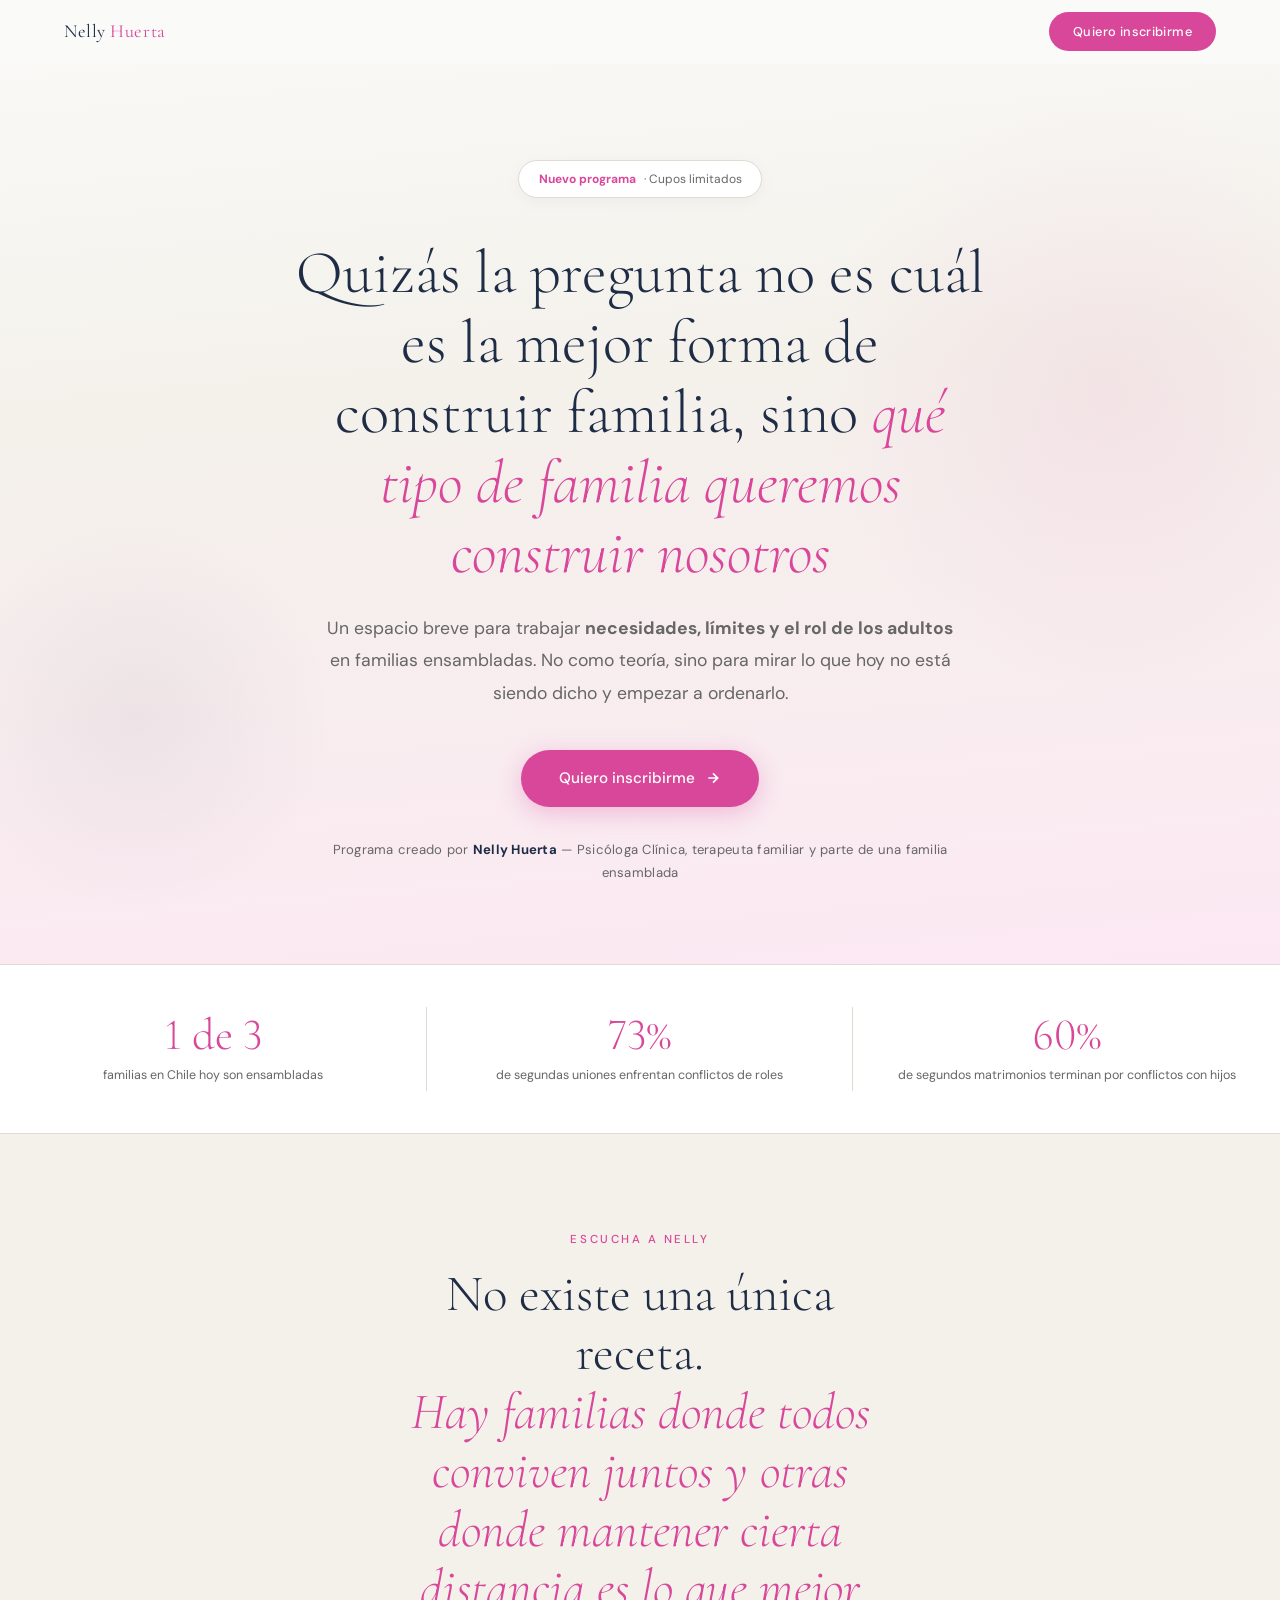
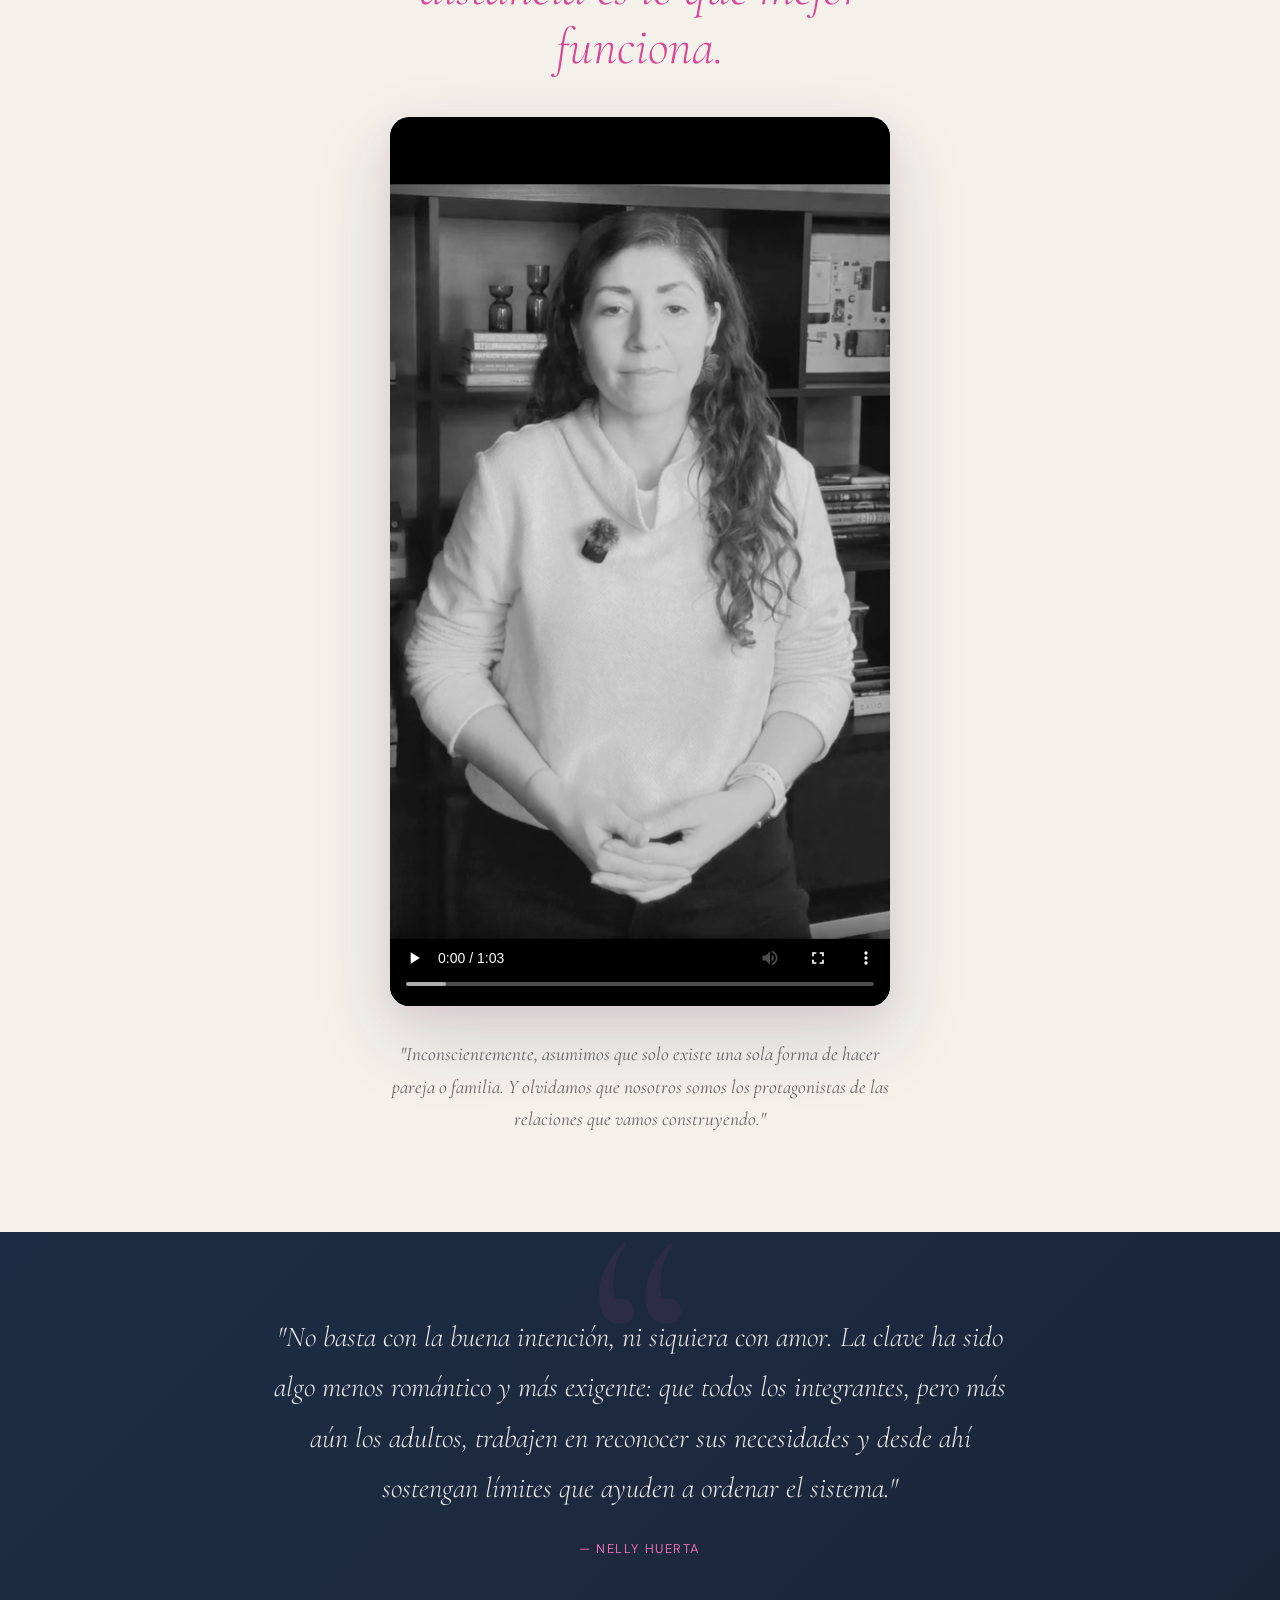
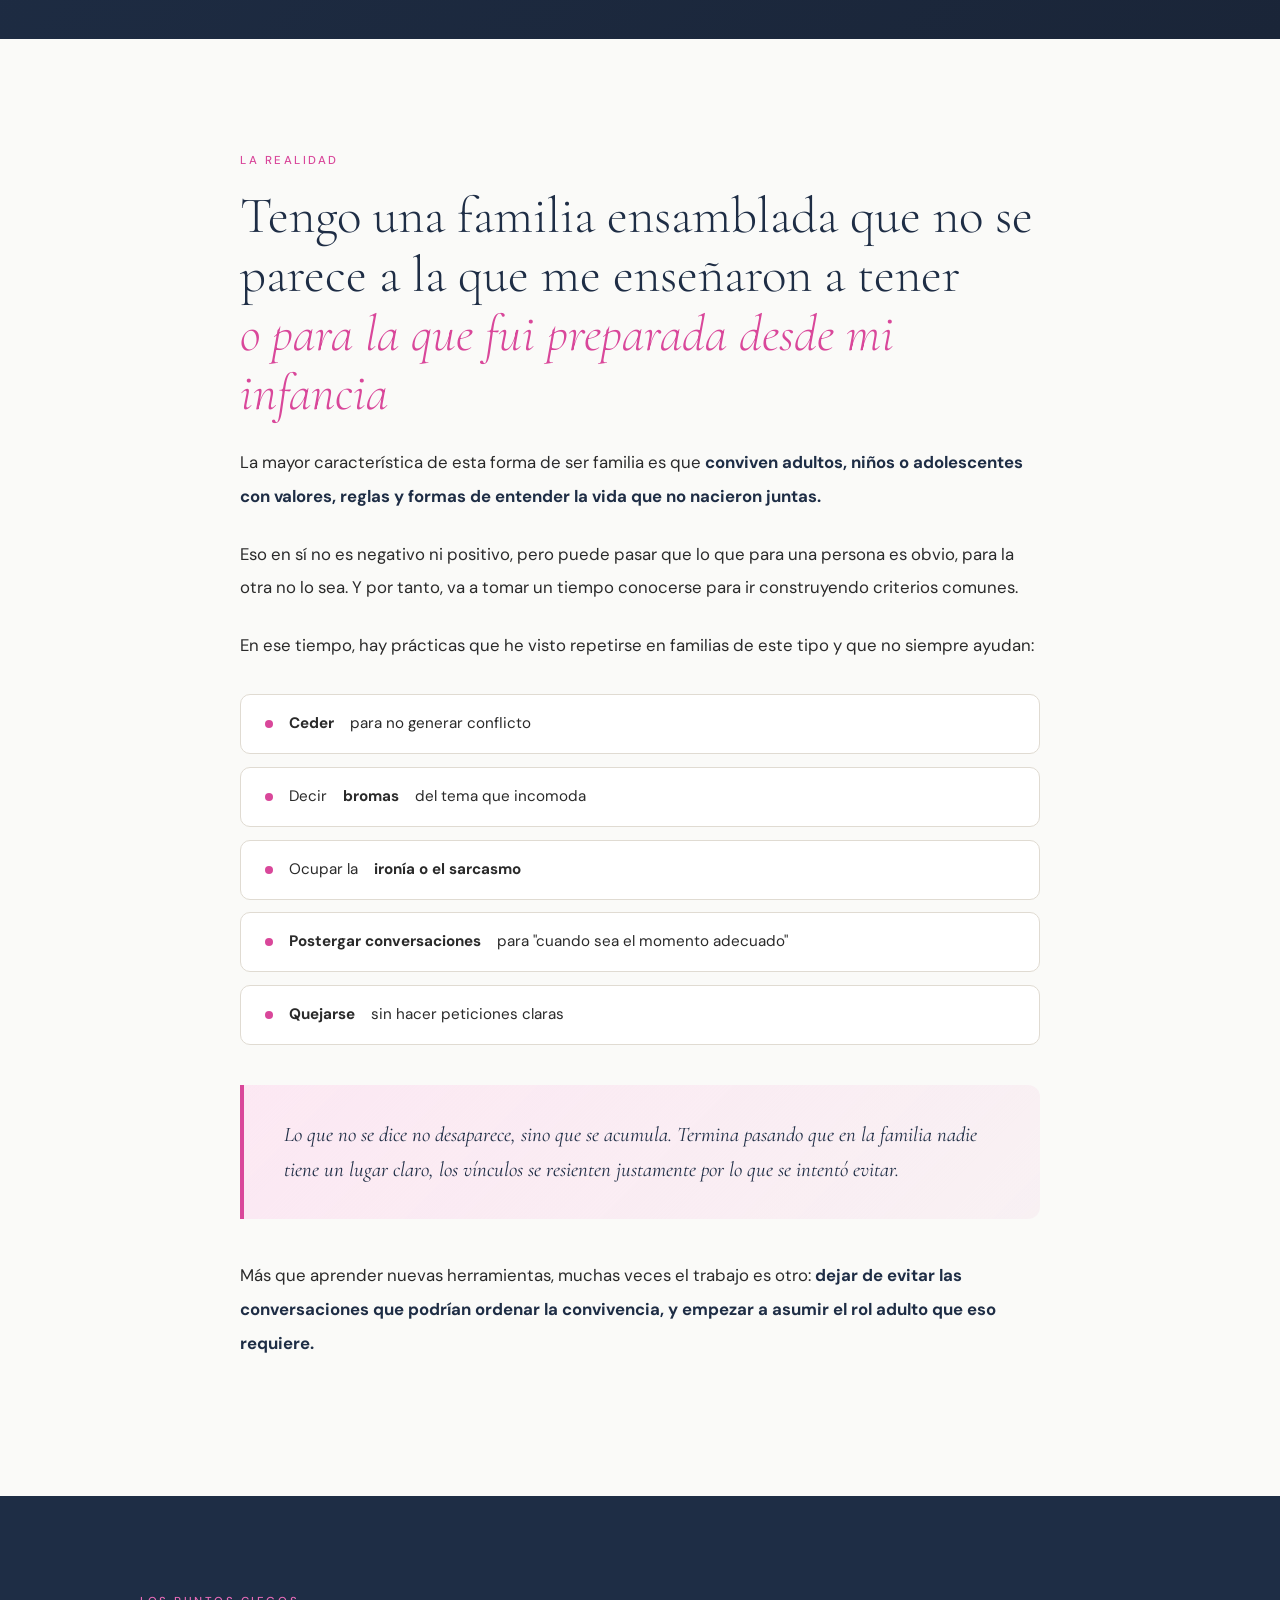
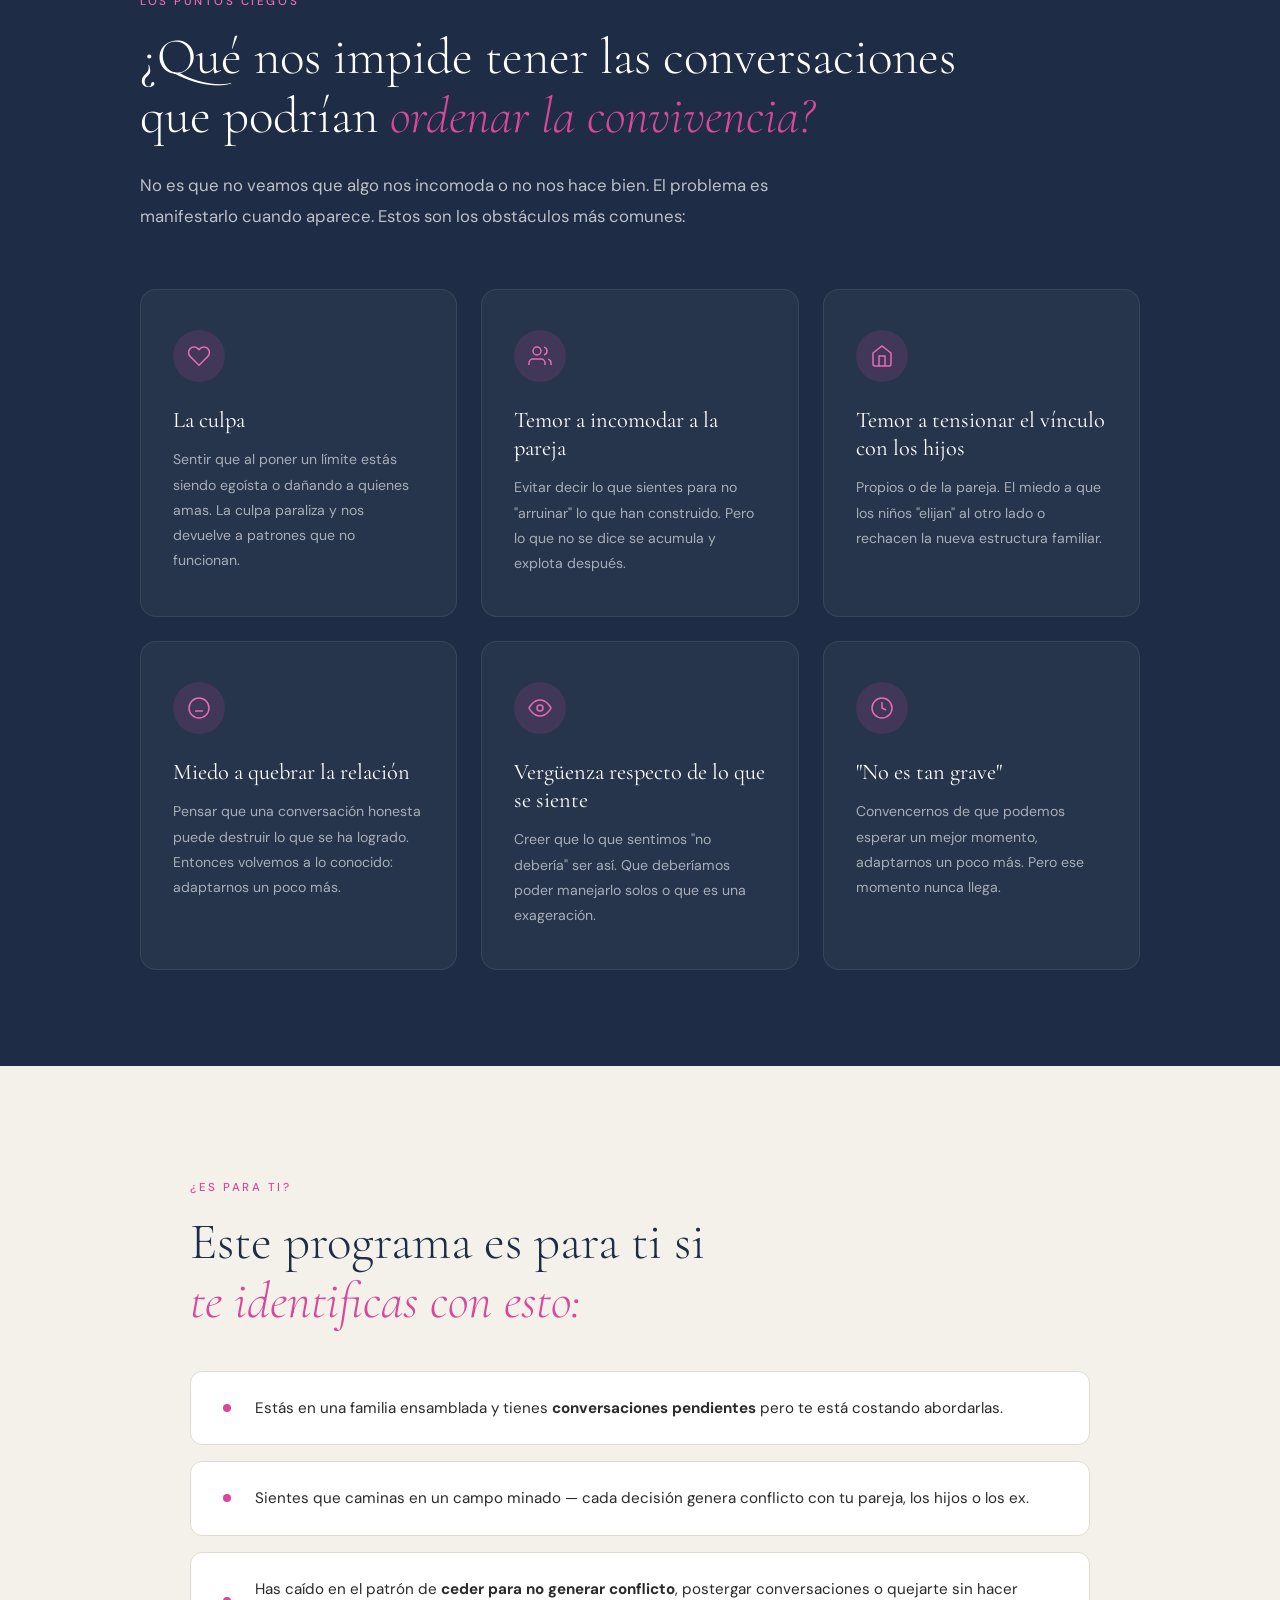
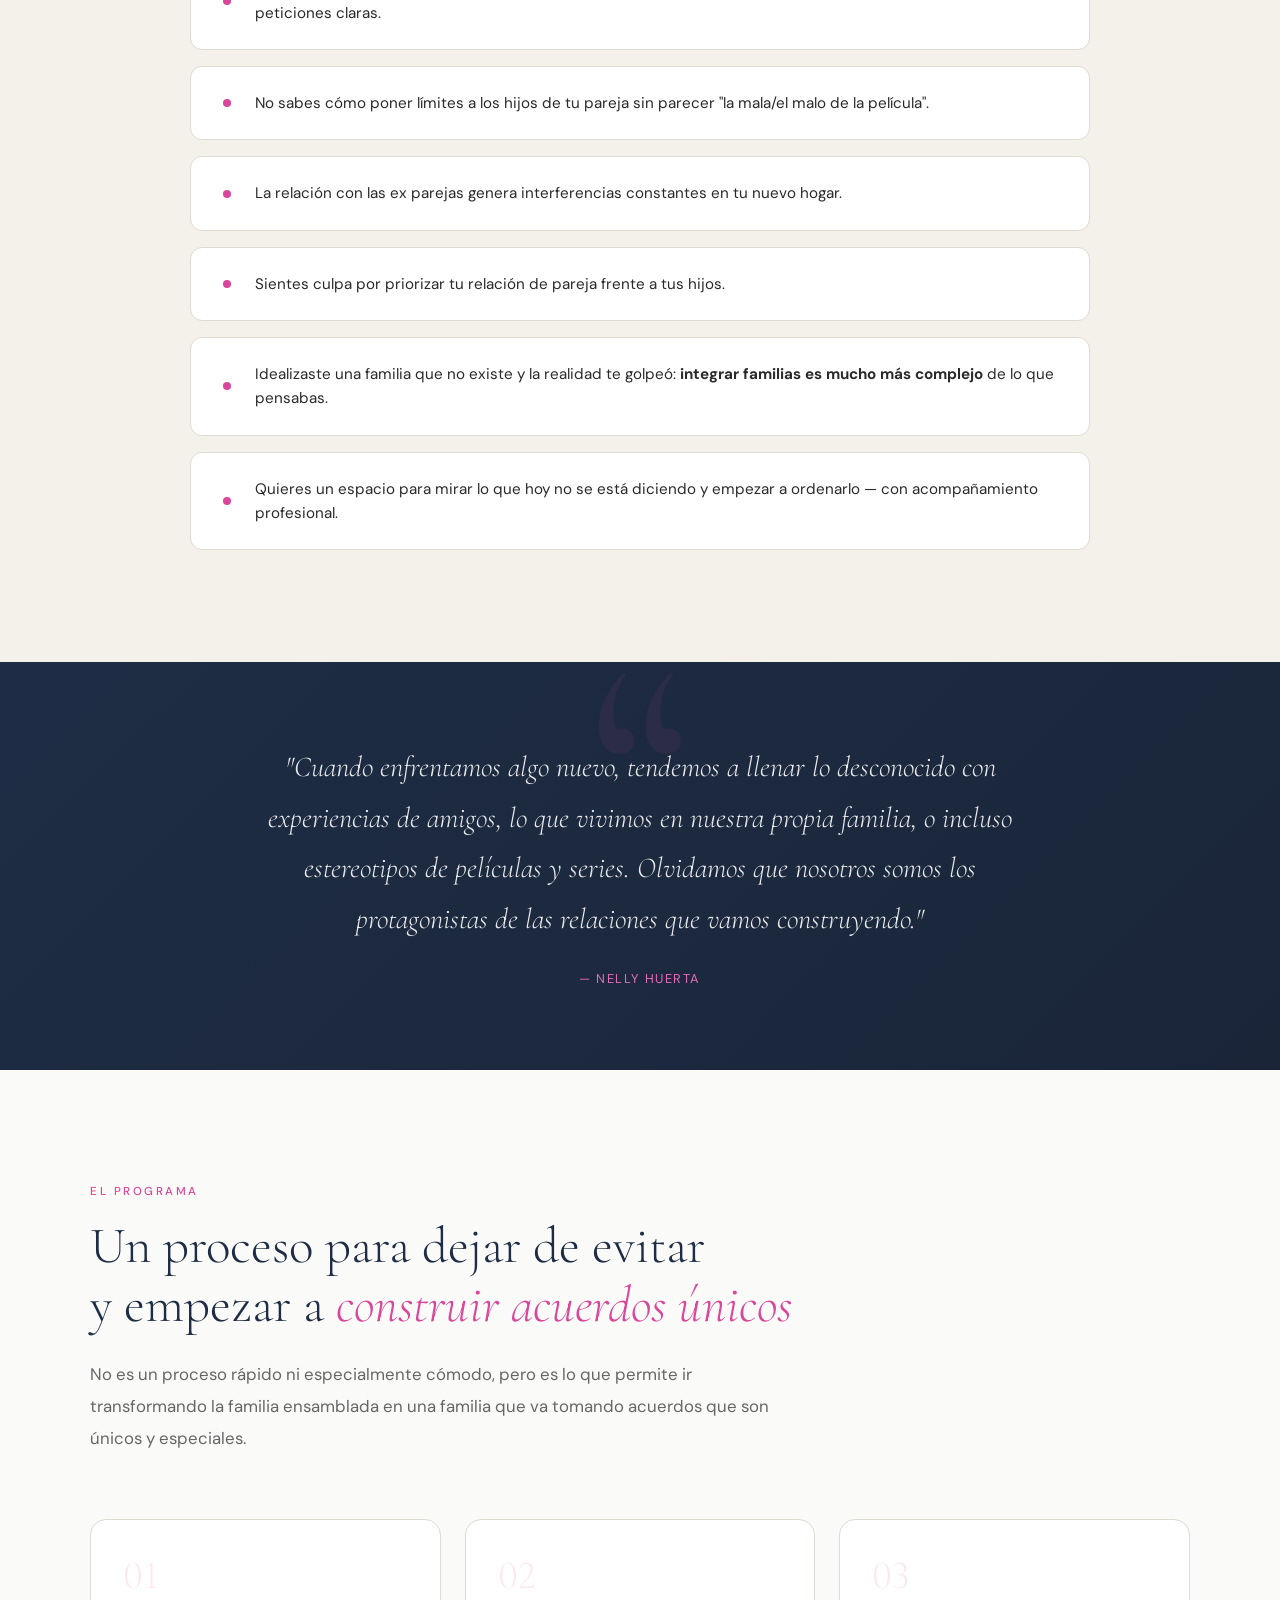
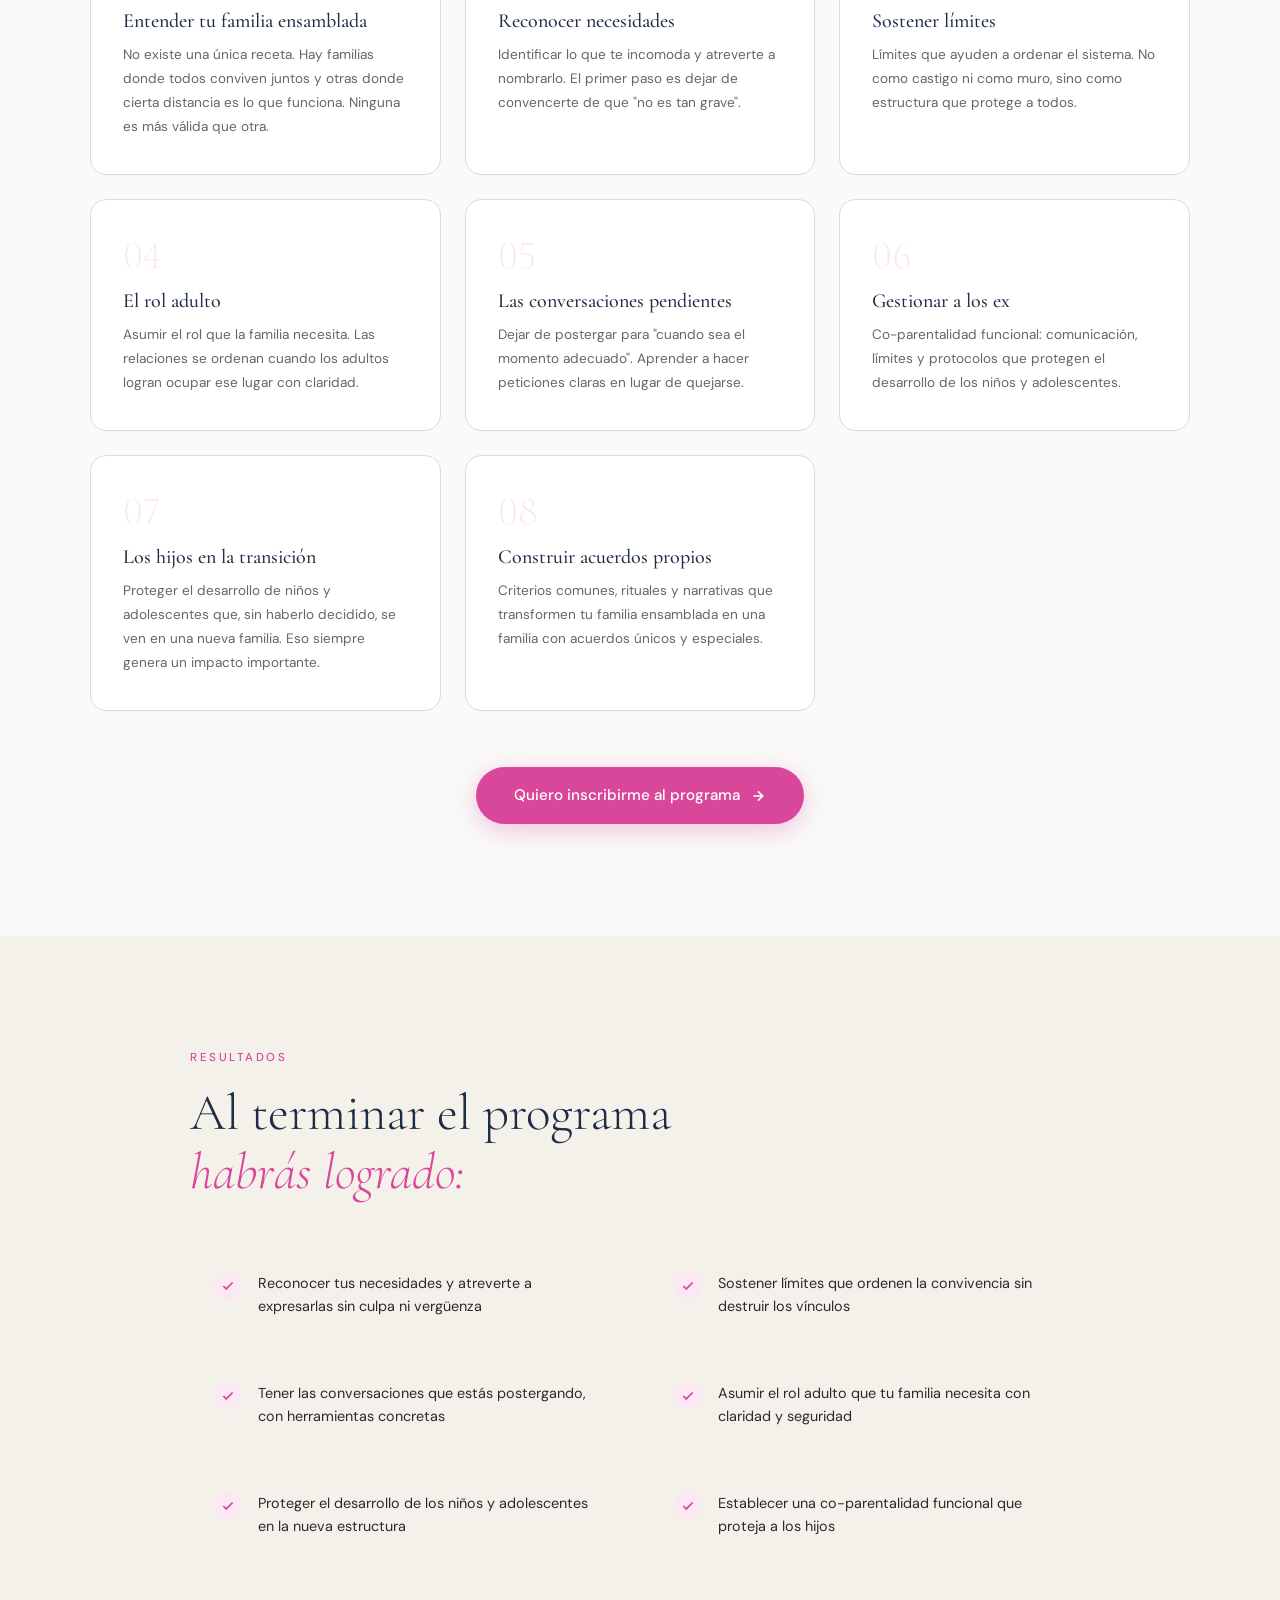
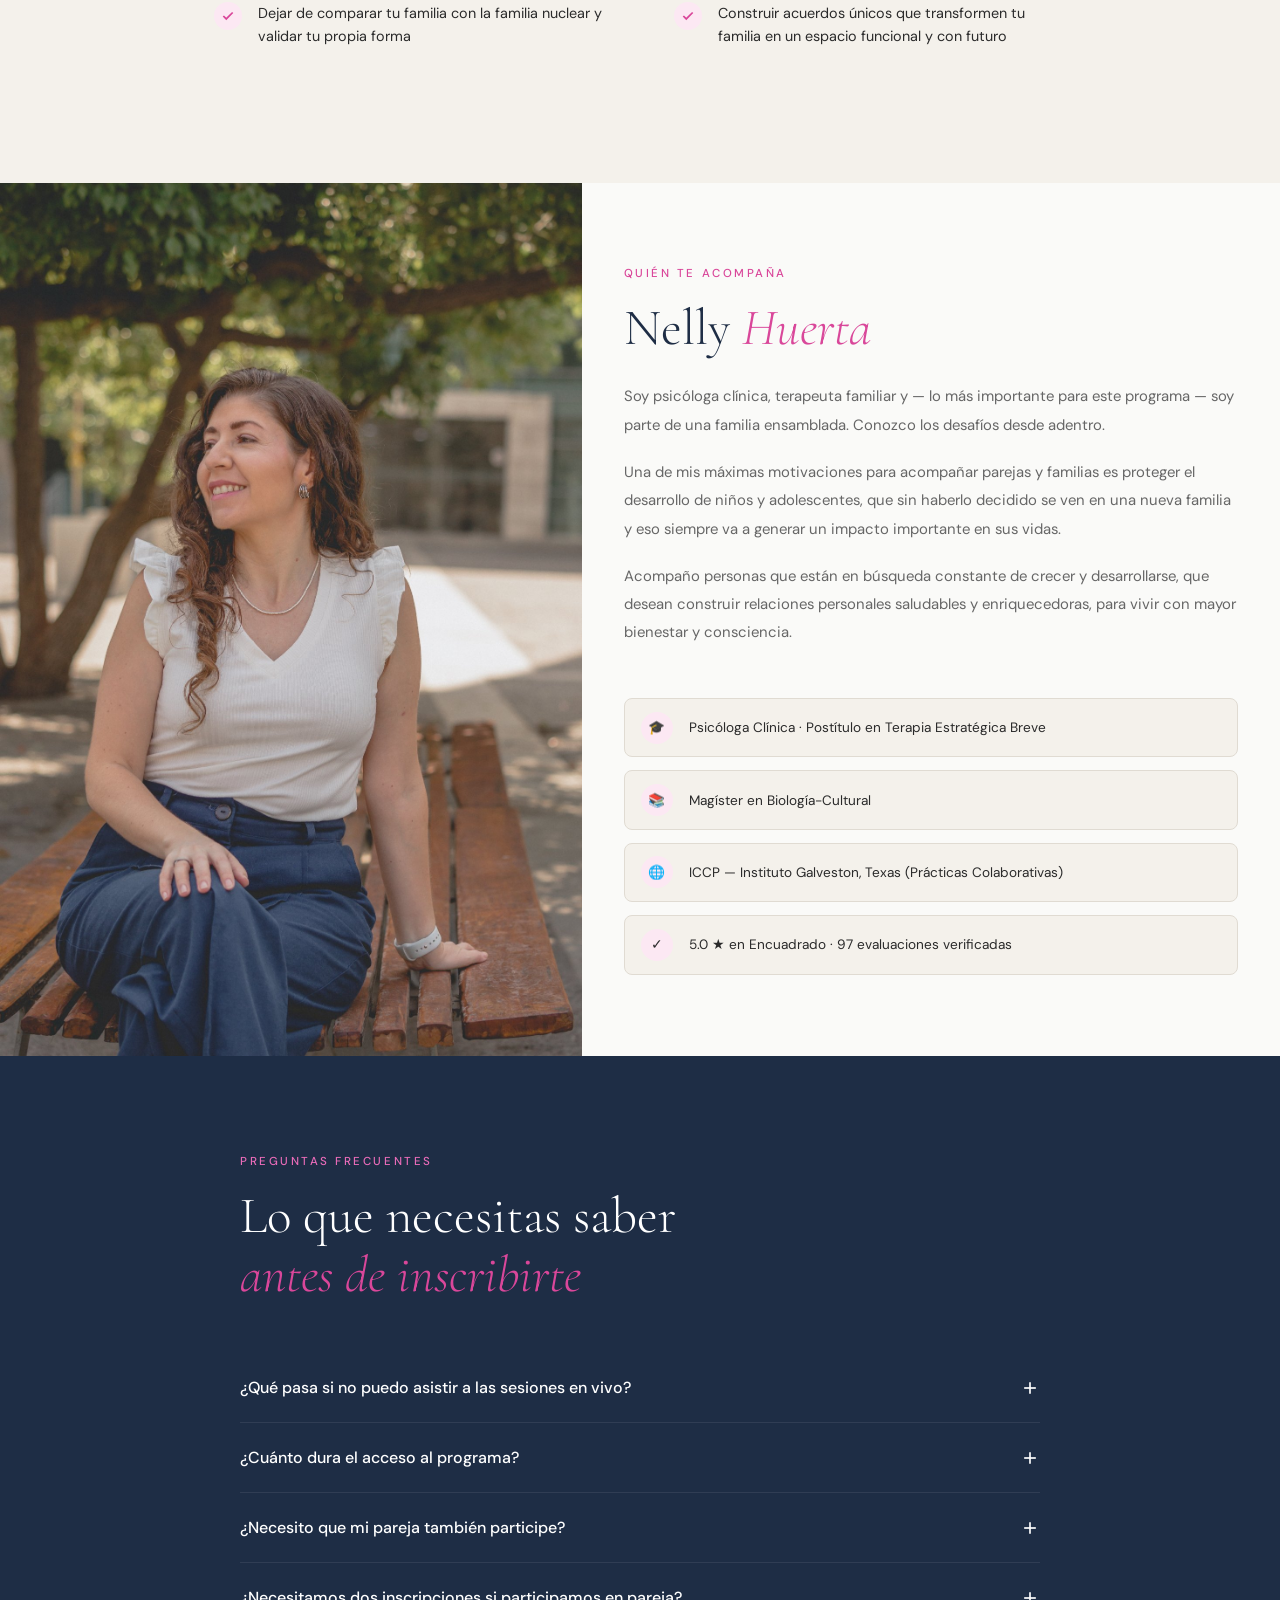
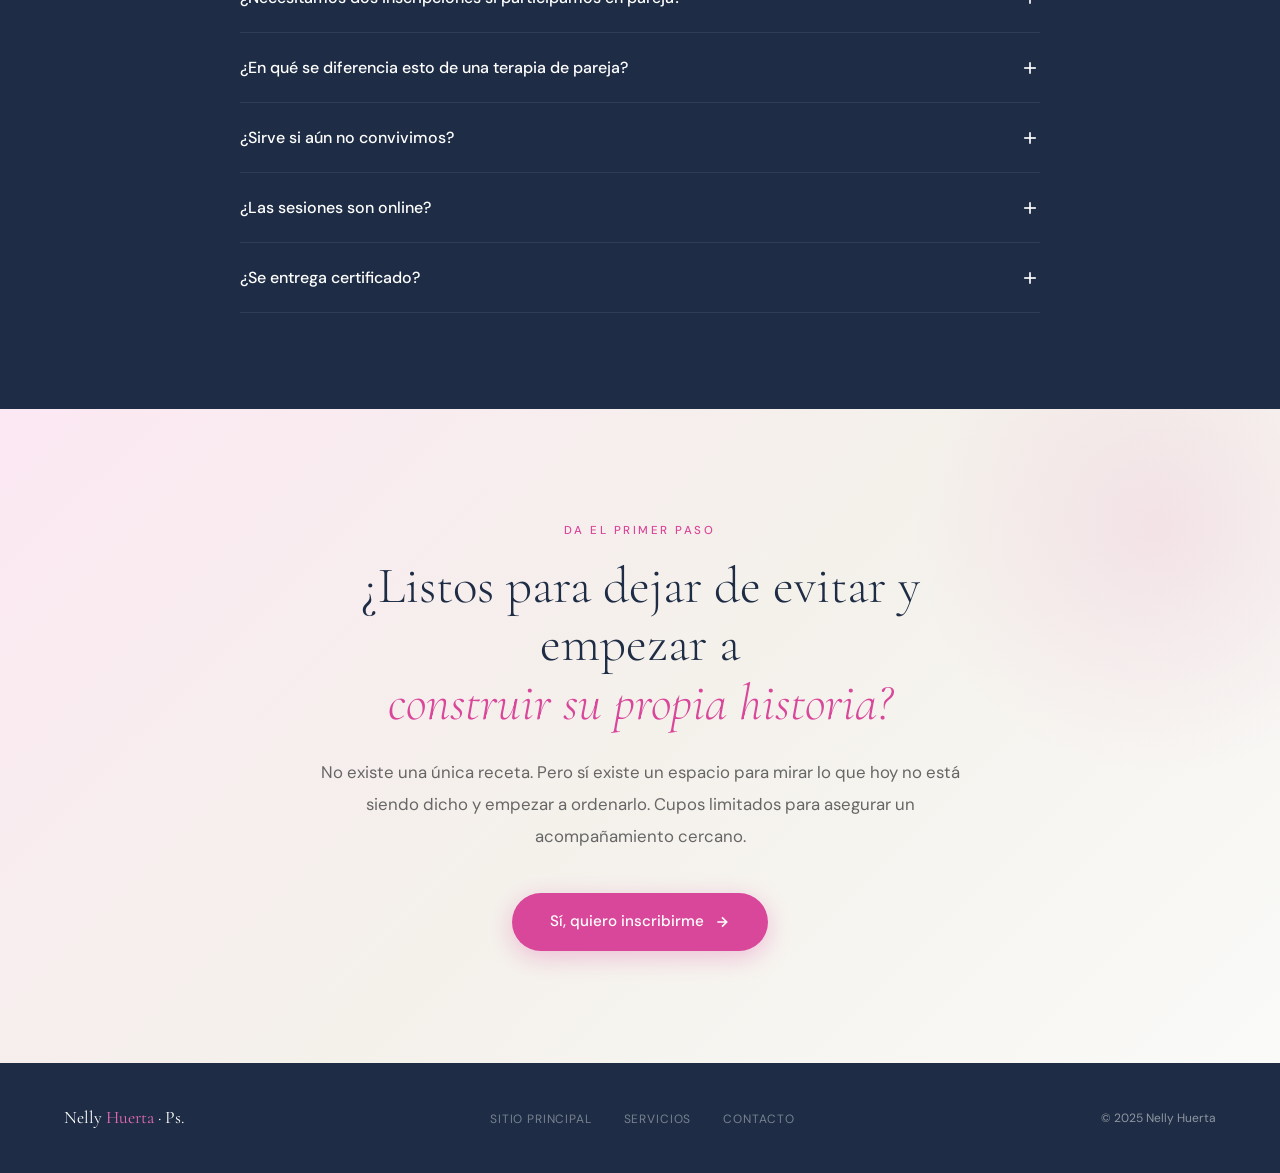
==== blendedfamilies.html @ b892b909 "📦 Respaldo MVP blendedfamilies (antes del rediseño narrativo) Co-Authored-By: Claude Opus 5.5 <norep" ====
<!DOCTYPE html>
<html lang="es">
<head>
  <meta charset="UTF-8">
  <meta name="viewport" content="width=device-width, initial-scale=1.0">
  <title>Familias Ensambladas — Programa de Nelly Huerta</title>
  <meta name="description" content="Un espacio para trabajar necesidades, límites y el rol de los adultos en familias ensambladas. No como teoría, sino para mirar lo que hoy no está siendo dicho y empezar a ordenarlo.">
  <meta name="keywords" content="familias ensambladas, madrastra, padrastro, co-parentalidad, terapia familiar, Nelly Huerta, programa familias, segundas nupcias">

  <!-- Favicon -->
  <link rel="icon" sizes="192x192" href="https://static.wixstatic.com/media/7f3243_43928709c72d4750ae893903965c1ee2~mv2.png/v1/fill/w_192,h_192,lg_1,usm_0.66_1.00_0.01/7f3243_43928709c72d4750ae893903965c1ee2~mv2.png" type="image/png">
  <link rel="shortcut icon" href="https://static.wixstatic.com/media/7f3243_43928709c72d4750ae893903965c1ee2~mv2.png/v1/fill/w_32,h_32,lg_1,usm_0.66_1.00_0.01/7f3243_43928709c72d4750ae893903965c1ee2~mv2.png" type="image/png">

  <!-- Open Graph -->
  <meta property="og:title" content="Familias Ensambladas — Programa de Nelly Huerta">
  <meta property="og:description" content="Un espacio para trabajar necesidades, límites y el rol de los adultos en familias ensambladas.">
  <meta property="og:type" content="website">

  <!-- Fuentes -->
  <link rel="preconnect" href="https://fonts.googleapis.com">
  <link rel="preconnect" href="https://fonts.gstatic.com" crossorigin>
  <link href="https://fonts.googleapis.com/css2?family=Cormorant+Garamond:ital,wght@0,300;0,400;0,500;0,600;1,300;1,400&family=DM+Sans:ital,opsz,wght@0,9..40,300;0,9..40,400;0,9..40,500;0,9..40,600;1,9..40,300;1,9..40,400&display=swap" rel="stylesheet">

  <style>
    /* === VARIABLES === */
    :root {
      --navy: #1e2d45;
      --navy-light: #2e4060;
      --fucsia: #d9479a;
      --fucsia-hover: #c23589;
      --fucsia-light: #e86bb8;
      --fucsia-pale: #fce8f3;
      --blanco: #fafaf8;
      --crema: #f4f1eb;
      --texto: #2a2a2a;
      --texto-suave: #666;
      --borde: #e0dbd2;
      --sombra: rgba(0,0,0,0.08);
    }

    /* === RESET === */
    *, *::before, *::after { box-sizing: border-box; margin: 0; padding: 0; }
    html { scroll-behavior: smooth; }
    body {
      font-family: 'DM Sans', sans-serif;
      background: var(--blanco);
      color: var(--texto);
      font-size: 16px;
      line-height: 1.7;
      overflow-x: hidden;
    }
    img { display: block; max-width: 100%; }
    a { color: inherit; }

    /* === TIPOGRAFIA === */
    .eyebrow {
      font-size: 0.72rem;
      letter-spacing: 0.22em;
      text-transform: uppercase;
      color: var(--fucsia);
      font-weight: 500;
      margin-bottom: 1rem;
      display: block;
    }
    .section-title {
      font-family: 'Cormorant Garamond', serif;
      font-size: clamp(2rem, 4vw, 3.2rem);
      font-weight: 300;
      color: var(--navy);
      line-height: 1.15;
      margin-bottom: 1.5rem;
    }
    .section-title em { font-style: italic; color: var(--fucsia); }

    /* === BOTONES === */
    .btn-primary {
      display: inline-flex;
      align-items: center;
      gap: 0.6rem;
      background: var(--fucsia);
      color: white;
      text-decoration: none;
      padding: 1rem 2.4rem;
      border-radius: 100px;
      font-size: 0.95rem;
      font-weight: 500;
      transition: background 0.25s, transform 0.2s, box-shadow 0.2s;
      box-shadow: 0 6px 24px rgba(217,71,154,0.3);
      border: none;
      cursor: pointer;
    }
    .btn-primary:hover {
      background: var(--navy);
      transform: translateY(-3px);
      box-shadow: 0 12px 36px rgba(30,45,69,0.25);
    }
    .btn-secondary {
      display: inline-flex;
      align-items: center;
      gap: 0.4rem;
      color: var(--navy);
      text-decoration: none;
      font-size: 0.9rem;
      font-weight: 500;
      border-bottom: 1.5px solid var(--navy);
      padding-bottom: 2px;
      transition: color 0.2s, border-color 0.2s;
    }
    .btn-secondary:hover { color: var(--fucsia); border-color: var(--fucsia); }

    /* === NAV === */
    .lp-nav {
      position: fixed;
      top: 0; left: 0; right: 0;
      z-index: 100;
      height: 64px;
      display: flex;
      align-items: center;
      justify-content: space-between;
      padding: 0 5%;
      background: rgba(250,250,248,0.95);
      backdrop-filter: blur(16px);
      border-bottom: 1px solid transparent;
      transition: border-color 0.3s, box-shadow 0.3s;
    }
    .lp-nav.scrolled {
      border-color: var(--borde);
      box-shadow: 0 2px 20px var(--sombra);
    }
    .lp-nav-logo {
      font-family: 'Cormorant Garamond', serif;
      font-size: 1.15rem;
      font-weight: 400;
      color: var(--navy);
      text-decoration: none;
      letter-spacing: 0.03em;
    }
    .lp-nav-logo span { color: var(--fucsia); }
    .lp-nav-cta {
      background: var(--fucsia);
      color: white;
      text-decoration: none;
      padding: 0.55rem 1.5rem;
      border-radius: 100px;
      font-size: 0.8rem;
      font-weight: 500;
      letter-spacing: 0.03em;
      transition: background 0.2s, transform 0.15s;
    }
    .lp-nav-cta:hover { background: var(--navy); transform: translateY(-1px); }

    /* === HERO === */
    .lp-hero {
      min-height: 100vh;
      padding-top: 64px;
      display: flex;
      align-items: center;
      justify-content: center;
      text-align: center;
      background: linear-gradient(175deg, var(--blanco) 0%, var(--crema) 40%, var(--fucsia-pale) 100%);
      position: relative;
      overflow: hidden;
    }
    .lp-hero::before {
      content: '';
      position: absolute;
      width: 600px; height: 600px;
      border-radius: 50%;
      background: radial-gradient(circle, rgba(217,71,154,0.08) 0%, transparent 70%);
      top: 10%; right: -10%;
      animation: hero-pulse 6s ease-in-out infinite;
    }
    .lp-hero::after {
      content: '';
      position: absolute;
      width: 400px; height: 400px;
      border-radius: 50%;
      background: radial-gradient(circle, rgba(30,45,69,0.05) 0%, transparent 70%);
      bottom: 5%; left: -5%;
      animation: hero-pulse 8s ease-in-out infinite reverse;
    }
    @keyframes hero-pulse {
      0%, 100% { transform: scale(1); opacity: 0.6; }
      50% { transform: scale(1.15); opacity: 1; }
    }
    .lp-hero-inner {
      max-width: 820px;
      padding: 6rem 5% 5rem;
      position: relative;
      z-index: 2;
    }
    .lp-hero-badge {
      display: inline-flex;
      align-items: center;
      gap: 0.5rem;
      background: white;
      border: 1px solid var(--borde);
      border-radius: 100px;
      padding: 0.5rem 1.2rem;
      font-size: 0.75rem;
      color: var(--texto-suave);
      margin-bottom: 2.5rem;
      box-shadow: 0 4px 16px rgba(0,0,0,0.04);
    }
    .lp-hero-badge strong { color: var(--fucsia); }
    .lp-hero h1 {
      font-family: 'Cormorant Garamond', serif;
      font-size: clamp(2.2rem, 5vw, 3.8rem);
      font-weight: 300;
      color: var(--navy);
      line-height: 1.15;
      margin-bottom: 1.5rem;
    }
    .lp-hero h1 em { font-style: italic; color: var(--fucsia); }
    .lp-hero-sub {
      font-size: 1.1rem;
      color: var(--texto-suave);
      line-height: 1.85;
      max-width: 640px;
      margin: 0 auto 2.5rem;
    }
    .lp-hero-claim {
      font-size: 0.82rem;
      color: var(--texto-suave);
      margin-top: 2rem;
      letter-spacing: 0.02em;
    }
    .lp-hero-claim strong { color: var(--navy); }

    /* === VIDEO SECTION === */
    .lp-video {
      padding: 6rem 5%;
      background: var(--crema);
      position: relative;
    }
    .lp-video-inner {
      max-width: 500px;
      margin: 0 auto;
      text-align: center;
    }
    .lp-video-wrapper {
      position: relative;
      border-radius: 20px;
      overflow: hidden;
      box-shadow: 0 30px 80px rgba(30,45,69,0.15), 0 10px 30px rgba(217,71,154,0.1);
      margin-top: 2.5rem;
      transition: transform 0.4s ease, box-shadow 0.4s ease;
      background: var(--navy);
    }
    .lp-video-wrapper:hover {
      transform: translateY(-4px) scale(1.005);
      box-shadow: 0 40px 100px rgba(30,45,69,0.2), 0 15px 40px rgba(217,71,154,0.15);
    }
    .lp-video-wrapper video {
      width: 100%;
      display: block;
      object-fit: contain;
    }
    .lp-video-caption {
      margin-top: 2rem;
      font-family: 'Cormorant Garamond', serif;
      font-size: 1.2rem;
      font-style: italic;
      color: var(--texto-suave);
      line-height: 1.7;
      max-width: 600px;
      margin-left: auto;
      margin-right: auto;
    }

    /* === QUOTE INTERSTITIAL === */
    .lp-quote {
      background: linear-gradient(135deg, var(--navy) 0%, #1a2538 100%);
      padding: 5rem 5%;
      text-align: center;
      position: relative;
      overflow: hidden;
    }
    .lp-quote::before {
      content: '\201C';
      font-family: 'Cormorant Garamond', serif;
      font-size: 20rem;
      color: rgba(217,71,154,0.08);
      position: absolute;
      top: -3rem; left: 50%;
      transform: translateX(-50%);
      line-height: 1;
      pointer-events: none;
    }
    .lp-quote blockquote {
      font-family: 'Cormorant Garamond', serif;
      font-size: clamp(1.3rem, 2.8vw, 1.8rem);
      font-weight: 300;
      font-style: italic;
      color: rgba(255,255,255,0.9);
      line-height: 1.75;
      max-width: 750px;
      margin: 0 auto;
      position: relative;
      z-index: 1;
    }
    .lp-quote cite {
      display: block;
      margin-top: 1.5rem;
      font-style: normal;
      font-size: 0.8rem;
      letter-spacing: 0.12em;
      text-transform: uppercase;
      color: var(--fucsia-light);
    }

    /* === PAIN POINTS === */
    .lp-pain {
      background: var(--navy);
      color: white;
      padding: 6rem 5%;
    }
    .lp-pain-inner {
      max-width: 1000px;
      margin: 0 auto;
    }
    .lp-pain .eyebrow { color: var(--fucsia-light); }
    .lp-pain .section-title { color: white; }
    .lp-pain-lead {
      font-size: 1.05rem;
      color: rgba(255,255,255,0.7);
      line-height: 1.9;
      max-width: 720px;
      margin-bottom: 3.5rem;
    }
    .lp-pain-grid {
      display: grid;
      grid-template-columns: repeat(3, 1fr);
      gap: 1.5rem;
    }
    .lp-pain-card {
      background: rgba(255,255,255,0.04);
      border: 1px solid rgba(255,255,255,0.08);
      border-radius: 16px;
      padding: 2.5rem 2rem;
      transition: transform 0.3s, background 0.3s, border-color 0.3s;
      position: relative;
      overflow: hidden;
    }
    .lp-pain-card::before {
      content: '';
      position: absolute;
      top: 0; left: 0;
      width: 100%; height: 3px;
      background: var(--fucsia);
      transform: scaleX(0);
      transform-origin: left;
      transition: transform 0.4s ease;
    }
    .lp-pain-card:hover::before { transform: scaleX(1); }
    .lp-pain-card:hover {
      transform: translateY(-4px);
      background: rgba(255,255,255,0.07);
      border-color: rgba(217,71,154,0.3);
    }
    .lp-pain-card-icon {
      width: 52px; height: 52px;
      background: rgba(217,71,154,0.15);
      border-radius: 50%;
      display: flex;
      align-items: center;
      justify-content: center;
      margin-bottom: 1.5rem;
      transition: background 0.3s, transform 0.3s;
    }
    .lp-pain-card:hover .lp-pain-card-icon {
      background: var(--fucsia);
      transform: scale(1.1);
    }
    .lp-pain-card-icon svg { stroke: var(--fucsia-light); transition: stroke 0.3s; }
    .lp-pain-card:hover .lp-pain-card-icon svg { stroke: white; }
    .lp-pain-card h3 {
      font-family: 'Cormorant Garamond', serif;
      font-size: 1.4rem;
      font-weight: 400;
      color: white;
      margin-bottom: 0.8rem;
      line-height: 1.25;
    }
    .lp-pain-card p {
      font-size: 0.88rem;
      color: rgba(255,255,255,0.6);
      line-height: 1.8;
    }

    /* === REFLEXION (Newsletter content) === */
    .lp-reflexion {
      padding: 7rem 5%;
      background: var(--blanco);
    }
    .lp-reflexion-inner {
      max-width: 800px;
      margin: 0 auto;
    }
    .lp-reflexion-text {
      font-size: 1.05rem;
      color: var(--texto);
      line-height: 2;
      margin-bottom: 1.5rem;
    }
    .lp-reflexion-text strong { color: var(--navy); }
    .lp-reflexion-highlight {
      background: linear-gradient(135deg, var(--fucsia-pale) 0%, rgba(217,71,154,0.05) 100%);
      border-left: 4px solid var(--fucsia);
      padding: 2rem 2.5rem;
      border-radius: 0 12px 12px 0;
      margin: 2.5rem 0;
      font-family: 'Cormorant Garamond', serif;
      font-size: 1.3rem;
      font-style: italic;
      color: var(--navy);
      line-height: 1.7;
    }
    .lp-reflexion-list {
      list-style: none;
      margin: 2rem 0;
      display: flex;
      flex-direction: column;
      gap: 0.8rem;
    }
    .lp-reflexion-list li {
      display: flex;
      align-items: center;
      gap: 1rem;
      padding: 1rem 1.5rem;
      background: white;
      border: 1px solid var(--borde);
      border-radius: 10px;
      font-size: 0.95rem;
      transition: transform 0.2s, border-color 0.2s, box-shadow 0.2s;
    }
    .lp-reflexion-list li:hover {
      transform: translateX(6px);
      border-color: rgba(217,71,154,0.3);
      box-shadow: 0 4px 16px rgba(217,71,154,0.06);
    }
    .lp-reflexion-list li::before {
      content: '';
      width: 8px; height: 8px;
      background: var(--fucsia);
      border-radius: 50%;
      flex-shrink: 0;
    }

    /* === PARA QUIEN === */
    .lp-quien {
      padding: 7rem 5%;
      background: var(--crema);
    }
    .lp-quien-inner {
      max-width: 900px;
      margin: 0 auto;
    }
    .lp-quien-list {
      display: flex;
      flex-direction: column;
      gap: 1rem;
      margin-top: 2.5rem;
    }
    .lp-quien-item {
      display: flex;
      align-items: center;
      gap: 1.5rem;
      padding: 1.5rem 2rem;
      background: white;
      border: 1px solid var(--borde);
      border-radius: 12px;
      transition: transform 0.25s, box-shadow 0.25s, border-color 0.3s;
      cursor: default;
    }
    .lp-quien-item:hover {
      transform: translateX(8px);
      box-shadow: 0 8px 32px rgba(217,71,154,0.08);
      border-color: rgba(217,71,154,0.25);
    }
    .lp-quien-item::before {
      content: '';
      width: 8px; height: 8px;
      background: var(--fucsia);
      border-radius: 50%;
      flex-shrink: 0;
      transition: transform 0.3s;
    }
    .lp-quien-item:hover::before { transform: scale(1.6); }
    .lp-quien-item p {
      font-size: 0.95rem;
      color: var(--texto);
      line-height: 1.6;
    }

    /* === PROGRAMA / CONTENIDO === */
    .lp-programa {
      background: var(--blanco);
      padding: 7rem 5%;
    }
    .lp-programa-inner {
      max-width: 1100px;
      margin: 0 auto;
    }
    .lp-programa-lead {
      font-size: 1.05rem;
      color: var(--texto-suave);
      line-height: 1.9;
      max-width: 700px;
      margin-bottom: 4rem;
    }
    .lp-modulos-grid {
      display: grid;
      grid-template-columns: repeat(3, 1fr);
      gap: 1.5rem;
      margin-bottom: 3.5rem;
    }
    .lp-modulo {
      background: white;
      border-radius: 16px;
      padding: 2.2rem 2rem;
      border: 1px solid var(--borde);
      position: relative;
      overflow: hidden;
      transition: transform 0.3s, box-shadow 0.3s, border-color 0.3s;
    }
    .lp-modulo:hover {
      transform: translateY(-6px);
      box-shadow: 0 20px 50px rgba(217,71,154,0.1);
      border-color: rgba(217,71,154,0.2);
    }
    .lp-modulo-num {
      font-family: 'Cormorant Garamond', serif;
      font-size: 2.5rem;
      font-weight: 300;
      color: var(--fucsia-pale);
      line-height: 1;
      margin-bottom: 0.8rem;
      transition: color 0.3s;
      font-variant-numeric: lining-nums;
      font-feature-settings: "lnum" 1;
    }
    .lp-modulo:hover .lp-modulo-num { color: var(--fucsia); }
    .lp-modulo h4 {
      font-family: 'Cormorant Garamond', serif;
      font-size: 1.25rem;
      font-weight: 500;
      color: var(--navy);
      margin-bottom: 0.6rem;
      line-height: 1.3;
    }
    .lp-modulo p {
      font-size: 0.85rem;
      color: var(--texto-suave);
      line-height: 1.75;
    }
    .lp-modulo-glow {
      position: absolute;
      bottom: -60%; left: -30%;
      width: 160%; height: 160%;
      background: radial-gradient(circle at center, rgba(217,71,154,0.05) 0%, transparent 60%);
      opacity: 0;
      transition: opacity 0.4s;
      pointer-events: none;
    }
    .lp-modulo:hover .lp-modulo-glow { opacity: 1; }

    /* === RESULTADOS === */
    .lp-resultados {
      padding: 7rem 5%;
      background: var(--crema);
    }
    .lp-resultados-inner {
      max-width: 900px;
      margin: 0 auto;
    }
    .lp-resultados-grid {
      display: grid;
      grid-template-columns: 1fr 1fr;
      gap: 1.2rem;
      margin-top: 3rem;
    }
    .lp-resultado {
      display: flex;
      align-items: flex-start;
      gap: 1rem;
      padding: 1.4rem 1.5rem;
      border-radius: 10px;
      transition: background 0.2s, transform 0.2s;
    }
    .lp-resultado:hover {
      background: white;
      transform: translateX(4px);
    }
    .lp-resultado-check {
      width: 28px; height: 28px;
      background: var(--fucsia-pale);
      border-radius: 50%;
      display: flex;
      align-items: center;
      justify-content: center;
      flex-shrink: 0;
      transition: background 0.3s;
    }
    .lp-resultado:hover .lp-resultado-check { background: white; border: 1px solid var(--fucsia); }
    .lp-resultado p {
      font-size: 0.9rem;
      color: var(--texto);
      line-height: 1.6;
    }

    /* === SOBRE NELLY === */
    .lp-about {
      display: grid;
      grid-template-columns: 1fr 1.2fr;
      background: var(--blanco);
      gap: 0;
    }
    .lp-about-img {
      position: relative;
      overflow: hidden;
      min-height: 600px;
    }
    .lp-about-img img {
      width: 100%; height: 100%;
      object-fit: cover;
      object-position: center top;
    }
    .lp-about-texto {
      padding: 5rem 6%;
      display: flex;
      flex-direction: column;
      justify-content: center;
    }
    .lp-about-texto p {
      font-size: 0.93rem;
      color: var(--texto-suave);
      line-height: 1.9;
      margin-bottom: 1.2rem;
    }
    .lp-about-creds {
      display: flex;
      flex-direction: column;
      gap: 0.8rem;
      margin-top: 2rem;
    }
    .lp-about-cred {
      display: flex;
      align-items: center;
      gap: 1rem;
      padding: 0.8rem 1rem;
      background: var(--crema);
      border-radius: 8px;
      border: 1px solid var(--borde);
      font-size: 0.85rem;
      color: var(--texto);
      transition: border-color 0.2s, transform 0.2s;
    }
    .lp-about-cred:hover {
      border-color: var(--fucsia-pale);
      transform: translateX(4px);
    }
    .lp-about-cred-icon {
      width: 32px; height: 32px;
      background: var(--fucsia-pale);
      border-radius: 50%;
      display: flex;
      align-items: center;
      justify-content: center;
      flex-shrink: 0;
      font-size: 0.85rem;
    }

    /* === FAQ === */
    .lp-faq {
      background: var(--navy);
      color: white;
      padding: 6rem 5%;
    }
    .lp-faq-inner {
      max-width: 800px;
      margin: 0 auto;
    }
    .lp-faq .eyebrow { color: var(--fucsia-light); }
    .lp-faq .section-title { color: white; }
    .lp-faq-list {
      margin-top: 3rem;
    }
    .lp-faq-item {
      border-bottom: 1px solid rgba(255,255,255,0.08);
    }
    .lp-faq-q {
      width: 100%;
      background: none;
      border: none;
      color: white;
      font-size: 1rem;
      font-weight: 500;
      text-align: left;
      padding: 1.5rem 0;
      cursor: pointer;
      display: flex;
      align-items: center;
      justify-content: space-between;
      gap: 1rem;
      font-family: 'DM Sans', sans-serif;
      transition: color 0.2s;
    }
    .lp-faq-q:hover { color: var(--fucsia-light); }
    .lp-faq-q svg {
      flex-shrink: 0;
      transition: transform 0.3s;
    }
    .lp-faq-item.open .lp-faq-q svg { transform: rotate(45deg); }
    .lp-faq-a {
      max-height: 0;
      overflow: hidden;
      transition: max-height 0.4s ease, padding 0.3s;
    }
    .lp-faq-item.open .lp-faq-a {
      max-height: 300px;
      padding-bottom: 1.5rem;
    }
    .lp-faq-a p {
      font-size: 0.9rem;
      color: rgba(255,255,255,0.6);
      line-height: 1.8;
      padding-right: 2rem;
    }

    /* === CTA FINAL === */
    .lp-final-cta {
      background: linear-gradient(135deg, var(--fucsia-pale) 0%, var(--crema) 50%, var(--blanco) 100%);
      padding: 7rem 5%;
      text-align: center;
      position: relative;
      overflow: hidden;
    }
    .lp-final-cta::before {
      content: '';
      position: absolute;
      width: 500px; height: 500px;
      border-radius: 50%;
      background: radial-gradient(circle, rgba(217,71,154,0.1) 0%, transparent 70%);
      top: -20%; right: -10%;
      pointer-events: none;
    }
    .lp-final-cta-inner {
      max-width: 650px;
      margin: 0 auto;
      position: relative;
      z-index: 1;
    }
    .lp-final-cta p {
      font-size: 1.05rem;
      color: var(--texto-suave);
      line-height: 1.9;
      margin-bottom: 2.5rem;
    }

    /* === FOOTER === */
    .lp-footer {
      background: var(--navy);
      color: rgba(255,255,255,0.5);
      padding: 2.5rem 5%;
      display: flex;
      justify-content: space-between;
      align-items: center;
      flex-wrap: wrap;
      gap: 1rem;
    }
    .lp-footer-logo {
      font-family: 'Cormorant Garamond', serif;
      font-size: 1.1rem;
      color: white;
      text-decoration: none;
    }
    .lp-footer-logo span { color: var(--fucsia-light); }
    .lp-footer-links {
      display: flex;
      gap: 2rem;
      list-style: none;
    }
    .lp-footer-links a {
      color: rgba(255,255,255,0.4);
      text-decoration: none;
      font-size: 0.75rem;
      letter-spacing: 0.07em;
      text-transform: uppercase;
      transition: color 0.2s;
    }
    .lp-footer-links a:hover { color: var(--fucsia-light); }
    .lp-footer p { font-size: 0.75rem; }

    /* === REVEAL ANIMATION === */
    .reveal {
      opacity: 0;
      transform: translateY(24px);
      transition: opacity 0.7s ease, transform 0.7s ease;
    }
    .reveal.visible {
      opacity: 1;
      transform: none;
    }

    /* === STATS BAR === */
    .lp-stats {
      display: grid;
      grid-template-columns: repeat(3, 1fr);
      background: white;
      border-top: 1px solid var(--borde);
      border-bottom: 1px solid var(--borde);
    }
    .lp-stat {
      padding: 3rem 2rem;
      text-align: center;
      position: relative;
      transition: background 0.3s;
    }
    .lp-stat:hover { background: var(--fucsia-pale); }
    .lp-stat:not(:last-child)::after {
      content: '';
      position: absolute;
      right: 0; top: 25%;
      height: 50%; width: 1px;
      background: var(--borde);
    }
    .lp-stat-num {
      font-family: 'Cormorant Garamond', serif;
      font-size: 2.8rem;
      font-weight: 300;
      color: var(--fucsia);
      line-height: 1;
      margin-bottom: 0.5rem;
      font-variant-numeric: lining-nums;
      font-feature-settings: "lnum" 1;
    }
    .lp-stat-label {
      font-size: 0.78rem;
      color: var(--texto-suave);
      line-height: 1.5;
    }

    /* === RESPONSIVE === */
    @media (max-width: 1100px) {
      .lp-pain-grid { grid-template-columns: 1fr 1fr; }
      .lp-modulos-grid { grid-template-columns: 1fr 1fr; }
      .lp-about { grid-template-columns: 1fr; }
      .lp-about-img { min-height: 400px; }
    }
    @media (max-width: 768px) {
      .lp-pain-grid { grid-template-columns: 1fr; }
      .lp-modulos-grid { grid-template-columns: 1fr; }
      .lp-resultados-grid { grid-template-columns: 1fr; }
      .lp-stats { grid-template-columns: 1fr; }
      .lp-stat:not(:last-child)::after { display: none; }
      .lp-stat { border-bottom: 1px solid var(--borde); padding: 2rem; }
      .lp-hero-inner { padding: 4rem 6% 3rem; }
      .lp-about-img { min-height: 320px; }
      .lp-about-texto { padding: 3rem 6%; }
      .lp-footer { flex-direction: column; text-align: center; }
      .lp-footer-links { flex-wrap: wrap; justify-content: center; }
      .lp-video-wrapper { border-radius: 12px; }
      .lp-reflexion-highlight { padding: 1.5rem 1.8rem; font-size: 1.15rem; }
    }
  </style>
</head>
<body>

  <!-- === NAV === -->
  <nav class="lp-nav" id="lpNav">
    <a href="index.html" class="lp-nav-logo">Nelly <span>Huerta</span></a>
    <a href="https://encuadrado.com/p/nelly-huerta" target="_blank" rel="noopener" class="lp-nav-cta">Quiero inscribirme</a>
  </nav>

  <!-- === HERO === -->
  <section class="lp-hero">
    <div class="lp-hero-inner">
      <div class="lp-hero-badge">
        <strong>Nuevo programa</strong> &middot; Cupos limitados
      </div>
      <h1>Quizás la pregunta no es cuál es la mejor forma de construir familia, sino <em>qué tipo de familia queremos construir nosotros</em></h1>
      <p class="lp-hero-sub">
        Un espacio breve para trabajar <strong>necesidades, límites y el rol de los adultos</strong> en familias ensambladas. No como teoría, sino para mirar lo que hoy no está siendo dicho y empezar a ordenarlo.
      </p>
      <a href="https://encuadrado.com/p/nelly-huerta" target="_blank" rel="noopener" class="btn-primary">
        Quiero inscribirme
        <svg width="16" height="16" viewBox="0 0 24 24" fill="none" stroke="currentColor" stroke-width="2.5"><path d="M5 12h14M12 5l7 7-7 7"/></svg>
      </a>
      <p class="lp-hero-claim">Programa creado por <strong>Nelly Huerta</strong> &mdash; Psicóloga Clínica, terapeuta familiar y parte de una familia ensamblada</p>
    </div>
  </section>

  <!-- === STATS === -->
  <div class="lp-stats">
    <div class="lp-stat reveal">
      <div class="lp-stat-num">1 de 3</div>
      <div class="lp-stat-label">familias en Chile hoy son ensambladas</div>
    </div>
    <div class="lp-stat reveal">
      <div class="lp-stat-num">73%</div>
      <div class="lp-stat-label">de segundas uniones enfrentan conflictos de roles</div>
    </div>
    <div class="lp-stat reveal">
      <div class="lp-stat-num">60%</div>
      <div class="lp-stat-label">de segundos matrimonios terminan por conflictos con hijos</div>
    </div>
  </div>

  <!-- === VIDEO === -->
  <section class="lp-video">
    <div class="lp-video-inner">
      <span class="eyebrow">Escucha a Nelly</span>
      <h2 class="section-title">No existe una única receta.<br><em>Hay familias donde todos conviven juntos y otras donde mantener cierta distancia es lo que mejor funciona.</em></h2>
      <div class="lp-video-wrapper reveal">
        <video controls preload="metadata" poster="">
          <source src="blendedfamilies.mp4" type="video/mp4">
          Tu navegador no soporta el elemento de video.
        </video>
      </div>
      <p class="lp-video-caption reveal">
        "Inconscientemente, asumimos que solo existe una sola forma de hacer pareja o familia. Y olvidamos que nosotros somos los protagonistas de las relaciones que vamos construyendo."
      </p>
    </div>
  </section>

  <!-- === QUOTE 1 === -->
  <div class="lp-quote">
    <blockquote>
      "No basta con la buena intención, ni siquiera con amor. La clave ha sido algo menos romántico y más exigente: que todos los integrantes, pero más aún los adultos, trabajen en reconocer sus necesidades y desde ahí sostengan límites que ayuden a ordenar el sistema."
    </blockquote>
    <cite>&mdash; Nelly Huerta</cite>
  </div>

  <!-- === REFLEXION (Newsletter content) === -->
  <section class="lp-reflexion">
    <div class="lp-reflexion-inner reveal">
      <span class="eyebrow">La realidad</span>
      <h2 class="section-title">Tengo una familia ensamblada que no se parece a la que me enseñaron a tener<br><em>o para la que fui preparada desde mi infancia</em></h2>

      <p class="lp-reflexion-text">
        La mayor característica de esta forma de ser familia es que <strong>conviven adultos, niños o adolescentes con valores, reglas y formas de entender la vida que no nacieron juntas.</strong>
      </p>
      <p class="lp-reflexion-text">
        Eso en sí no es negativo ni positivo, pero puede pasar que lo que para una persona es obvio, para la otra no lo sea. Y por tanto, va a tomar un tiempo conocerse para ir construyendo criterios comunes.
      </p>
      <p class="lp-reflexion-text">
        En ese tiempo, hay prácticas que he visto repetirse en familias de este tipo y que no siempre ayudan:
      </p>

      <ul class="lp-reflexion-list">
        <li><strong>Ceder</strong> para no generar conflicto</li>
        <li>Decir <strong>bromas</strong> del tema que incomoda</li>
        <li>Ocupar la <strong>ironía o el sarcasmo</strong></li>
        <li><strong>Postergar conversaciones</strong> para "cuando sea el momento adecuado"</li>
        <li><strong>Quejarse</strong> sin hacer peticiones claras</li>
      </ul>

      <div class="lp-reflexion-highlight">
        Lo que no se dice no desaparece, sino que se acumula. Termina pasando que en la familia nadie tiene un lugar claro, los vínculos se resienten justamente por lo que se intentó evitar.
      </div>

      <p class="lp-reflexion-text">
        Más que aprender nuevas herramientas, muchas veces el trabajo es otro: <strong>dejar de evitar las conversaciones que podrían ordenar la convivencia, y empezar a asumir el rol adulto que eso requiere.</strong>
      </p>
    </div>
  </section>

  <!-- === PAIN POINTS === -->
  <section class="lp-pain">
    <div class="lp-pain-inner">
      <span class="eyebrow">Los puntos ciegos</span>
      <h2 class="section-title">¿Qué nos impide tener las conversaciones<br>que podrían <em>ordenar la convivencia?</em></h2>
      <p class="lp-pain-lead">No es que no veamos que algo nos incomoda o no nos hace bien. El problema es manifestarlo cuando aparece. Estos son los obstáculos más comunes:</p>

      <div class="lp-pain-grid">
        <div class="lp-pain-card reveal">
          <div class="lp-pain-card-icon">
            <svg width="24" height="24" viewBox="0 0 24 24" fill="none" stroke="currentColor" stroke-width="1.5"><path d="M20.84 4.61a5.5 5.5 0 0 0-7.78 0L12 5.67l-1.06-1.06a5.5 5.5 0 0 0-7.78 7.78l1.06 1.06L12 21.23l7.78-7.78 1.06-1.06a5.5 5.5 0 0 0 0-7.78z"/></svg>
          </div>
          <h3>La culpa</h3>
          <p>Sentir que al poner un límite estás siendo egoísta o dañando a quienes amas. La culpa paraliza y nos devuelve a patrones que no funcionan.</p>
        </div>
        <div class="lp-pain-card reveal">
          <div class="lp-pain-card-icon">
            <svg width="24" height="24" viewBox="0 0 24 24" fill="none" stroke="currentColor" stroke-width="1.5"><path d="M17 21v-2a4 4 0 0 0-4-4H5a4 4 0 0 0-4 4v2"/><circle cx="9" cy="7" r="4"/><path d="M23 21v-2a4 4 0 0 0-3-3.87"/><path d="M16 3.13a4 4 0 0 1 0 7.75"/></svg>
          </div>
          <h3>Temor a incomodar a la pareja</h3>
          <p>Evitar decir lo que sientes para no "arruinar" lo que han construido. Pero lo que no se dice se acumula y explota después.</p>
        </div>
        <div class="lp-pain-card reveal">
          <div class="lp-pain-card-icon">
            <svg width="24" height="24" viewBox="0 0 24 24" fill="none" stroke="currentColor" stroke-width="1.5"><path d="M3 9l9-7 9 7v11a2 2 0 0 1-2 2H5a2 2 0 0 1-2-2z"/><polyline points="9 22 9 12 15 12 15 22"/></svg>
          </div>
          <h3>Temor a tensionar el vínculo con los hijos</h3>
          <p>Propios o de la pareja. El miedo a que los niños "elijan" al otro lado o rechacen la nueva estructura familiar.</p>
        </div>
        <div class="lp-pain-card reveal">
          <div class="lp-pain-card-icon">
            <svg width="24" height="24" viewBox="0 0 24 24" fill="none" stroke="currentColor" stroke-width="1.5"><circle cx="12" cy="12" r="10"/><path d="M8 15h8M9 9h.01M15 9h.01"/></svg>
          </div>
          <h3>Miedo a quebrar la relación</h3>
          <p>Pensar que una conversación honesta puede destruir lo que se ha logrado. Entonces volvemos a lo conocido: adaptarnos un poco más.</p>
        </div>
        <div class="lp-pain-card reveal">
          <div class="lp-pain-card-icon">
            <svg width="24" height="24" viewBox="0 0 24 24" fill="none" stroke="currentColor" stroke-width="1.5"><path d="M1 12s4-8 11-8 11 8 11 8-4 8-11 8-11-8-11-8z"/><circle cx="12" cy="12" r="3"/></svg>
          </div>
          <h3>Vergüenza respecto de lo que se siente</h3>
          <p>Creer que lo que sentimos "no debería" ser así. Que deberíamos poder manejarlo solos o que es una exageración.</p>
        </div>
        <div class="lp-pain-card reveal">
          <div class="lp-pain-card-icon">
            <svg width="24" height="24" viewBox="0 0 24 24" fill="none" stroke="currentColor" stroke-width="1.5"><circle cx="12" cy="12" r="10"/><polyline points="12 6 12 12 16 14"/></svg>
          </div>
          <h3>"No es tan grave"</h3>
          <p>Convencernos de que podemos esperar un mejor momento, adaptarnos un poco más. Pero ese momento nunca llega.</p>
        </div>
      </div>
    </div>
  </section>

  <!-- === PARA QUIEN === -->
  <section class="lp-quien">
    <div class="lp-quien-inner">
      <span class="eyebrow">¿Es para ti?</span>
      <h2 class="section-title">Este programa es para ti si<br><em>te identificas con esto:</em></h2>

      <div class="lp-quien-list">
        <div class="lp-quien-item reveal">
          <p>Estás en una familia ensamblada y tienes <strong>conversaciones pendientes</strong> pero te está costando abordarlas.</p>
        </div>
        <div class="lp-quien-item reveal">
          <p>Sientes que caminas en un campo minado &mdash; cada decisión genera conflicto con tu pareja, los hijos o los ex.</p>
        </div>
        <div class="lp-quien-item reveal">
          <p>Has caído en el patrón de <strong>ceder para no generar conflicto</strong>, postergar conversaciones o quejarte sin hacer peticiones claras.</p>
        </div>
        <div class="lp-quien-item reveal">
          <p>No sabes cómo poner límites a los hijos de tu pareja sin parecer "la mala/el malo de la película".</p>
        </div>
        <div class="lp-quien-item reveal">
          <p>La relación con las ex parejas genera interferencias constantes en tu nuevo hogar.</p>
        </div>
        <div class="lp-quien-item reveal">
          <p>Sientes culpa por priorizar tu relación de pareja frente a tus hijos.</p>
        </div>
        <div class="lp-quien-item reveal">
          <p>Idealizaste una familia que no existe y la realidad te golpeó: <strong>integrar familias es mucho más complejo</strong> de lo que pensabas.</p>
        </div>
        <div class="lp-quien-item reveal">
          <p>Quieres un espacio para mirar lo que hoy no se está diciendo y empezar a ordenarlo &mdash; con acompañamiento profesional.</p>
        </div>
      </div>
    </div>
  </section>

  <!-- === QUOTE 2 === -->
  <div class="lp-quote">
    <blockquote>
      "Cuando enfrentamos algo nuevo, tendemos a llenar lo desconocido con experiencias de amigos, lo que vivimos en nuestra propia familia, o incluso estereotipos de películas y series. Olvidamos que nosotros somos los protagonistas de las relaciones que vamos construyendo."
    </blockquote>
    <cite>&mdash; Nelly Huerta</cite>
  </div>

  <!-- === PROGRAMA === -->
  <section class="lp-programa">
    <div class="lp-programa-inner">
      <span class="eyebrow">El programa</span>
      <h2 class="section-title">Un proceso para dejar de evitar<br>y empezar a <em>construir acuerdos únicos</em></h2>
      <p class="lp-programa-lead">
        No es un proceso rápido ni especialmente cómodo, pero es lo que permite ir transformando la familia ensamblada en una familia que va tomando acuerdos que son únicos y especiales.
      </p>

      <div class="lp-modulos-grid">
        <div class="lp-modulo reveal">
          <div class="lp-modulo-num">01</div>
          <h4>Entender tu familia ensamblada</h4>
          <p>No existe una única receta. Hay familias donde todos conviven juntos y otras donde cierta distancia es lo que funciona. Ninguna es más válida que otra.</p>
          <div class="lp-modulo-glow"></div>
        </div>
        <div class="lp-modulo reveal">
          <div class="lp-modulo-num">02</div>
          <h4>Reconocer necesidades</h4>
          <p>Identificar lo que te incomoda y atreverte a nombrarlo. El primer paso es dejar de convencerte de que "no es tan grave".</p>
          <div class="lp-modulo-glow"></div>
        </div>
        <div class="lp-modulo reveal">
          <div class="lp-modulo-num">03</div>
          <h4>Sostener límites</h4>
          <p>Límites que ayuden a ordenar el sistema. No como castigo ni como muro, sino como estructura que protege a todos.</p>
          <div class="lp-modulo-glow"></div>
        </div>
        <div class="lp-modulo reveal">
          <div class="lp-modulo-num">04</div>
          <h4>El rol adulto</h4>
          <p>Asumir el rol que la familia necesita. Las relaciones se ordenan cuando los adultos logran ocupar ese lugar con claridad.</p>
          <div class="lp-modulo-glow"></div>
        </div>
        <div class="lp-modulo reveal">
          <div class="lp-modulo-num">05</div>
          <h4>Las conversaciones pendientes</h4>
          <p>Dejar de postergar para "cuando sea el momento adecuado". Aprender a hacer peticiones claras en lugar de quejarse.</p>
          <div class="lp-modulo-glow"></div>
        </div>
        <div class="lp-modulo reveal">
          <div class="lp-modulo-num">06</div>
          <h4>Gestionar a los ex</h4>
          <p>Co-parentalidad funcional: comunicación, límites y protocolos que protegen el desarrollo de los niños y adolescentes.</p>
          <div class="lp-modulo-glow"></div>
        </div>
        <div class="lp-modulo reveal">
          <div class="lp-modulo-num">07</div>
          <h4>Los hijos en la transición</h4>
          <p>Proteger el desarrollo de niños y adolescentes que, sin haberlo decidido, se ven en una nueva familia. Eso siempre genera un impacto importante.</p>
          <div class="lp-modulo-glow"></div>
        </div>
        <div class="lp-modulo reveal">
          <div class="lp-modulo-num">08</div>
          <h4>Construir acuerdos propios</h4>
          <p>Criterios comunes, rituales y narrativas que transformen tu familia ensamblada en una familia con acuerdos únicos y especiales.</p>
          <div class="lp-modulo-glow"></div>
        </div>
      </div>

      <div style="text-align:center;">
        <a href="https://encuadrado.com/p/nelly-huerta" target="_blank" rel="noopener" class="btn-primary">
          Quiero inscribirme al programa
          <svg width="16" height="16" viewBox="0 0 24 24" fill="none" stroke="currentColor" stroke-width="2.5"><path d="M5 12h14M12 5l7 7-7 7"/></svg>
        </a>
      </div>
    </div>
  </section>

  <!-- === RESULTADOS === -->
  <section class="lp-resultados">
    <div class="lp-resultados-inner">
      <span class="eyebrow">Resultados</span>
      <h2 class="section-title">Al terminar el programa<br><em>habrás logrado:</em></h2>

      <div class="lp-resultados-grid">
        <div class="lp-resultado reveal">
          <div class="lp-resultado-check">
            <svg width="14" height="14" viewBox="0 0 24 24" fill="none" stroke="var(--fucsia)" stroke-width="3"><polyline points="20 6 9 17 4 12"/></svg>
          </div>
          <p>Reconocer tus necesidades y atreverte a expresarlas sin culpa ni vergüenza</p>
        </div>
        <div class="lp-resultado reveal">
          <div class="lp-resultado-check">
            <svg width="14" height="14" viewBox="0 0 24 24" fill="none" stroke="var(--fucsia)" stroke-width="3"><polyline points="20 6 9 17 4 12"/></svg>
          </div>
          <p>Sostener límites que ordenen la convivencia sin destruir los vínculos</p>
        </div>
        <div class="lp-resultado reveal">
          <div class="lp-resultado-check">
            <svg width="14" height="14" viewBox="0 0 24 24" fill="none" stroke="var(--fucsia)" stroke-width="3"><polyline points="20 6 9 17 4 12"/></svg>
          </div>
          <p>Tener las conversaciones que estás postergando, con herramientas concretas</p>
        </div>
        <div class="lp-resultado reveal">
          <div class="lp-resultado-check">
            <svg width="14" height="14" viewBox="0 0 24 24" fill="none" stroke="var(--fucsia)" stroke-width="3"><polyline points="20 6 9 17 4 12"/></svg>
          </div>
          <p>Asumir el rol adulto que tu familia necesita con claridad y seguridad</p>
        </div>
        <div class="lp-resultado reveal">
          <div class="lp-resultado-check">
            <svg width="14" height="14" viewBox="0 0 24 24" fill="none" stroke="var(--fucsia)" stroke-width="3"><polyline points="20 6 9 17 4 12"/></svg>
          </div>
          <p>Proteger el desarrollo de los niños y adolescentes en la nueva estructura</p>
        </div>
        <div class="lp-resultado reveal">
          <div class="lp-resultado-check">
            <svg width="14" height="14" viewBox="0 0 24 24" fill="none" stroke="var(--fucsia)" stroke-width="3"><polyline points="20 6 9 17 4 12"/></svg>
          </div>
          <p>Establecer una co-parentalidad funcional que proteja a los hijos</p>
        </div>
        <div class="lp-resultado reveal">
          <div class="lp-resultado-check">
            <svg width="14" height="14" viewBox="0 0 24 24" fill="none" stroke="var(--fucsia)" stroke-width="3"><polyline points="20 6 9 17 4 12"/></svg>
          </div>
          <p>Dejar de comparar tu familia con la familia nuclear y validar tu propia forma</p>
        </div>
        <div class="lp-resultado reveal">
          <div class="lp-resultado-check">
            <svg width="14" height="14" viewBox="0 0 24 24" fill="none" stroke="var(--fucsia)" stroke-width="3"><polyline points="20 6 9 17 4 12"/></svg>
          </div>
          <p>Construir acuerdos únicos que transformen tu familia en un espacio funcional y con futuro</p>
        </div>
      </div>
    </div>
  </section>

  <!-- === SOBRE NELLY === -->
  <section class="lp-about">
    <div class="lp-about-img">
      <img src="images/RETRATO_EXPRESS_NELLY_EN26-24.jpg" alt="Nelly Huerta - Psicóloga Clínica">
    </div>
    <div class="lp-about-texto">
      <span class="eyebrow">Quién te acompaña</span>
      <h2 class="section-title">Nelly <em>Huerta</em></h2>
      <p>Soy psicóloga clínica, terapeuta familiar y &mdash; lo más importante para este programa &mdash; soy parte de una familia ensamblada. Conozco los desafíos desde adentro.</p>
      <p>Una de mis máximas motivaciones para acompañar parejas y familias es proteger el desarrollo de niños y adolescentes, que sin haberlo decidido se ven en una nueva familia y eso siempre va a generar un impacto importante en sus vidas.</p>
      <p>Acompaño personas que están en búsqueda constante de crecer y desarrollarse, que desean construir relaciones personales saludables y enriquecedoras, para vivir con mayor bienestar y consciencia.</p>

      <div class="lp-about-creds">
        <div class="lp-about-cred">
          <div class="lp-about-cred-icon">&#127891;</div>
          <span>Psicóloga Clínica &middot; Postítulo en Terapia Estratégica Breve</span>
        </div>
        <div class="lp-about-cred">
          <div class="lp-about-cred-icon">&#128218;</div>
          <span>Magíster en Biología-Cultural</span>
        </div>
        <div class="lp-about-cred">
          <div class="lp-about-cred-icon">&#127760;</div>
          <span>ICCP &mdash; Instituto Galveston, Texas (Prácticas Colaborativas)</span>
        </div>
        <div class="lp-about-cred">
          <div class="lp-about-cred-icon">&#10003;</div>
          <span>5.0 &#9733; en Encuadrado &middot; 97 evaluaciones verificadas</span>
        </div>
      </div>
    </div>
  </section>

  <!-- === FAQ === -->
  <section class="lp-faq">
    <div class="lp-faq-inner">
      <span class="eyebrow">Preguntas frecuentes</span>
      <h2 class="section-title">Lo que necesitas saber<br><em>antes de inscribirte</em></h2>

      <div class="lp-faq-list">
        <div class="lp-faq-item">
          <button class="lp-faq-q">
            ¿Qué pasa si no puedo asistir a las sesiones en vivo?
            <svg width="20" height="20" viewBox="0 0 24 24" fill="none" stroke="currentColor" stroke-width="2"><line x1="12" y1="5" x2="12" y2="19"/><line x1="5" y1="12" x2="19" y2="12"/></svg>
          </button>
          <div class="lp-faq-a">
            <p>Todas las sesiones quedan grabadas y disponibles en la plataforma. Además, puedes enviar tus preguntas por escrito y las responderé en la sesión siguiente.</p>
          </div>
        </div>
        <div class="lp-faq-item">
          <button class="lp-faq-q">
            ¿Cuánto dura el acceso al programa?
            <svg width="20" height="20" viewBox="0 0 24 24" fill="none" stroke="currentColor" stroke-width="2"><line x1="12" y1="5" x2="12" y2="19"/><line x1="5" y1="12" x2="19" y2="12"/></svg>
          </button>
          <div class="lp-faq-a">
            <p>El programa dura 8 semanas con sesiones semanales. Tendrás acceso a todo el material grabado y recursos descargables por 4 meses desde el inicio.</p>
          </div>
        </div>
        <div class="lp-faq-item">
          <button class="lp-faq-q">
            ¿Necesito que mi pareja también participe?
            <svg width="20" height="20" viewBox="0 0 24 24" fill="none" stroke="currentColor" stroke-width="2"><line x1="12" y1="5" x2="12" y2="19"/><line x1="5" y1="12" x2="19" y2="12"/></svg>
          </button>
          <div class="lp-faq-a">
            <p>Idealmente sí, ya que el programa está diseñado para que ambos miembros de la pareja trabajen en conjunto. Sin embargo, si solo uno puede participar, igualmente obtendrás herramientas valiosas que puedes implementar.</p>
          </div>
        </div>
        <div class="lp-faq-item">
          <button class="lp-faq-q">
            ¿Necesitamos dos inscripciones si participamos en pareja?
            <svg width="20" height="20" viewBox="0 0 24 24" fill="none" stroke="currentColor" stroke-width="2"><line x1="12" y1="5" x2="12" y2="19"/><line x1="5" y1="12" x2="19" y2="12"/></svg>
          </button>
          <div class="lp-faq-a">
            <p>No. Con una sola inscripción ambos pueden acceder desde el mismo dispositivo y participar juntos de las sesiones.</p>
          </div>
        </div>
        <div class="lp-faq-item">
          <button class="lp-faq-q">
            ¿En qué se diferencia esto de una terapia de pareja?
            <svg width="20" height="20" viewBox="0 0 24 24" fill="none" stroke="currentColor" stroke-width="2"><line x1="12" y1="5" x2="12" y2="19"/><line x1="5" y1="12" x2="19" y2="12"/></svg>
          </button>
          <div class="lp-faq-a">
            <p>El programa es un proceso educativo-terapéutico grupal con contenido estructurado específico para familias ensambladas. No reemplaza la terapia individual, pero entrega herramientas concretas que muchas veces la terapia no aborda directamente. Muchos participantes lo combinan con terapia de pareja.</p>
          </div>
        </div>
        <div class="lp-faq-item">
          <button class="lp-faq-q">
            ¿Sirve si aún no convivimos?
            <svg width="20" height="20" viewBox="0 0 24 24" fill="none" stroke="currentColor" stroke-width="2"><line x1="12" y1="5" x2="12" y2="19"/><line x1="5" y1="12" x2="19" y2="12"/></svg>
          </button>
          <div class="lp-faq-a">
            <p>Absolutamente. De hecho, es ideal prepararse ANTES de la convivencia. Las parejas que anticipan los desafíos tienen significativamente mejores resultados que las que improvisan.</p>
          </div>
        </div>
        <div class="lp-faq-item">
          <button class="lp-faq-q">
            ¿Las sesiones son online?
            <svg width="20" height="20" viewBox="0 0 24 24" fill="none" stroke="currentColor" stroke-width="2"><line x1="12" y1="5" x2="12" y2="19"/><line x1="5" y1="12" x2="19" y2="12"/></svg>
          </button>
          <div class="lp-faq-a">
            <p>Sí, todas las sesiones son online en vivo vía Zoom. Esto permite que participen parejas de cualquier lugar. Las sesiones quedan grabadas para quienes no puedan asistir en horario.</p>
          </div>
        </div>
        <div class="lp-faq-item">
          <button class="lp-faq-q">
            ¿Se entrega certificado?
            <svg width="20" height="20" viewBox="0 0 24 24" fill="none" stroke="currentColor" stroke-width="2"><line x1="12" y1="5" x2="12" y2="19"/><line x1="5" y1="12" x2="19" y2="12"/></svg>
          </button>
          <div class="lp-faq-a">
            <p>Sí, al completar el programa se entrega un certificado de participación. Varios profesionales de la salud mental lo toman para su formación continua.</p>
          </div>
        </div>
      </div>
    </div>
  </section>

  <!-- === CTA FINAL === -->
  <section class="lp-final-cta">
    <div class="lp-final-cta-inner">
      <span class="eyebrow">Da el primer paso</span>
      <h2 class="section-title">¿Listos para dejar de evitar y empezar a<br><em>construir su propia historia?</em></h2>
      <p>No existe una única receta. Pero sí existe un espacio para mirar lo que hoy no está siendo dicho y empezar a ordenarlo. Cupos limitados para asegurar un acompañamiento cercano.</p>
      <a href="https://encuadrado.com/p/nelly-huerta" target="_blank" rel="noopener" class="btn-primary">
        Sí, quiero inscribirme
        <svg width="16" height="16" viewBox="0 0 24 24" fill="none" stroke="currentColor" stroke-width="2.5"><path d="M5 12h14M12 5l7 7-7 7"/></svg>
      </a>
    </div>
  </section>

  <!-- === FOOTER === -->
  <footer class="lp-footer">
    <a href="index.html" class="lp-footer-logo">Nelly <span>Huerta</span> &middot; Ps.</a>
    <ul class="lp-footer-links">
      <li><a href="index.html">Sitio principal</a></li>
      <li><a href="index.html#servicios">Servicios</a></li>
      <li><a href="index.html#contacto">Contacto</a></li>
    </ul>
    <p>&copy; 2025 Nelly Huerta</p>
  </footer>

  <!-- === JS === -->
  <script>
    // Nav scroll effect
    const nav = document.getElementById('lpNav');
    window.addEventListener('scroll', () => {
      nav.classList.toggle('scrolled', window.scrollY > 30);
    });

    // Reveal on scroll
    const reveals = document.querySelectorAll('.reveal');
    const observerOpts = { threshold: 0.15, rootMargin: '0px 0px -40px 0px' };
    const observer = new IntersectionObserver((entries) => {
      entries.forEach(entry => {
        if (entry.isIntersecting) {
          entry.target.classList.add('visible');
          observer.unobserve(entry.target);
        }
      });
    }, observerOpts);
    reveals.forEach(el => observer.observe(el));

    // FAQ Accordion
    document.querySelectorAll('.lp-faq-q').forEach(btn => {
      btn.addEventListener('click', () => {
        const item = btn.parentElement;
        const wasOpen = item.classList.contains('open');
        document.querySelectorAll('.lp-faq-item').forEach(i => i.classList.remove('open'));
        if (!wasOpen) item.classList.add('open');
      });
    });
  </script>

</body>
</html>
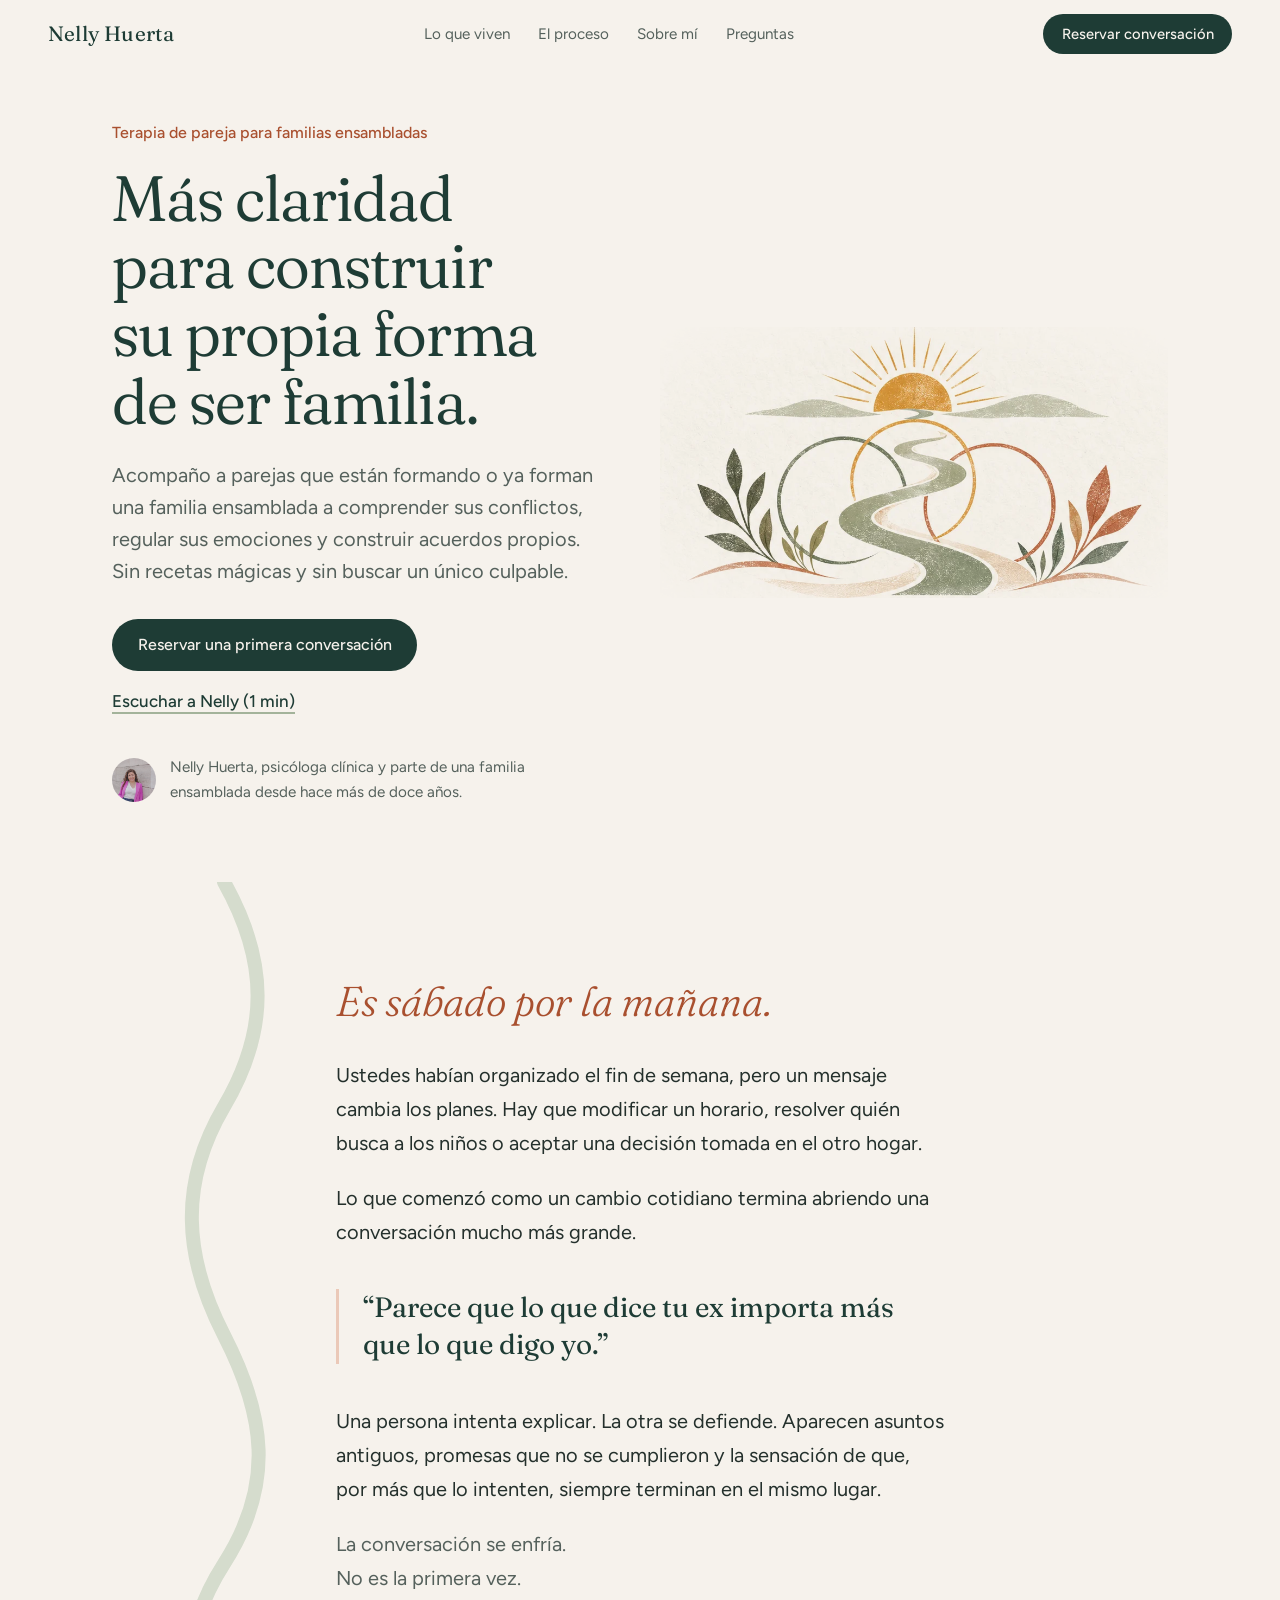
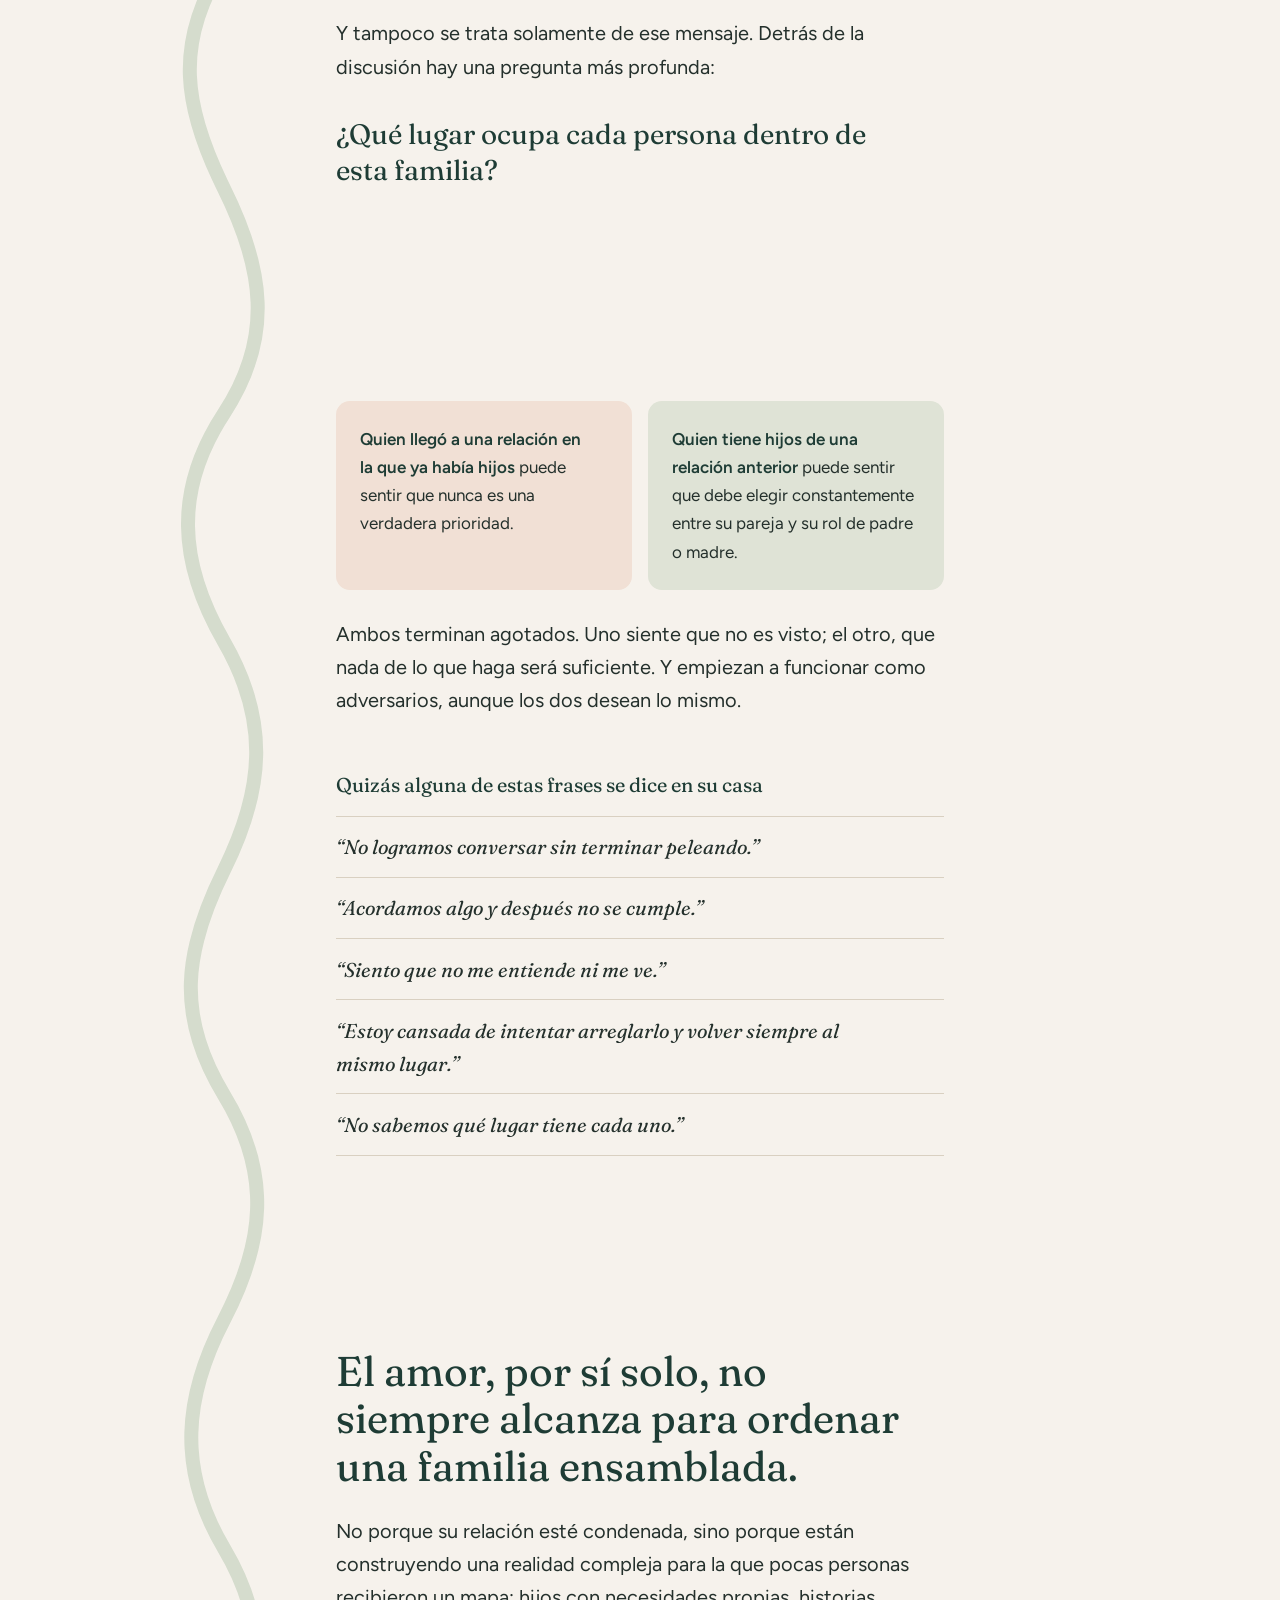
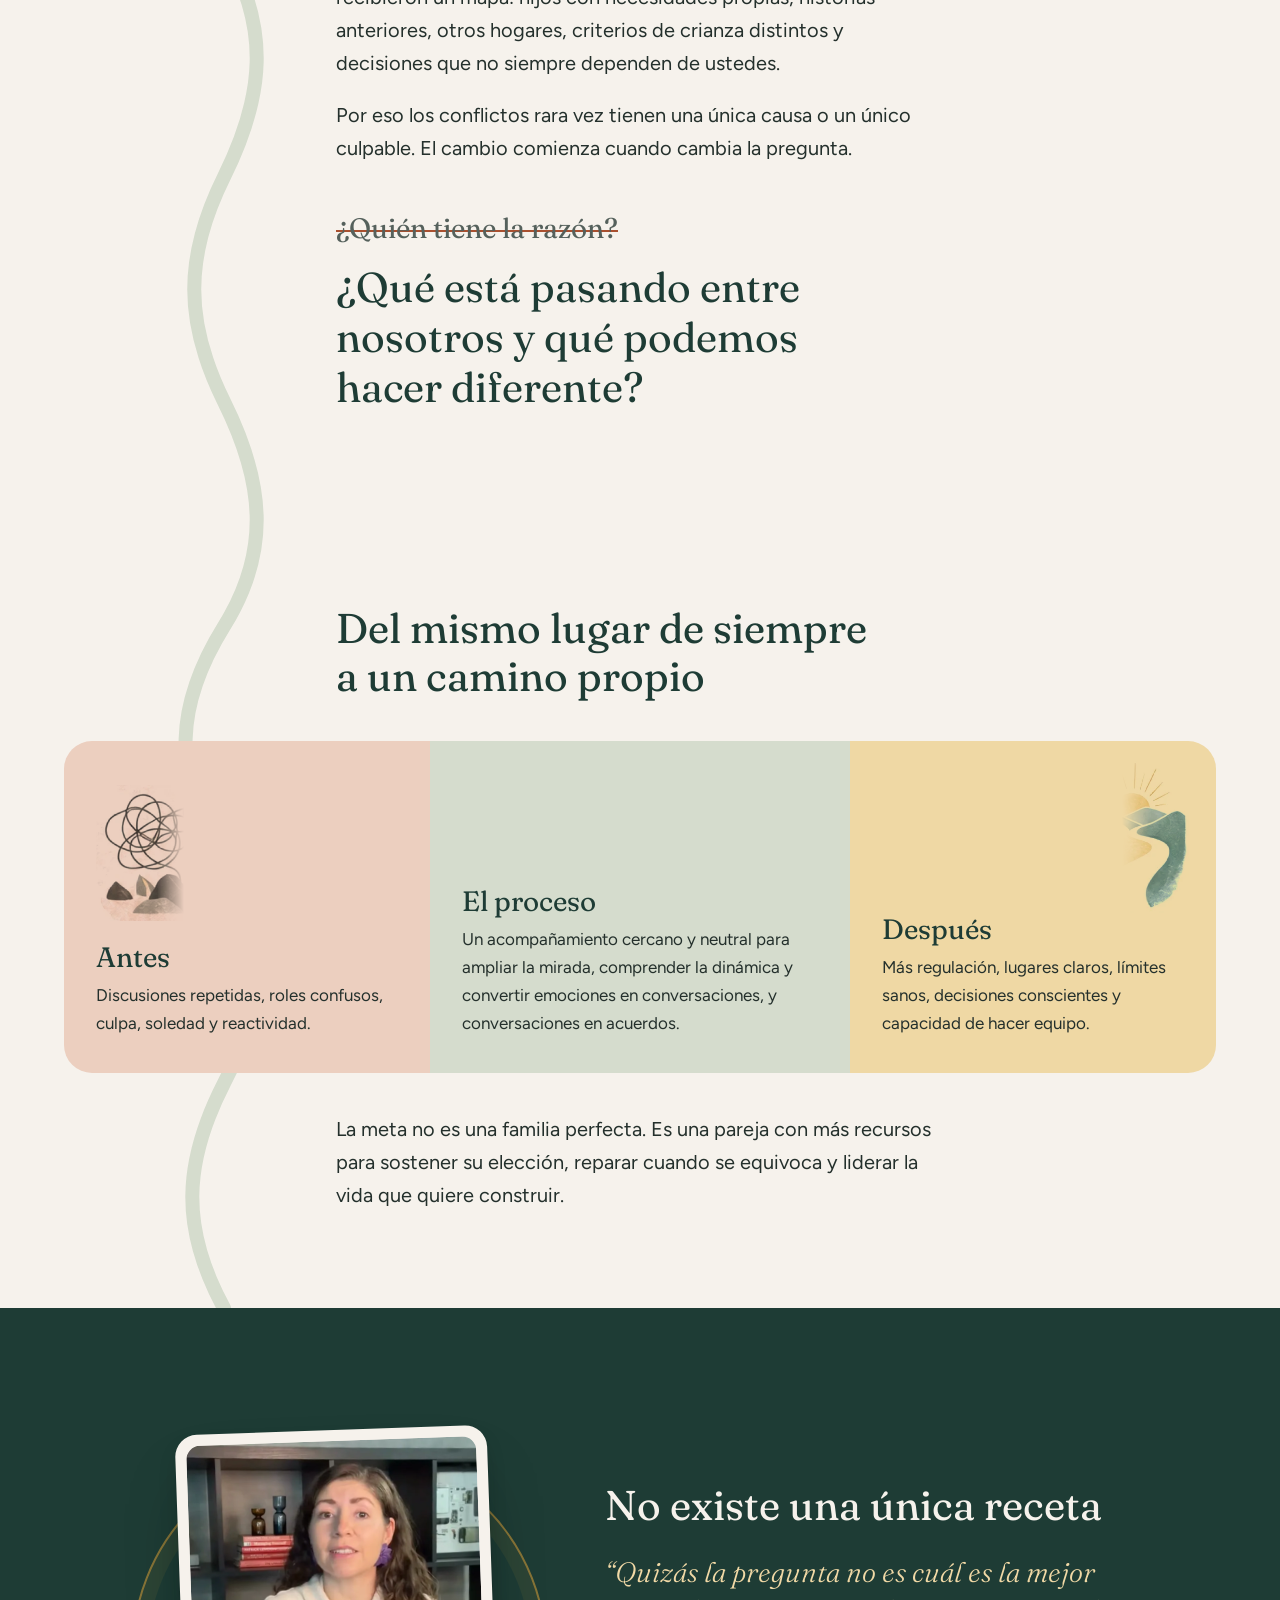
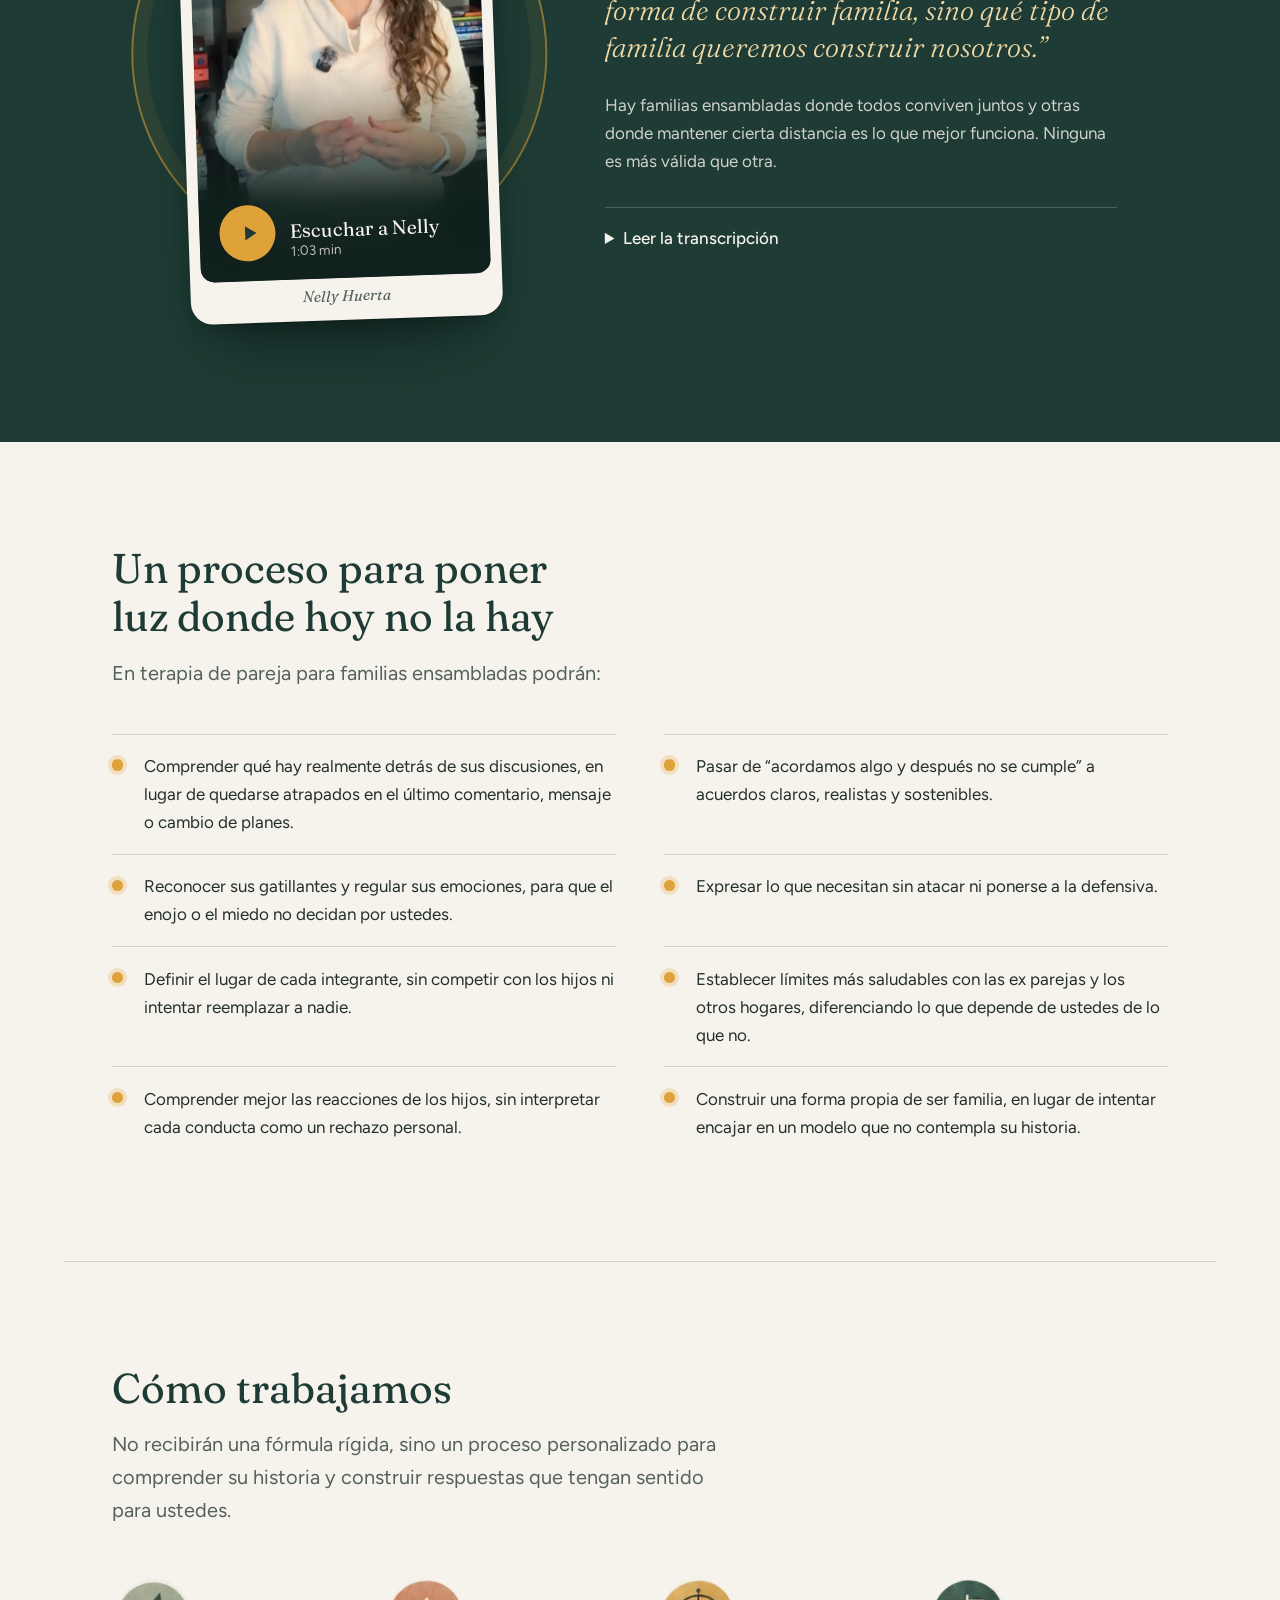
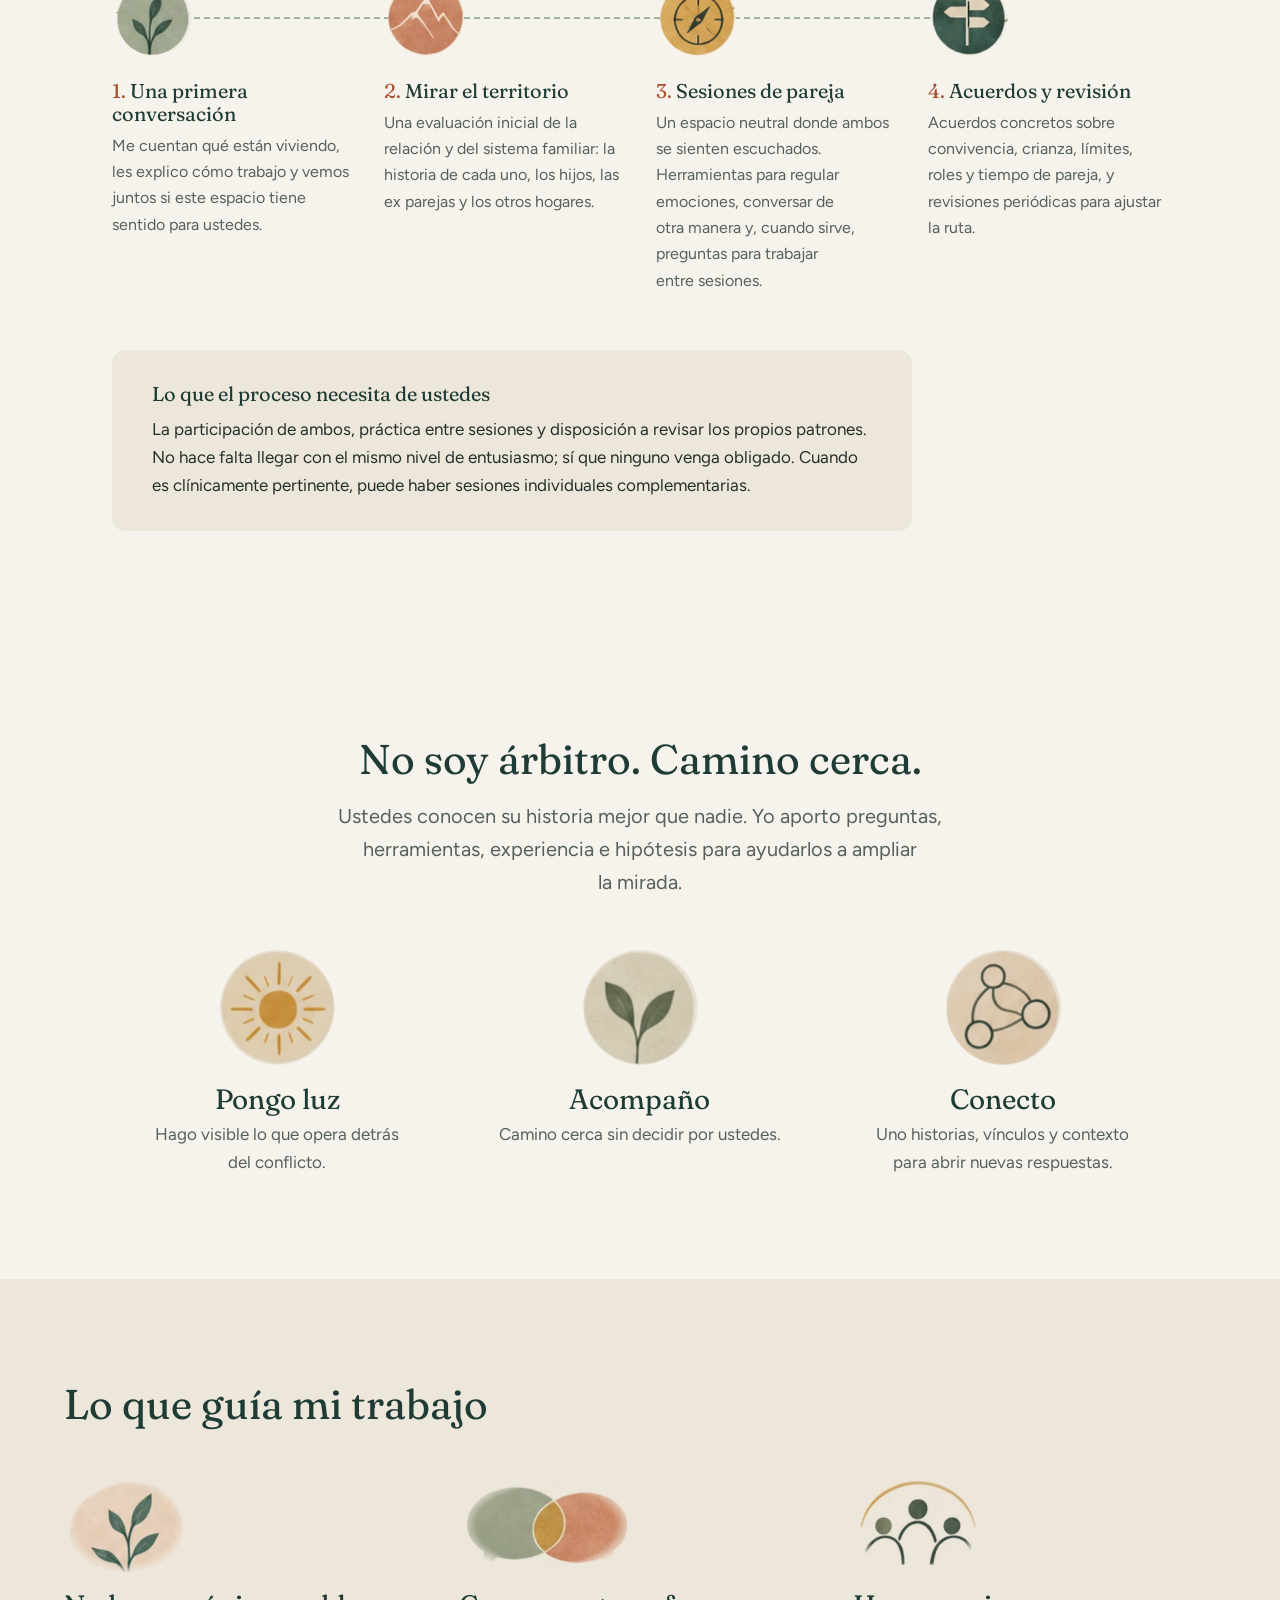
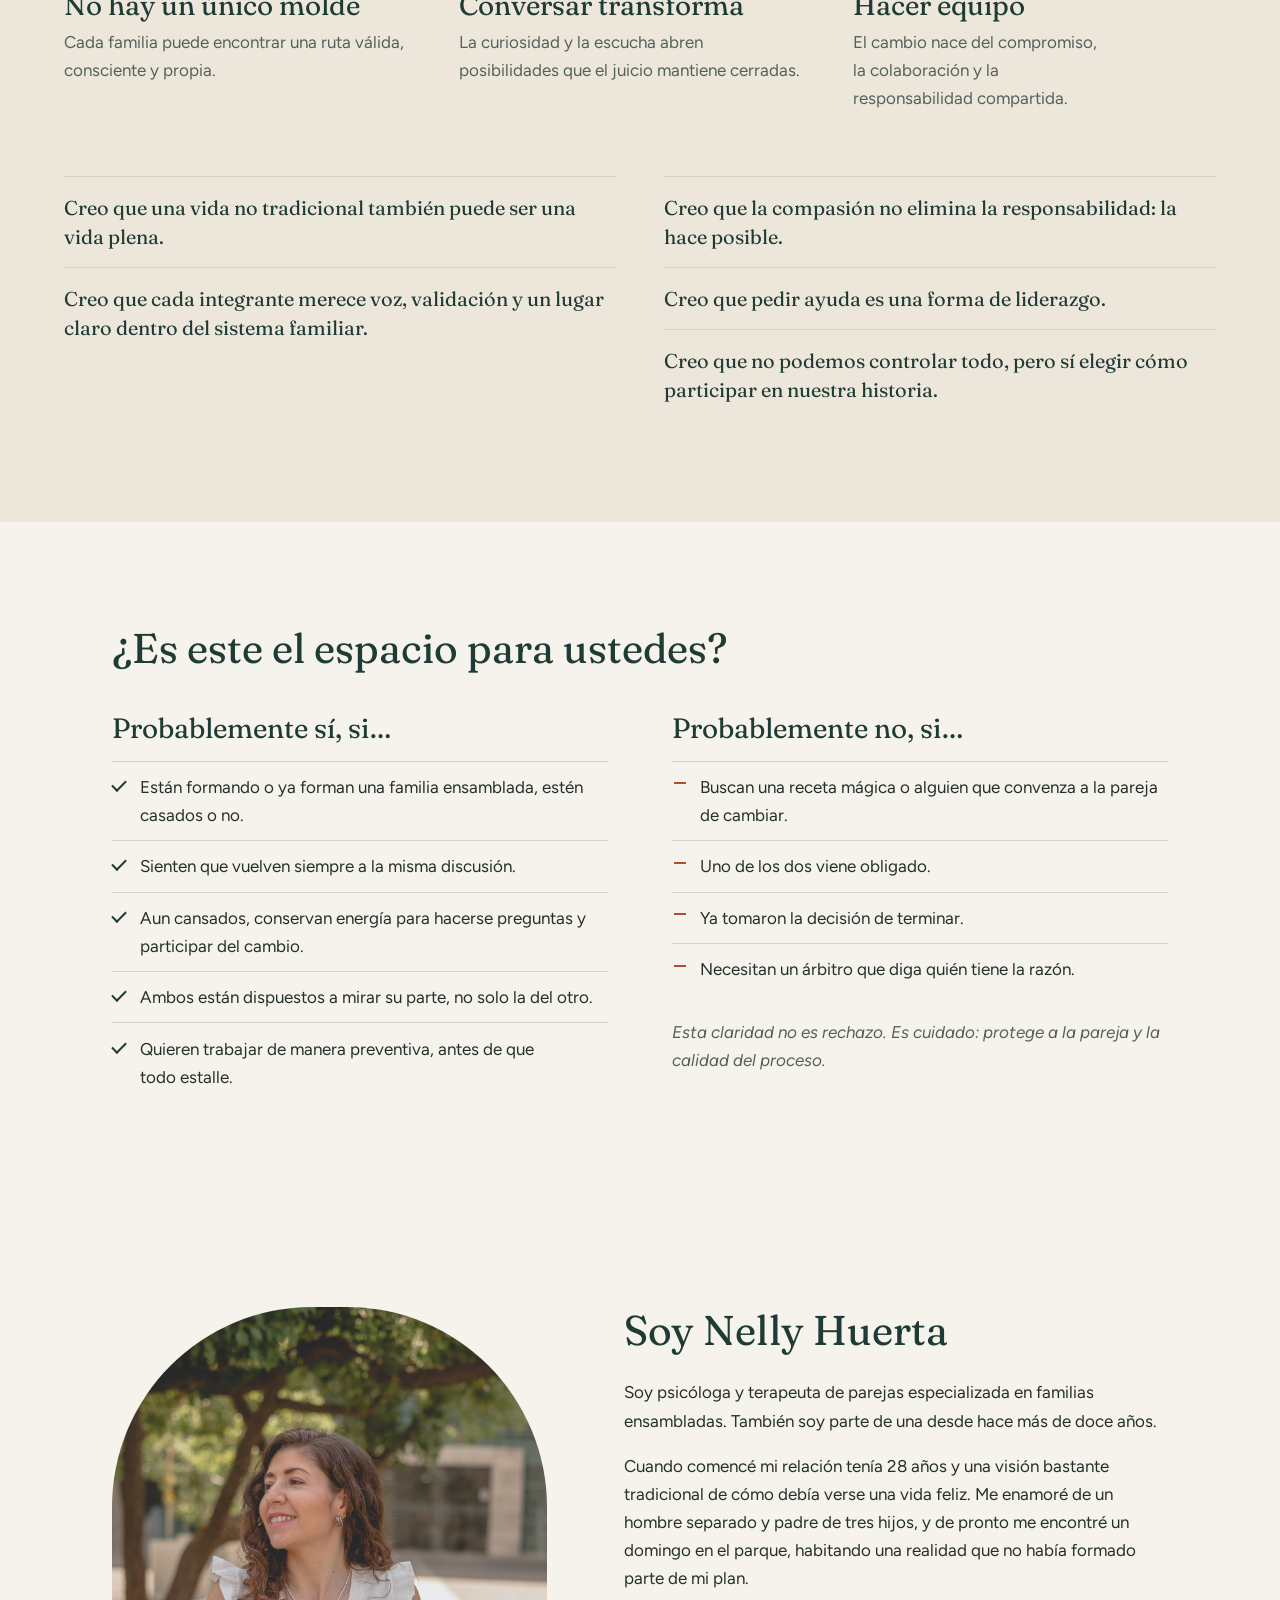
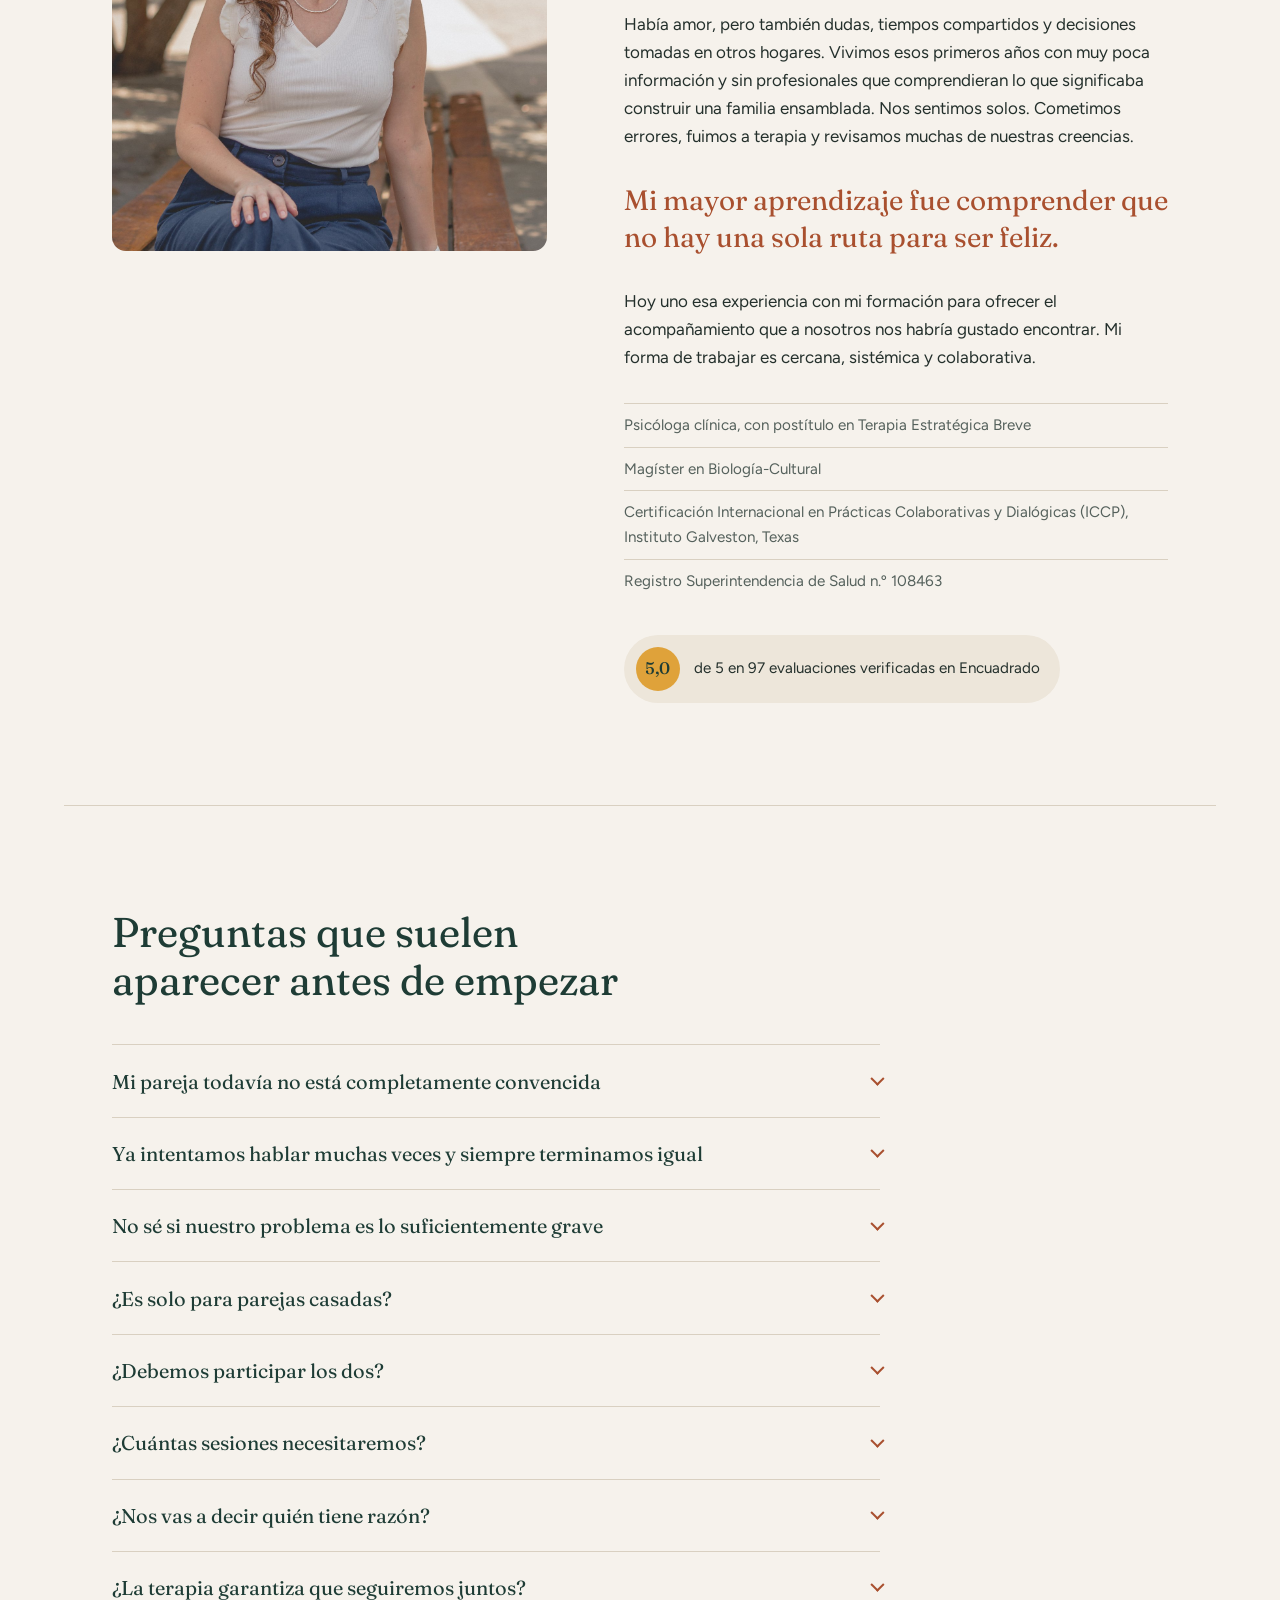
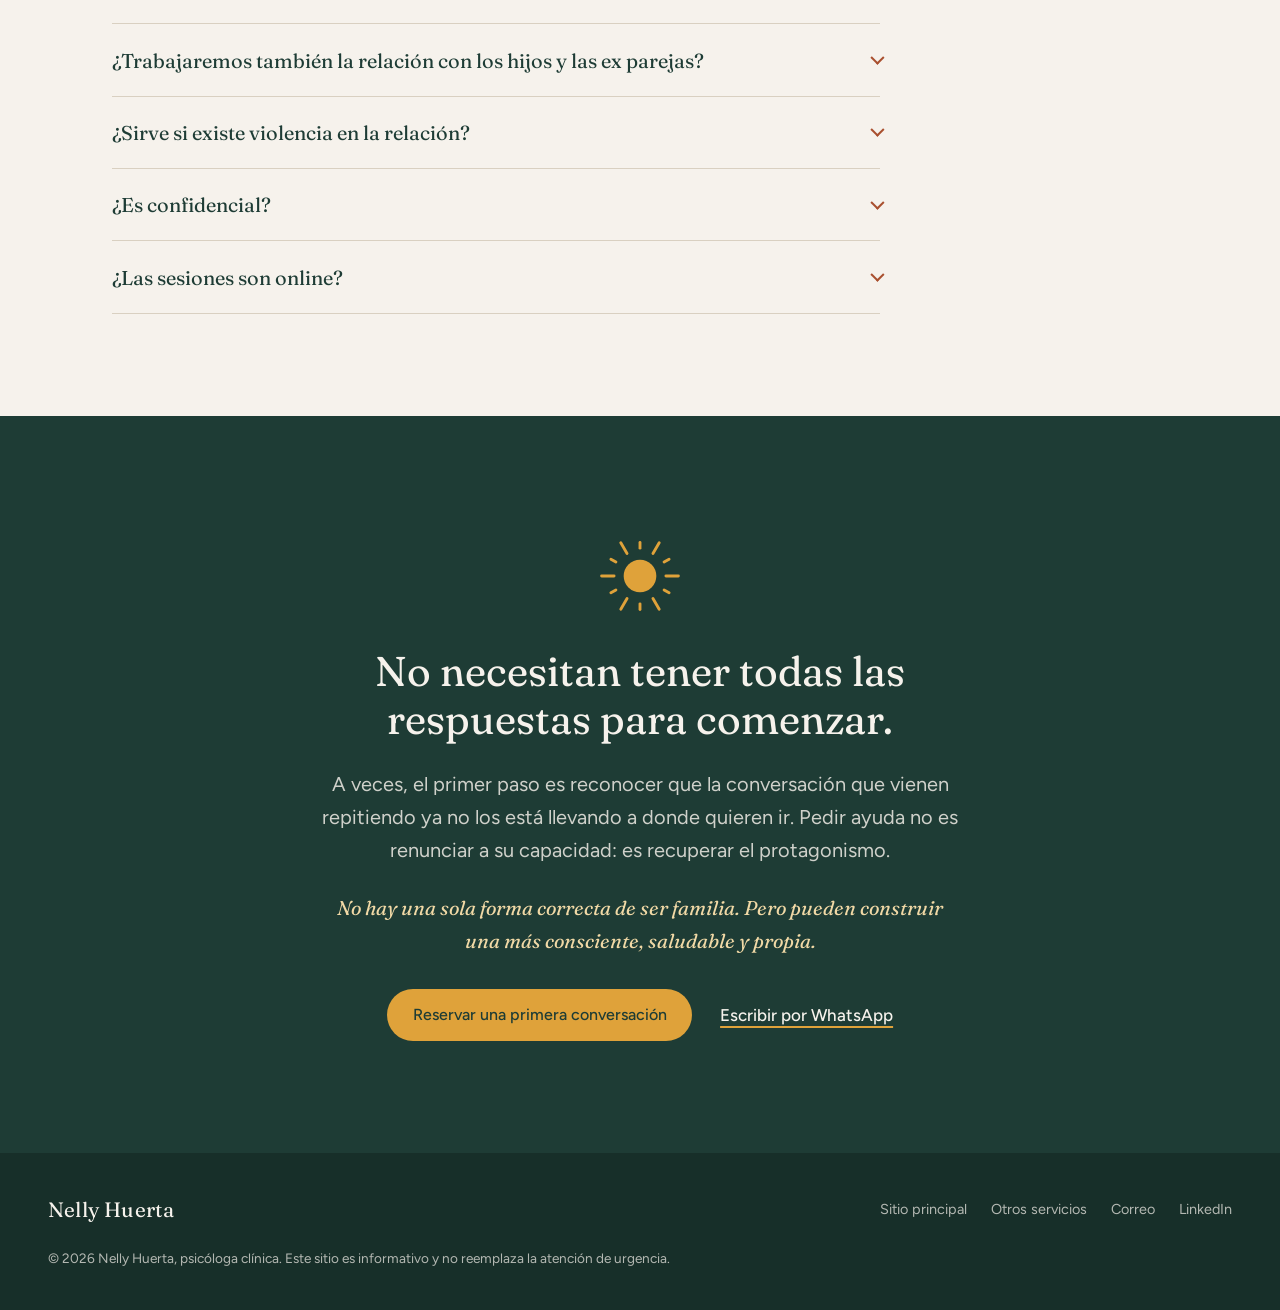
==== commit 9007707b: "🌿 Familias ensambladas: subsitio basado en el Manual de Narrativa - Rehace blendedfamilies.html desd" ====
--- a/blendedfamilies.html
+++ b/blendedfamilies.html
@@ -1,1367 +1,454 @@
 <!DOCTYPE html>
-<html lang="es">
+<html lang="es-CL">
 <head>
   <meta charset="UTF-8">
-  <meta name="viewport" content="width=device-width, initial-scale=1.0">
-  <title>Familias Ensambladas — Programa de Nelly Huerta</title>
-  <meta name="description" content="Un espacio para trabajar necesidades, límites y el rol de los adultos en familias ensambladas. No como teoría, sino para mirar lo que hoy no está siendo dicho y empezar a ordenarlo.">
-  <meta name="keywords" content="familias ensambladas, madrastra, padrastro, co-parentalidad, terapia familiar, Nelly Huerta, programa familias, segundas nupcias">
-
-  <!-- Favicon -->
+  <meta name="viewport" content="width=device-width, initial-scale=1">
+  <title>Terapia de pareja para familias ensambladas | Nelly Huerta</title>
+  <meta name="description" content="Terapia de pareja para familias ensambladas con Nelly Huerta, psicóloga clínica. Comprender sus conflictos, regular emociones y construir acuerdos propios, sin recetas y sin buscar culpables.">
+  <link rel="canonical" href="https://new.nellyhuerta.com/blendedfamilies.html">
+  <meta name="theme-color" content="#1e3c35">
+
   <link rel="icon" sizes="192x192" href="https://static.wixstatic.com/media/7f3243_43928709c72d4750ae893903965c1ee2~mv2.png/v1/fill/w_192,h_192,lg_1,usm_0.66_1.00_0.01/7f3243_43928709c72d4750ae893903965c1ee2~mv2.png" type="image/png">
-  <link rel="shortcut icon" href="https://static.wixstatic.com/media/7f3243_43928709c72d4750ae893903965c1ee2~mv2.png/v1/fill/w_32,h_32,lg_1,usm_0.66_1.00_0.01/7f3243_43928709c72d4750ae893903965c1ee2~mv2.png" type="image/png">
+  <link rel="apple-touch-icon" href="https://static.wixstatic.com/media/7f3243_43928709c72d4750ae893903965c1ee2~mv2.png/v1/fill/w_180,h_180,lg_1,usm_0.66_1.00_0.01/7f3243_43928709c72d4750ae893903965c1ee2~mv2.png" type="image/png">
 
   <!-- Open Graph -->
-  <meta property="og:title" content="Familias Ensambladas — Programa de Nelly Huerta">
-  <meta property="og:description" content="Un espacio para trabajar necesidades, límites y el rol de los adultos en familias ensambladas.">
   <meta property="og:type" content="website">
+  <meta property="og:locale" content="es_CL">
+  <meta property="og:title" content="Más claridad para construir su propia forma de ser familia">
+  <meta property="og:description" content="Terapia de pareja para familias ensambladas con Nelly Huerta, psicóloga clínica y parte de una familia ensamblada desde hace más de doce años.">
+  <meta property="og:url" content="https://new.nellyhuerta.com/blendedfamilies.html">
+  <meta property="og:image" content="https://new.nellyhuerta.com/images/narrativa/og-familias.jpg">
+  <meta name="twitter:card" content="summary_large_image">
 
   <!-- Fuentes -->
   <link rel="preconnect" href="https://fonts.googleapis.com">
   <link rel="preconnect" href="https://fonts.gstatic.com" crossorigin>
-  <link href="https://fonts.googleapis.com/css2?family=Cormorant+Garamond:ital,wght@0,300;0,400;0,500;0,600;1,300;1,400&family=DM+Sans:ital,opsz,wght@0,9..40,300;0,9..40,400;0,9..40,500;0,9..40,600;1,9..40,300;1,9..40,400&display=swap" rel="stylesheet">
-
-  <style>
-    /* === VARIABLES === */
-    :root {
-      --navy: #1e2d45;
-      --navy-light: #2e4060;
-      --fucsia: #d9479a;
-      --fucsia-hover: #c23589;
-      --fucsia-light: #e86bb8;
-      --fucsia-pale: #fce8f3;
-      --blanco: #fafaf8;
-      --crema: #f4f1eb;
-      --texto: #2a2a2a;
-      --texto-suave: #666;
-      --borde: #e0dbd2;
-      --sombra: rgba(0,0,0,0.08);
-    }
-
-    /* === RESET === */
-    *, *::before, *::after { box-sizing: border-box; margin: 0; padding: 0; }
-    html { scroll-behavior: smooth; }
-    body {
-      font-family: 'DM Sans', sans-serif;
-      background: var(--blanco);
-      color: var(--texto);
-      font-size: 16px;
-      line-height: 1.7;
-      overflow-x: hidden;
-    }
-    img { display: block; max-width: 100%; }
-    a { color: inherit; }
-
-    /* === TIPOGRAFIA === */
-    .eyebrow {
-      font-size: 0.72rem;
-      letter-spacing: 0.22em;
-      text-transform: uppercase;
-      color: var(--fucsia);
-      font-weight: 500;
-      margin-bottom: 1rem;
-      display: block;
-    }
-    .section-title {
-      font-family: 'Cormorant Garamond', serif;
-      font-size: clamp(2rem, 4vw, 3.2rem);
-      font-weight: 300;
-      color: var(--navy);
-      line-height: 1.15;
-      margin-bottom: 1.5rem;
-    }
-    .section-title em { font-style: italic; color: var(--fucsia); }
-
-    /* === BOTONES === */
-    .btn-primary {
-      display: inline-flex;
-      align-items: center;
-      gap: 0.6rem;
-      background: var(--fucsia);
-      color: white;
-      text-decoration: none;
-      padding: 1rem 2.4rem;
-      border-radius: 100px;
-      font-size: 0.95rem;
-      font-weight: 500;
-      transition: background 0.25s, transform 0.2s, box-shadow 0.2s;
-      box-shadow: 0 6px 24px rgba(217,71,154,0.3);
-      border: none;
-      cursor: pointer;
-    }
-    .btn-primary:hover {
-      background: var(--navy);
-      transform: translateY(-3px);
-      box-shadow: 0 12px 36px rgba(30,45,69,0.25);
-    }
-    .btn-secondary {
-      display: inline-flex;
-      align-items: center;
-      gap: 0.4rem;
-      color: var(--navy);
-      text-decoration: none;
-      font-size: 0.9rem;
-      font-weight: 500;
-      border-bottom: 1.5px solid var(--navy);
-      padding-bottom: 2px;
-      transition: color 0.2s, border-color 0.2s;
-    }
-    .btn-secondary:hover { color: var(--fucsia); border-color: var(--fucsia); }
-
-    /* === NAV === */
-    .lp-nav {
-      position: fixed;
-      top: 0; left: 0; right: 0;
-      z-index: 100;
-      height: 64px;
-      display: flex;
-      align-items: center;
-      justify-content: space-between;
-      padding: 0 5%;
-      background: rgba(250,250,248,0.95);
-      backdrop-filter: blur(16px);
-      border-bottom: 1px solid transparent;
-      transition: border-color 0.3s, box-shadow 0.3s;
-    }
-    .lp-nav.scrolled {
-      border-color: var(--borde);
-      box-shadow: 0 2px 20px var(--sombra);
-    }
-    .lp-nav-logo {
-      font-family: 'Cormorant Garamond', serif;
-      font-size: 1.15rem;
-      font-weight: 400;
-      color: var(--navy);
-      text-decoration: none;
-      letter-spacing: 0.03em;
-    }
-    .lp-nav-logo span { color: var(--fucsia); }
-    .lp-nav-cta {
-      background: var(--fucsia);
-      color: white;
-      text-decoration: none;
-      padding: 0.55rem 1.5rem;
-      border-radius: 100px;
-      font-size: 0.8rem;
-      font-weight: 500;
-      letter-spacing: 0.03em;
-      transition: background 0.2s, transform 0.15s;
-    }
-    .lp-nav-cta:hover { background: var(--navy); transform: translateY(-1px); }
-
-    /* === HERO === */
-    .lp-hero {
-      min-height: 100vh;
-      padding-top: 64px;
-      display: flex;
-      align-items: center;
-      justify-content: center;
-      text-align: center;
-      background: linear-gradient(175deg, var(--blanco) 0%, var(--crema) 40%, var(--fucsia-pale) 100%);
-      position: relative;
-      overflow: hidden;
-    }
-    .lp-hero::before {
-      content: '';
-      position: absolute;
-      width: 600px; height: 600px;
-      border-radius: 50%;
-      background: radial-gradient(circle, rgba(217,71,154,0.08) 0%, transparent 70%);
-      top: 10%; right: -10%;
-      animation: hero-pulse 6s ease-in-out infinite;
-    }
-    .lp-hero::after {
-      content: '';
-      position: absolute;
-      width: 400px; height: 400px;
-      border-radius: 50%;
-      background: radial-gradient(circle, rgba(30,45,69,0.05) 0%, transparent 70%);
-      bottom: 5%; left: -5%;
-      animation: hero-pulse 8s ease-in-out infinite reverse;
-    }
-    @keyframes hero-pulse {
-      0%, 100% { transform: scale(1); opacity: 0.6; }
-      50% { transform: scale(1.15); opacity: 1; }
-    }
-    .lp-hero-inner {
-      max-width: 820px;
-      padding: 6rem 5% 5rem;
-      position: relative;
-      z-index: 2;
-    }
-    .lp-hero-badge {
-      display: inline-flex;
-      align-items: center;
-      gap: 0.5rem;
-      background: white;
-      border: 1px solid var(--borde);
-      border-radius: 100px;
-      padding: 0.5rem 1.2rem;
-      font-size: 0.75rem;
-      color: var(--texto-suave);
-      margin-bottom: 2.5rem;
-      box-shadow: 0 4px 16px rgba(0,0,0,0.04);
-    }
-    .lp-hero-badge strong { color: var(--fucsia); }
-    .lp-hero h1 {
-      font-family: 'Cormorant Garamond', serif;
-      font-size: clamp(2.2rem, 5vw, 3.8rem);
-      font-weight: 300;
-      color: var(--navy);
-      line-height: 1.15;
-      margin-bottom: 1.5rem;
-    }
-    .lp-hero h1 em { font-style: italic; color: var(--fucsia); }
-    .lp-hero-sub {
-      font-size: 1.1rem;
-      color: var(--texto-suave);
-      line-height: 1.85;
-      max-width: 640px;
-      margin: 0 auto 2.5rem;
-    }
-    .lp-hero-claim {
-      font-size: 0.82rem;
-      color: var(--texto-suave);
-      margin-top: 2rem;
-      letter-spacing: 0.02em;
-    }
-    .lp-hero-claim strong { color: var(--navy); }
-
-    /* === VIDEO SECTION === */
-    .lp-video {
-      padding: 6rem 5%;
-      background: var(--crema);
-      position: relative;
-    }
-    .lp-video-inner {
-      max-width: 500px;
-      margin: 0 auto;
-      text-align: center;
-    }
-    .lp-video-wrapper {
-      position: relative;
-      border-radius: 20px;
-      overflow: hidden;
-      box-shadow: 0 30px 80px rgba(30,45,69,0.15), 0 10px 30px rgba(217,71,154,0.1);
-      margin-top: 2.5rem;
-      transition: transform 0.4s ease, box-shadow 0.4s ease;
-      background: var(--navy);
-    }
-    .lp-video-wrapper:hover {
-      transform: translateY(-4px) scale(1.005);
-      box-shadow: 0 40px 100px rgba(30,45,69,0.2), 0 15px 40px rgba(217,71,154,0.15);
-    }
-    .lp-video-wrapper video {
-      width: 100%;
-      display: block;
-      object-fit: contain;
-    }
-    .lp-video-caption {
-      margin-top: 2rem;
-      font-family: 'Cormorant Garamond', serif;
-      font-size: 1.2rem;
-      font-style: italic;
-      color: var(--texto-suave);
-      line-height: 1.7;
-      max-width: 600px;
-      margin-left: auto;
-      margin-right: auto;
-    }
-
-    /* === QUOTE INTERSTITIAL === */
-    .lp-quote {
-      background: linear-gradient(135deg, var(--navy) 0%, #1a2538 100%);
-      padding: 5rem 5%;
-      text-align: center;
-      position: relative;
-      overflow: hidden;
-    }
-    .lp-quote::before {
-      content: '\201C';
-      font-family: 'Cormorant Garamond', serif;
-      font-size: 20rem;
-      color: rgba(217,71,154,0.08);
-      position: absolute;
-      top: -3rem; left: 50%;
-      transform: translateX(-50%);
-      line-height: 1;
-      pointer-events: none;
-    }
-    .lp-quote blockquote {
-      font-family: 'Cormorant Garamond', serif;
-      font-size: clamp(1.3rem, 2.8vw, 1.8rem);
-      font-weight: 300;
-      font-style: italic;
-      color: rgba(255,255,255,0.9);
-      line-height: 1.75;
-      max-width: 750px;
-      margin: 0 auto;
-      position: relative;
-      z-index: 1;
-    }
-    .lp-quote cite {
-      display: block;
-      margin-top: 1.5rem;
-      font-style: normal;
-      font-size: 0.8rem;
-      letter-spacing: 0.12em;
-      text-transform: uppercase;
-      color: var(--fucsia-light);
-    }
-
-    /* === PAIN POINTS === */
-    .lp-pain {
-      background: var(--navy);
-      color: white;
-      padding: 6rem 5%;
-    }
-    .lp-pain-inner {
-      max-width: 1000px;
-      margin: 0 auto;
-    }
-    .lp-pain .eyebrow { color: var(--fucsia-light); }
-    .lp-pain .section-title { color: white; }
-    .lp-pain-lead {
-      font-size: 1.05rem;
-      color: rgba(255,255,255,0.7);
-      line-height: 1.9;
-      max-width: 720px;
-      margin-bottom: 3.5rem;
-    }
-    .lp-pain-grid {
-      display: grid;
-      grid-template-columns: repeat(3, 1fr);
-      gap: 1.5rem;
-    }
-    .lp-pain-card {
-      background: rgba(255,255,255,0.04);
-      border: 1px solid rgba(255,255,255,0.08);
-      border-radius: 16px;
-      padding: 2.5rem 2rem;
-      transition: transform 0.3s, background 0.3s, border-color 0.3s;
-      position: relative;
-      overflow: hidden;
-    }
-    .lp-pain-card::before {
-      content: '';
-      position: absolute;
-      top: 0; left: 0;
-      width: 100%; height: 3px;
-      background: var(--fucsia);
-      transform: scaleX(0);
-      transform-origin: left;
-      transition: transform 0.4s ease;
-    }
-    .lp-pain-card:hover::before { transform: scaleX(1); }
-    .lp-pain-card:hover {
-      transform: translateY(-4px);
-      background: rgba(255,255,255,0.07);
-      border-color: rgba(217,71,154,0.3);
-    }
-    .lp-pain-card-icon {
-      width: 52px; height: 52px;
-      background: rgba(217,71,154,0.15);
-      border-radius: 50%;
-      display: flex;
-      align-items: center;
-      justify-content: center;
-      margin-bottom: 1.5rem;
-      transition: background 0.3s, transform 0.3s;
-    }
-    .lp-pain-card:hover .lp-pain-card-icon {
-      background: var(--fucsia);
-      transform: scale(1.1);
-    }
-    .lp-pain-card-icon svg { stroke: var(--fucsia-light); transition: stroke 0.3s; }
-    .lp-pain-card:hover .lp-pain-card-icon svg { stroke: white; }
-    .lp-pain-card h3 {
-      font-family: 'Cormorant Garamond', serif;
-      font-size: 1.4rem;
-      font-weight: 400;
-      color: white;
-      margin-bottom: 0.8rem;
-      line-height: 1.25;
-    }
-    .lp-pain-card p {
-      font-size: 0.88rem;
-      color: rgba(255,255,255,0.6);
-      line-height: 1.8;
-    }
-
-    /* === REFLEXION (Newsletter content) === */
-    .lp-reflexion {
-      padding: 7rem 5%;
-      background: var(--blanco);
-    }
-    .lp-reflexion-inner {
-      max-width: 800px;
-      margin: 0 auto;
-    }
-    .lp-reflexion-text {
-      font-size: 1.05rem;
-      color: var(--texto);
-      line-height: 2;
-      margin-bottom: 1.5rem;
-    }
-    .lp-reflexion-text strong { color: var(--navy); }
-    .lp-reflexion-highlight {
-      background: linear-gradient(135deg, var(--fucsia-pale) 0%, rgba(217,71,154,0.05) 100%);
-      border-left: 4px solid var(--fucsia);
-      padding: 2rem 2.5rem;
-      border-radius: 0 12px 12px 0;
-      margin: 2.5rem 0;
-      font-family: 'Cormorant Garamond', serif;
-      font-size: 1.3rem;
-      font-style: italic;
-      color: var(--navy);
-      line-height: 1.7;
-    }
-    .lp-reflexion-list {
-      list-style: none;
-      margin: 2rem 0;
-      display: flex;
-      flex-direction: column;
-      gap: 0.8rem;
-    }
-    .lp-reflexion-list li {
-      display: flex;
-      align-items: center;
-      gap: 1rem;
-      padding: 1rem 1.5rem;
-      background: white;
-      border: 1px solid var(--borde);
-      border-radius: 10px;
-      font-size: 0.95rem;
-      transition: transform 0.2s, border-color 0.2s, box-shadow 0.2s;
-    }
-    .lp-reflexion-list li:hover {
-      transform: translateX(6px);
-      border-color: rgba(217,71,154,0.3);
-      box-shadow: 0 4px 16px rgba(217,71,154,0.06);
-    }
-    .lp-reflexion-list li::before {
-      content: '';
-      width: 8px; height: 8px;
-      background: var(--fucsia);
-      border-radius: 50%;
-      flex-shrink: 0;
-    }
-
-    /* === PARA QUIEN === */
-    .lp-quien {
-      padding: 7rem 5%;
-      background: var(--crema);
-    }
-    .lp-quien-inner {
-      max-width: 900px;
-      margin: 0 auto;
-    }
-    .lp-quien-list {
-      display: flex;
-      flex-direction: column;
-      gap: 1rem;
-      margin-top: 2.5rem;
-    }
-    .lp-quien-item {
-      display: flex;
-      align-items: center;
-      gap: 1.5rem;
-      padding: 1.5rem 2rem;
-      background: white;
-      border: 1px solid var(--borde);
-      border-radius: 12px;
-      transition: transform 0.25s, box-shadow 0.25s, border-color 0.3s;
-      cursor: default;
-    }
-    .lp-quien-item:hover {
-      transform: translateX(8px);
-      box-shadow: 0 8px 32px rgba(217,71,154,0.08);
-      border-color: rgba(217,71,154,0.25);
-    }
-    .lp-quien-item::before {
-      content: '';
-      width: 8px; height: 8px;
-      background: var(--fucsia);
-      border-radius: 50%;
-      flex-shrink: 0;
-      transition: transform 0.3s;
-    }
-    .lp-quien-item:hover::before { transform: scale(1.6); }
-    .lp-quien-item p {
-      font-size: 0.95rem;
-      color: var(--texto);
-      line-height: 1.6;
-    }
-
-    /* === PROGRAMA / CONTENIDO === */
-    .lp-programa {
-      background: var(--blanco);
-      padding: 7rem 5%;
-    }
-    .lp-programa-inner {
-      max-width: 1100px;
-      margin: 0 auto;
-    }
-    .lp-programa-lead {
-      font-size: 1.05rem;
-      color: var(--texto-suave);
-      line-height: 1.9;
-      max-width: 700px;
-      margin-bottom: 4rem;
-    }
-    .lp-modulos-grid {
-      display: grid;
-      grid-template-columns: repeat(3, 1fr);
-      gap: 1.5rem;
-      margin-bottom: 3.5rem;
-    }
-    .lp-modulo {
-      background: white;
-      border-radius: 16px;
-      padding: 2.2rem 2rem;
-      border: 1px solid var(--borde);
-      position: relative;
-      overflow: hidden;
-      transition: transform 0.3s, box-shadow 0.3s, border-color 0.3s;
-    }
-    .lp-modulo:hover {
-      transform: translateY(-6px);
-      box-shadow: 0 20px 50px rgba(217,71,154,0.1);
-      border-color: rgba(217,71,154,0.2);
-    }
-    .lp-modulo-num {
-      font-family: 'Cormorant Garamond', serif;
-      font-size: 2.5rem;
-      font-weight: 300;
-      color: var(--fucsia-pale);
-      line-height: 1;
-      margin-bottom: 0.8rem;
-      transition: color 0.3s;
-      font-variant-numeric: lining-nums;
-      font-feature-settings: "lnum" 1;
-    }
-    .lp-modulo:hover .lp-modulo-num { color: var(--fucsia); }
-    .lp-modulo h4 {
-      font-family: 'Cormorant Garamond', serif;
-      font-size: 1.25rem;
-      font-weight: 500;
-      color: var(--navy);
-      margin-bottom: 0.6rem;
-      line-height: 1.3;
-    }
-    .lp-modulo p {
-      font-size: 0.85rem;
-      color: var(--texto-suave);
-      line-height: 1.75;
-    }
-    .lp-modulo-glow {
-      position: absolute;
-      bottom: -60%; left: -30%;
-      width: 160%; height: 160%;
-      background: radial-gradient(circle at center, rgba(217,71,154,0.05) 0%, transparent 60%);
-      opacity: 0;
-      transition: opacity 0.4s;
-      pointer-events: none;
-    }
-    .lp-modulo:hover .lp-modulo-glow { opacity: 1; }
-
-    /* === RESULTADOS === */
-    .lp-resultados {
-      padding: 7rem 5%;
-      background: var(--crema);
-    }
-    .lp-resultados-inner {
-      max-width: 900px;
-      margin: 0 auto;
-    }
-    .lp-resultados-grid {
-      display: grid;
-      grid-template-columns: 1fr 1fr;
-      gap: 1.2rem;
-      margin-top: 3rem;
-    }
-    .lp-resultado {
-      display: flex;
-      align-items: flex-start;
-      gap: 1rem;
-      padding: 1.4rem 1.5rem;
-      border-radius: 10px;
-      transition: background 0.2s, transform 0.2s;
-    }
-    .lp-resultado:hover {
-      background: white;
-      transform: translateX(4px);
-    }
-    .lp-resultado-check {
-      width: 28px; height: 28px;
-      background: var(--fucsia-pale);
-      border-radius: 50%;
-      display: flex;
-      align-items: center;
-      justify-content: center;
-      flex-shrink: 0;
-      transition: background 0.3s;
-    }
-    .lp-resultado:hover .lp-resultado-check { background: white; border: 1px solid var(--fucsia); }
-    .lp-resultado p {
-      font-size: 0.9rem;
-      color: var(--texto);
-      line-height: 1.6;
-    }
-
-    /* === SOBRE NELLY === */
-    .lp-about {
-      display: grid;
-      grid-template-columns: 1fr 1.2fr;
-      background: var(--blanco);
-      gap: 0;
-    }
-    .lp-about-img {
-      position: relative;
-      overflow: hidden;
-      min-height: 600px;
-    }
-    .lp-about-img img {
-      width: 100%; height: 100%;
-      object-fit: cover;
-      object-position: center top;
-    }
-    .lp-about-texto {
-      padding: 5rem 6%;
-      display: flex;
-      flex-direction: column;
-      justify-content: center;
-    }
-    .lp-about-texto p {
-      font-size: 0.93rem;
-      color: var(--texto-suave);
-      line-height: 1.9;
-      margin-bottom: 1.2rem;
-    }
-    .lp-about-creds {
-      display: flex;
-      flex-direction: column;
-      gap: 0.8rem;
-      margin-top: 2rem;
-    }
-    .lp-about-cred {
-      display: flex;
-      align-items: center;
-      gap: 1rem;
-      padding: 0.8rem 1rem;
-      background: var(--crema);
-      border-radius: 8px;
-      border: 1px solid var(--borde);
-      font-size: 0.85rem;
-      color: var(--texto);
-      transition: border-color 0.2s, transform 0.2s;
-    }
-    .lp-about-cred:hover {
-      border-color: var(--fucsia-pale);
-      transform: translateX(4px);
-    }
-    .lp-about-cred-icon {
-      width: 32px; height: 32px;
-      background: var(--fucsia-pale);
-      border-radius: 50%;
-      display: flex;
-      align-items: center;
-      justify-content: center;
-      flex-shrink: 0;
-      font-size: 0.85rem;
-    }
-
-    /* === FAQ === */
-    .lp-faq {
-      background: var(--navy);
-      color: white;
-      padding: 6rem 5%;
-    }
-    .lp-faq-inner {
-      max-width: 800px;
-      margin: 0 auto;
-    }
-    .lp-faq .eyebrow { color: var(--fucsia-light); }
-    .lp-faq .section-title { color: white; }
-    .lp-faq-list {
-      margin-top: 3rem;
-    }
-    .lp-faq-item {
-      border-bottom: 1px solid rgba(255,255,255,0.08);
-    }
-    .lp-faq-q {
-      width: 100%;
-      background: none;
-      border: none;
-      color: white;
-      font-size: 1rem;
-      font-weight: 500;
-      text-align: left;
-      padding: 1.5rem 0;
-      cursor: pointer;
-      display: flex;
-      align-items: center;
-      justify-content: space-between;
-      gap: 1rem;
-      font-family: 'DM Sans', sans-serif;
-      transition: color 0.2s;
-    }
-    .lp-faq-q:hover { color: var(--fucsia-light); }
-    .lp-faq-q svg {
-      flex-shrink: 0;
-      transition: transform 0.3s;
-    }
-    .lp-faq-item.open .lp-faq-q svg { transform: rotate(45deg); }
-    .lp-faq-a {
-      max-height: 0;
-      overflow: hidden;
-      transition: max-height 0.4s ease, padding 0.3s;
-    }
-    .lp-faq-item.open .lp-faq-a {
-      max-height: 300px;
-      padding-bottom: 1.5rem;
-    }
-    .lp-faq-a p {
-      font-size: 0.9rem;
-      color: rgba(255,255,255,0.6);
-      line-height: 1.8;
-      padding-right: 2rem;
-    }
-
-    /* === CTA FINAL === */
-    .lp-final-cta {
-      background: linear-gradient(135deg, var(--fucsia-pale) 0%, var(--crema) 50%, var(--blanco) 100%);
-      padding: 7rem 5%;
-      text-align: center;
-      position: relative;
-      overflow: hidden;
-    }
-    .lp-final-cta::before {
-      content: '';
-      position: absolute;
-      width: 500px; height: 500px;
-      border-radius: 50%;
-      background: radial-gradient(circle, rgba(217,71,154,0.1) 0%, transparent 70%);
-      top: -20%; right: -10%;
-      pointer-events: none;
-    }
-    .lp-final-cta-inner {
-      max-width: 650px;
-      margin: 0 auto;
-      position: relative;
-      z-index: 1;
-    }
-    .lp-final-cta p {
-      font-size: 1.05rem;
-      color: var(--texto-suave);
-      line-height: 1.9;
-      margin-bottom: 2.5rem;
-    }
-
-    /* === FOOTER === */
-    .lp-footer {
-      background: var(--navy);
-      color: rgba(255,255,255,0.5);
-      padding: 2.5rem 5%;
-      display: flex;
-      justify-content: space-between;
-      align-items: center;
-      flex-wrap: wrap;
-      gap: 1rem;
-    }
-    .lp-footer-logo {
-      font-family: 'Cormorant Garamond', serif;
-      font-size: 1.1rem;
-      color: white;
-      text-decoration: none;
-    }
-    .lp-footer-logo span { color: var(--fucsia-light); }
-    .lp-footer-links {
-      display: flex;
-      gap: 2rem;
-      list-style: none;
-    }
-    .lp-footer-links a {
-      color: rgba(255,255,255,0.4);
-      text-decoration: none;
-      font-size: 0.75rem;
-      letter-spacing: 0.07em;
-      text-transform: uppercase;
-      transition: color 0.2s;
-    }
-    .lp-footer-links a:hover { color: var(--fucsia-light); }
-    .lp-footer p { font-size: 0.75rem; }
-
-    /* === REVEAL ANIMATION === */
-    .reveal {
-      opacity: 0;
-      transform: translateY(24px);
-      transition: opacity 0.7s ease, transform 0.7s ease;
-    }
-    .reveal.visible {
-      opacity: 1;
-      transform: none;
-    }
-
-    /* === STATS BAR === */
-    .lp-stats {
-      display: grid;
-      grid-template-columns: repeat(3, 1fr);
-      background: white;
-      border-top: 1px solid var(--borde);
-      border-bottom: 1px solid var(--borde);
-    }
-    .lp-stat {
-      padding: 3rem 2rem;
-      text-align: center;
-      position: relative;
-      transition: background 0.3s;
-    }
-    .lp-stat:hover { background: var(--fucsia-pale); }
-    .lp-stat:not(:last-child)::after {
-      content: '';
-      position: absolute;
-      right: 0; top: 25%;
-      height: 50%; width: 1px;
-      background: var(--borde);
-    }
-    .lp-stat-num {
-      font-family: 'Cormorant Garamond', serif;
-      font-size: 2.8rem;
-      font-weight: 300;
-      color: var(--fucsia);
-      line-height: 1;
-      margin-bottom: 0.5rem;
-      font-variant-numeric: lining-nums;
-      font-feature-settings: "lnum" 1;
-    }
-    .lp-stat-label {
-      font-size: 0.78rem;
-      color: var(--texto-suave);
-      line-height: 1.5;
-    }
-
-    /* === RESPONSIVE === */
-    @media (max-width: 1100px) {
-      .lp-pain-grid { grid-template-columns: 1fr 1fr; }
-      .lp-modulos-grid { grid-template-columns: 1fr 1fr; }
-      .lp-about { grid-template-columns: 1fr; }
-      .lp-about-img { min-height: 400px; }
-    }
-    @media (max-width: 768px) {
-      .lp-pain-grid { grid-template-columns: 1fr; }
-      .lp-modulos-grid { grid-template-columns: 1fr; }
-      .lp-resultados-grid { grid-template-columns: 1fr; }
-      .lp-stats { grid-template-columns: 1fr; }
-      .lp-stat:not(:last-child)::after { display: none; }
-      .lp-stat { border-bottom: 1px solid var(--borde); padding: 2rem; }
-      .lp-hero-inner { padding: 4rem 6% 3rem; }
-      .lp-about-img { min-height: 320px; }
-      .lp-about-texto { padding: 3rem 6%; }
-      .lp-footer { flex-direction: column; text-align: center; }
-      .lp-footer-links { flex-wrap: wrap; justify-content: center; }
-      .lp-video-wrapper { border-radius: 12px; }
-      .lp-reflexion-highlight { padding: 1.5rem 1.8rem; font-size: 1.15rem; }
-    }
-  </style>
+  <link href="https://fonts.googleapis.com/css2?family=Figtree:ital,wght@0,400;0,500;0,600;1,400&family=Fraunces:ital,opsz,wght,SOFT@0,9..144,300..600,50;1,9..144,300..500,50&display=swap" rel="stylesheet">
+
+  <link rel="preload" as="image" href="images/narrativa/amanecer-camino.webp">
+  <link rel="stylesheet" href="css/familias.css">
+
+  <script type="application/ld+json">
+  {
+    "@context": "https://schema.org",
+    "@graph": [
+      {
+        "@type": "ProfessionalService",
+        "name": "Terapia de pareja para familias ensambladas — Nelly Huerta",
+        "url": "https://new.nellyhuerta.com/blendedfamilies.html",
+        "telephone": "+56994383603",
+        "areaServed": "CL",
+        "address": { "@type": "PostalAddress", "addressLocality": "Las Condes", "addressRegion": "Santiago", "addressCountry": "CL" },
+        "founder": {
+          "@type": "Person",
+          "name": "Nelly Huerta",
+          "jobTitle": "Psicóloga clínica y terapeuta de parejas",
+          "sameAs": ["https://www.linkedin.com/in/nellyhuerta/", "https://encuadrado.com/p/nelly-huerta"]
+        },
+        "aggregateRating": { "@type": "AggregateRating", "ratingValue": "5.0", "reviewCount": "97" }
+      },
+      {
+        "@type": "FAQPage",
+        "mainEntity": [
+          { "@type": "Question", "name": "¿Debemos participar los dos?", "acceptedAnswer": { "@type": "Answer", "text": "Sí. El trabajo de pareja necesita la participación de ambos. Pueden existir sesiones individuales complementarias, pero el foco principal está puesto en la relación." } },
+          { "@type": "Question", "name": "¿Cuántas sesiones necesitaremos?", "acceptedAnswer": { "@type": "Answer", "text": "No existe una cantidad universal. Depende de la situación, los objetivos y el compromiso de la pareja. Después de la evaluación inicial podemos definir una ruta orientativa." } },
+          { "@type": "Question", "name": "¿Nos vas a decir quién tiene razón?", "acceptedAnswer": { "@type": "Answer", "text": "No. Mi lugar no es el de árbitro. Vamos a comprender la dinámica, escuchar ambas perspectivas y construir opciones que respeten la historia y las necesidades de los dos." } },
+          { "@type": "Question", "name": "¿La terapia garantiza que seguiremos juntos?", "acceptedAnswer": { "@type": "Answer", "text": "No sería responsable prometerlo. El proceso busca que puedan comprenderse, relacionarse de una manera más saludable y tomar decisiones conscientes." } }
+        ]
+      }
+    ]
+  }
+  </script>
 </head>
 <body>
 
-  <!-- === NAV === -->
-  <nav class="lp-nav" id="lpNav">
-    <a href="index.html" class="lp-nav-logo">Nelly <span>Huerta</span></a>
-    <a href="https://encuadrado.com/p/nelly-huerta" target="_blank" rel="noopener" class="lp-nav-cta">Quiero inscribirme</a>
-  </nav>
-
-  <!-- === HERO === -->
-  <section class="lp-hero">
-    <div class="lp-hero-inner">
-      <div class="lp-hero-badge">
-        <strong>Nuevo programa</strong> &middot; Cupos limitados
-      </div>
-      <h1>Quizás la pregunta no es cuál es la mejor forma de construir familia, sino <em>qué tipo de familia queremos construir nosotros</em></h1>
-      <p class="lp-hero-sub">
-        Un espacio breve para trabajar <strong>necesidades, límites y el rol de los adultos</strong> en familias ensambladas. No como teoría, sino para mirar lo que hoy no está siendo dicho y empezar a ordenarlo.
-      </p>
-      <a href="https://encuadrado.com/p/nelly-huerta" target="_blank" rel="noopener" class="btn-primary">
-        Quiero inscribirme
-        <svg width="16" height="16" viewBox="0 0 24 24" fill="none" stroke="currentColor" stroke-width="2.5"><path d="M5 12h14M12 5l7 7-7 7"/></svg>
-      </a>
-      <p class="lp-hero-claim">Programa creado por <strong>Nelly Huerta</strong> &mdash; Psicóloga Clínica, terapeuta familiar y parte de una familia ensamblada</p>
+  <a class="skip" href="#contenido">Saltar al contenido</a>
+
+  <!-- ═══ CABECERA ═══ -->
+  <header class="cabecera" id="cabecera">
+    <a href="index.html" class="marca" aria-label="Nelly Huerta, ir al sitio principal">Nelly Huerta</a>
+    <nav aria-label="Secciones">
+      <ul class="cabecera-links">
+        <li><a href="#escena">Lo que viven</a></li>
+        <li><a href="#proceso">El proceso</a></li>
+        <li><a href="#nelly">Sobre mí</a></li>
+        <li><a href="#preguntas">Preguntas</a></li>
+      </ul>
+    </nav>
+    <a href="https://encuadrado.com/p/nelly-huerta" target="_blank" rel="noopener" class="btn btn-chico">Reservar conversación</a>
+  </header>
+
+  <main id="contenido">
+
+    <!-- ═══ PORTADA ═══ -->
+    <section class="portada" aria-labelledby="titulo-portada">
+      <div class="portada-texto">
+        <p class="portada-servicio">Terapia de pareja para familias ensambladas</p>
+        <h1 id="titulo-portada">Más claridad para construir su propia forma de ser familia.</h1>
+        <p class="portada-bajada">Acompaño a parejas que están formando o ya forman una familia ensamblada a comprender sus conflictos, regular sus emociones y construir acuerdos propios. Sin recetas mágicas y sin buscar un único culpable.</p>
+        <div class="acciones">
+          <a href="https://encuadrado.com/p/nelly-huerta" target="_blank" rel="noopener" class="btn">Reservar una primera conversación</a>
+          <a href="#escuchar" class="enlace">Escuchar a Nelly (1 min)</a>
+        </div>
+        <p class="portada-firma">
+          <img src="images/RETRATO_EXPRESS_NELLY_EN26.jpg" alt="" width="44" height="44">
+          <span>Nelly Huerta, psicóloga clínica y parte de una familia ensamblada desde hace más de doce años.</span>
+        </p>
+      </div>
+      <figure class="portada-ilustracion">
+        <img src="images/narrativa/amanecer-camino.webp" width="935" height="500"
+             alt="Ilustración de un camino sinuoso que atraviesa tres círculos entrelazados hacia un sol que amanece entre colinas.">
+      </figure>
+    </section>
+
+    <!-- ═══ RELATO (con el camino que se dibuja) ═══ -->
+    <div class="relato" id="relato">
+      <svg class="camino" viewBox="0 0 100 1000" preserveAspectRatio="none" aria-hidden="true" focusable="false">
+        <path class="camino-sombra" d="M50 0 C 85 22, 85 41, 50 62 S 18 103, 50 125 S 90 166, 50 188 S 19 228, 50 250 S 89 291, 50 312 S 14 353, 50 375 S 81 416, 50 438 S 12 478, 50 500 S 81 541, 50 562 S 13 603, 50 625 S 81 666, 50 688 S 19 728, 50 750 S 87 791, 50 812 S 7 853, 50 875 S 82 916, 50 938 S 16 978, 50 1000" />
+        <path class="camino-trazo" d="M50 0 C 85 22, 85 41, 50 62 S 18 103, 50 125 S 90 166, 50 188 S 19 228, 50 250 S 89 291, 50 312 S 14 353, 50 375 S 81 416, 50 438 S 12 478, 50 500 S 81 541, 50 562 S 13 603, 50 625 S 81 666, 50 688 S 19 728, 50 750 S 87 791, 50 812 S 7 853, 50 875 S 82 916, 50 938 S 16 978, 50 1000" />
+      </svg>
+
+      <!-- Escena -->
+      <section class="escena" id="escena" aria-labelledby="titulo-escena">
+        <h2 id="titulo-escena" class="escena-apertura">Es sábado por la mañana.</h2>
+        <div class="escena-cuerpo">
+          <p>Ustedes habían organizado el fin de semana, pero un mensaje cambia los planes. Hay que modificar un horario, resolver quién busca a los niños o aceptar una decisión tomada en el otro hogar.</p>
+          <p>Lo que comenzó como un cambio cotidiano termina abriendo una conversación mucho más grande.</p>
+          <blockquote class="escena-frase">
+            <p>“Parece que lo que dice tu ex importa más que lo que digo yo.”</p>
+          </blockquote>
+          <p>Una persona intenta explicar. La otra se defiende. Aparecen asuntos antiguos, promesas que no se cumplieron y la sensación de que, por más que lo intenten, siempre terminan en el mismo lugar.</p>
+          <p class="corto">La conversación se enfría.<br>No es la primera vez.</p>
+          <p>Y tampoco se trata solamente de ese mensaje. Detrás de la discusión hay una pregunta más profunda:</p>
+          <p class="escena-pregunta">¿Qué lugar ocupa cada persona dentro de esta familia?</p>
+        </div>
+      </section>
+
+      <!-- Dos lugares -->
+      <section class="lugares" aria-labelledby="titulo-lugares">
+        <h2 id="titulo-lugares" class="visualmente-oculto">Dos lugares distintos dentro de la misma pareja</h2>
+        <div class="lugares-par">
+          <p><strong>Quien llegó a una relación en la que ya había hijos</strong> puede sentir que nunca es una verdadera prioridad.</p>
+          <p><strong>Quien tiene hijos de una relación anterior</strong> puede sentir que debe elegir constantemente entre su pareja y su rol de padre o madre.</p>
+        </div>
+        <p class="lugares-cierre">Ambos terminan agotados. Uno siente que no es visto; el otro, que nada de lo que haga será suficiente. Y empiezan a funcionar como adversarios, aunque los dos desean lo mismo.</p>
+
+        <div class="frases">
+          <h3>Quizás alguna de estas frases se dice en su casa</h3>
+          <ul>
+            <li>“No logramos conversar sin terminar peleando.”</li>
+            <li>“Acordamos algo y después no se cumple.”</li>
+            <li>“Siento que no me entiende ni me ve.”</li>
+            <li>“Estoy cansada de intentar arreglarlo y volver siempre al mismo lugar.”</li>
+            <li>“No sabemos qué lugar tiene cada uno.”</li>
+          </ul>
+        </div>
+      </section>
+
+      <!-- Reencuadre -->
+      <section class="reencuadre" aria-labelledby="titulo-reencuadre">
+        <h2 id="titulo-reencuadre">El amor, por sí solo, no siempre alcanza para ordenar una familia ensamblada.</h2>
+        <p>No porque su relación esté condenada, sino porque están construyendo una realidad compleja para la que pocas personas recibieron un mapa: hijos con necesidades propias, historias anteriores, otros hogares, criterios de crianza distintos y decisiones que no siempre dependen de ustedes.</p>
+        <p>Por eso los conflictos rara vez tienen una única causa o un único culpable. El cambio comienza cuando cambia la pregunta.</p>
+        <div class="pregunta-cambio" id="preguntaCambio">
+          <p class="pregunta-vieja"><span>¿Quién tiene la razón?</span></p>
+          <p class="pregunta-nueva">¿Qué está pasando entre nosotros y qué podemos hacer diferente?</p>
+        </div>
+      </section>
+
+      <!-- Transformación -->
+      <section class="transformacion" aria-labelledby="titulo-transformacion">
+        <h2 id="titulo-transformacion">Del mismo lugar de siempre a un camino propio</h2>
+        <ol class="tramos">
+          <li class="tramo tramo-antes">
+            <img src="images/narrativa/antes.webp" alt="" width="150" height="232" loading="lazy">
+            <h3>Antes</h3>
+            <p>Discusiones repetidas, roles confusos, culpa, soledad y reactividad.</p>
+          </li>
+          <li class="tramo tramo-puente">
+            <h3>El proceso</h3>
+            <p>Un acompañamiento cercano y neutral para ampliar la mirada, comprender la dinámica y convertir emociones en conversaciones, y conversaciones en acuerdos.</p>
+          </li>
+          <li class="tramo tramo-despues">
+            <img src="images/narrativa/despues.webp" alt="" width="150" height="300" loading="lazy">
+            <h3>Después</h3>
+            <p>Más regulación, lugares claros, límites sanos, decisiones conscientes y capacidad de hacer equipo.</p>
+          </li>
+        </ol>
+        <p class="transformacion-nota">La meta no es una familia perfecta. Es una pareja con más recursos para sostener su elección, reparar cuando se equivoca y liderar la vida que quiere construir.</p>
+      </section>
     </div>
-  </section>
-
-  <!-- === STATS === -->
-  <div class="lp-stats">
-    <div class="lp-stat reveal">
-      <div class="lp-stat-num">1 de 3</div>
-      <div class="lp-stat-label">familias en Chile hoy son ensambladas</div>
-    </div>
-    <div class="lp-stat reveal">
-      <div class="lp-stat-num">73%</div>
-      <div class="lp-stat-label">de segundas uniones enfrentan conflictos de roles</div>
-    </div>
-    <div class="lp-stat reveal">
-      <div class="lp-stat-num">60%</div>
-      <div class="lp-stat-label">de segundos matrimonios terminan por conflictos con hijos</div>
-    </div>
+
+    <!-- ═══ VIDEO ═══ -->
+    <section class="escuchar" id="escuchar" aria-labelledby="titulo-escuchar">
+      <figure class="reproductor" id="reproductor">
+        <div class="reproductor-marco">
+          <video controls preload="none" playsinline poster="video/familias-ensambladas-portada.webp" width="720" height="1086"
+                 aria-label="Video: Nelly Huerta habla sobre las distintas formas de construir una familia ensamblada">
+            <source src="video/familias-ensambladas-v2.mp4" type="video/mp4">
+          </video>
+          <button class="reproductor-play" type="button" hidden>
+            <span class="reproductor-icono" aria-hidden="true">
+              <svg viewBox="0 0 24 24" width="26" height="26"><path d="M8 5.5v13l10.5-6.5z" fill="currentColor"/></svg>
+            </span>
+            <span class="reproductor-texto">
+              <span class="reproductor-titulo">Escuchar a Nelly</span>
+              <span class="reproductor-duracion">1:03 min</span>
+            </span>
+          </button>
+        </div>
+      </figure>
+      <div class="escuchar-texto">
+        <h2 id="titulo-escuchar">No existe una única receta</h2>
+        <p class="escuchar-cita">“Quizás la pregunta no es cuál es la mejor forma de construir familia, sino qué tipo de familia queremos construir nosotros.”</p>
+        <p>Hay familias ensambladas donde todos conviven juntos y otras donde mantener cierta distancia es lo que mejor funciona. Ninguna es más válida que otra.</p>
+        <details class="transcripcion">
+          <summary>Leer la transcripción</summary>
+          <p>“No podría estar con alguien que tenga hijos.” El último tiempo escuchaba mucho esta frase, pero también he escuchado “no podría estar con alguien que no los tenga, porque no entendería mi situación”. Y entiendo ambos temores, porque cuando enfrentamos algo nuevo tendemos a llenar eso desconocido con experiencias de amigos, lo que vivimos en nuestra propia familia, o incluso estereotipos aprendidos de películas y series.</p>
+          <p>Inconscientemente, asumimos que solo existe una sola forma de hacer pareja o familia. Y olvidamos que nosotros somos los protagonistas de las relaciones que vamos construyendo.</p>
+          <p>No existe una única receta. Hay familias ensambladas donde todos conviven juntos y otras donde mantener cierta distancia es lo que mejor funciona. Ninguna es más válida que otra, porque no siempre lo que le funcionó a una familia nos va a funcionar a nosotros. Entonces, quizás la pregunta no es cuál es la mejor forma de construir familia, sino qué tipo de familia queremos construir nosotros.</p>
+        </details>
+      </div>
+    </section>
+
+    <!-- ═══ LO QUE PUEDEN TRABAJAR ═══ -->
+    <section class="trabajar" aria-labelledby="titulo-trabajar">
+      <h2 id="titulo-trabajar">Un proceso para poner luz donde hoy no la hay</h2>
+      <p class="intro">En terapia de pareja para familias ensambladas podrán:</p>
+      <ul class="trabajar-lista">
+        <li>Comprender qué hay realmente detrás de sus discusiones, en lugar de quedarse atrapados en el último comentario, mensaje o cambio de planes.</li>
+        <li>Pasar de “acordamos algo y después no se cumple” a acuerdos claros, realistas y sostenibles.</li>
+        <li>Reconocer sus gatillantes y regular sus emociones, para que el enojo o el miedo no decidan por ustedes.</li>
+        <li>Expresar lo que necesitan sin atacar ni ponerse a la defensiva.</li>
+        <li>Definir el lugar de cada integrante, sin competir con los hijos ni intentar reemplazar a nadie.</li>
+        <li>Establecer límites más saludables con las ex parejas y los otros hogares, diferenciando lo que depende de ustedes de lo que no.</li>
+        <li>Comprender mejor las reacciones de los hijos, sin interpretar cada conducta como un rechazo personal.</li>
+        <li>Construir una forma propia de ser familia, en lugar de intentar encajar en un modelo que no contempla su historia.</li>
+      </ul>
+    </section>
+
+    <!-- ═══ PROCESO ═══ -->
+    <section class="proceso" id="proceso" aria-labelledby="titulo-proceso">
+      <h2 id="titulo-proceso">Cómo trabajamos</h2>
+      <p class="intro">No recibirán una fórmula rígida, sino un proceso personalizado para comprender su historia y construir respuestas que tengan sentido para ustedes.</p>
+      <ol class="pasos">
+        <li>
+          <img src="images/narrativa/ruta-origen.webp" alt="" width="124" height="124" loading="lazy">
+          <h3>Una primera conversación</h3>
+          <p>Me cuentan qué están viviendo, les explico cómo trabajo y vemos juntos si este espacio tiene sentido para ustedes.</p>
+        </li>
+        <li>
+          <img src="images/narrativa/ruta-experiencia.webp" alt="" width="124" height="124" loading="lazy">
+          <h3>Mirar el territorio</h3>
+          <p>Una evaluación inicial de la relación y del sistema familiar: la historia de cada uno, los hijos, las ex parejas y los otros hogares.</p>
+        </li>
+        <li>
+          <img src="images/narrativa/ruta-voz.webp" alt="" width="124" height="124" loading="lazy">
+          <h3>Sesiones de pareja</h3>
+          <p>Un espacio neutral donde ambos se sienten escuchados. Herramientas para regular emociones, conversar de otra manera y, cuando sirve, preguntas para trabajar entre sesiones.</p>
+        </li>
+        <li>
+          <img src="images/narrativa/ruta-oferta.webp" alt="" width="124" height="124" loading="lazy">
+          <h3>Acuerdos y revisión</h3>
+          <p>Acuerdos concretos sobre convivencia, crianza, límites, roles y tiempo de pareja, y revisiones periódicas para ajustar la ruta.</p>
+        </li>
+      </ol>
+      <div class="compromiso">
+        <h3>Lo que el proceso necesita de ustedes</h3>
+        <p>La participación de ambos, práctica entre sesiones y disposición a revisar los propios patrones. No hace falta llegar con el mismo nivel de entusiasmo; sí que ninguno venga obligado. Cuando es clínicamente pertinente, puede haber sesiones individuales complementarias.</p>
+      </div>
+    </section>
+
+    <!-- ═══ CÓMO ACOMPAÑO ═══ -->
+    <section class="acompano" aria-labelledby="titulo-acompano">
+      <h2 id="titulo-acompano">No soy árbitro. Camino cerca.</h2>
+      <p class="intro">Ustedes conocen su historia mejor que nadie. Yo aporto preguntas, herramientas, experiencia e hipótesis para ayudarlos a ampliar la mirada.</p>
+      <ul class="formas">
+        <li>
+          <img src="images/narrativa/forma-luz.webp" alt="" width="150" height="150" loading="lazy">
+          <h3>Pongo luz</h3>
+          <p>Hago visible lo que opera detrás del conflicto.</p>
+        </li>
+        <li>
+          <img src="images/narrativa/forma-companera.webp" alt="" width="150" height="150" loading="lazy">
+          <h3>Acompaño</h3>
+          <p>Camino cerca sin decidir por ustedes.</p>
+        </li>
+        <li>
+          <img src="images/narrativa/forma-sistemica.webp" alt="" width="156" height="156" loading="lazy">
+          <h3>Conecto</h3>
+          <p>Uno historias, vínculos y contexto para abrir nuevas respuestas.</p>
+        </li>
+      </ul>
+    </section>
+
+    <!-- ═══ CREENCIAS ═══ -->
+    <section class="creencias" aria-labelledby="titulo-creencias">
+      <h2 id="titulo-creencias">Lo que guía mi trabajo</h2>
+      <ul class="faros">
+        <li>
+          <img src="images/narrativa/faro-molde.webp" alt="" width="180" height="140" loading="lazy">
+          <h3>No hay un único molde</h3>
+          <p>Cada familia puede encontrar una ruta válida, consciente y propia.</p>
+        </li>
+        <li>
+          <img src="images/narrativa/faro-conversar.webp" alt="" width="240" height="132" loading="lazy">
+          <h3>Conversar transforma</h3>
+          <p>La curiosidad y la escucha abren posibilidades que el juicio mantiene cerradas.</p>
+        </li>
+        <li>
+          <img src="images/narrativa/faro-equipo.webp" alt="" width="200" height="150" loading="lazy">
+          <h3>Hacer equipo</h3>
+          <p>El cambio nace del compromiso, la colaboración y la responsabilidad compartida.</p>
+        </li>
+      </ul>
+      <ul class="manifiesto">
+        <li>Creo que una vida no tradicional también puede ser una vida plena.</li>
+        <li>Creo que cada integrante merece voz, validación y un lugar claro dentro del sistema familiar.</li>
+        <li>Creo que la compasión no elimina la responsabilidad: la hace posible.</li>
+        <li>Creo que pedir ayuda es una forma de liderazgo.</li>
+        <li>Creo que no podemos controlar todo, pero sí elegir cómo participar en nuestra historia.</li>
+      </ul>
+    </section>
+
+    <!-- ═══ PARA QUIÉN ═══ -->
+    <section class="para-quien" aria-labelledby="titulo-para-quien">
+      <h2 id="titulo-para-quien">¿Es este el espacio para ustedes?</h2>
+      <div class="para-quien-cols">
+        <div>
+          <h3>Probablemente sí, si…</h3>
+          <ul>
+            <li>Están formando o ya forman una familia ensamblada, estén casados o no.</li>
+            <li>Sienten que vuelven siempre a la misma discusión.</li>
+            <li>Aun cansados, conservan energía para hacerse preguntas y participar del cambio.</li>
+            <li>Ambos están dispuestos a mirar su parte, no solo la del otro.</li>
+            <li>Quieren trabajar de manera preventiva, antes de que todo estalle.</li>
+          </ul>
+        </div>
+        <div>
+          <h3>Probablemente no, si…</h3>
+          <ul>
+            <li>Buscan una receta mágica o alguien que convenza a la pareja de cambiar.</li>
+            <li>Uno de los dos viene obligado.</li>
+            <li>Ya tomaron la decisión de terminar.</li>
+            <li>Necesitan un árbitro que diga quién tiene la razón.</li>
+          </ul>
+          <p class="nota">Esta claridad no es rechazo. Es cuidado: protege a la pareja y la calidad del proceso.</p>
+        </div>
+      </div>
+    </section>
+
+    <!-- ═══ SOBRE NELLY ═══ -->
+    <section class="nelly" id="nelly" aria-labelledby="titulo-nelly">
+      <figure class="nelly-foto">
+        <img src="images/RETRATO_EXPRESS_NELLY_EN26-24.jpg" alt="Retrato de Nelly Huerta sonriendo" loading="lazy" width="800" height="1000">
+      </figure>
+      <div class="nelly-texto">
+        <h2 id="titulo-nelly">Soy Nelly Huerta</h2>
+        <p>Soy psicóloga y terapeuta de parejas especializada en familias ensambladas. También soy parte de una desde hace más de doce años.</p>
+        <p>Cuando comencé mi relación tenía 28 años y una visión bastante tradicional de cómo debía verse una vida feliz. Me enamoré de un hombre separado y padre de tres hijos, y de pronto me encontré un domingo en el parque, habitando una realidad que no había formado parte de mi plan.</p>
+        <p>Había amor, pero también dudas, tiempos compartidos y decisiones tomadas en otros hogares. Vivimos esos primeros años con muy poca información y sin profesionales que comprendieran lo que significaba construir una familia ensamblada. Nos sentimos solos. Cometimos errores, fuimos a terapia y revisamos muchas de nuestras creencias.</p>
+        <p class="nelly-aprendizaje">Mi mayor aprendizaje fue comprender que no hay una sola ruta para ser feliz.</p>
+        <p>Hoy uno esa experiencia con mi formación para ofrecer el acompañamiento que a nosotros nos habría gustado encontrar. Mi forma de trabajar es cercana, sistémica y colaborativa.</p>
+        <ul class="credenciales">
+          <li>Psicóloga clínica, con postítulo en Terapia Estratégica Breve</li>
+          <li>Magíster en Biología-Cultural</li>
+          <li>Certificación Internacional en Prácticas Colaborativas y Dialógicas (ICCP), Instituto Galveston, Texas</li>
+          <li>Registro Superintendencia de Salud n.º 108463</li>
+        </ul>
+        <a class="valoracion" href="https://encuadrado.com/p/nelly-huerta" target="_blank" rel="noopener">
+          <span class="valoracion-num">5,0</span>
+          <span>de 5 en 97 evaluaciones verificadas en Encuadrado</span>
+        </a>
+      </div>
+    </section>
+
+    <!-- ═══ PREGUNTAS ═══ -->
+    <section class="preguntas" id="preguntas" aria-labelledby="titulo-preguntas">
+      <h2 id="titulo-preguntas">Preguntas que suelen aparecer antes de empezar</h2>
+      <div class="preguntas-lista">
+        <details>
+          <summary>Mi pareja todavía no está completamente convencida</summary>
+          <p>Es normal que una persona tenga más dudas que la otra. Lo importante es que ninguno venga obligado y que ambos estén dispuestos a escuchar, participar y revisar su propia conducta. La primera conversación puede ayudarlos a conocer cómo trabajo y decidir si este espacio tiene sentido para ustedes.</p>
+        </details>
+        <details>
+          <summary>Ya intentamos hablar muchas veces y siempre terminamos igual</summary>
+          <p>Precisamente por eso puede ser útil una mirada externa. Cuando una conversación se repite, no suele faltar voluntad: falta comprender el patrón que se activa y contar con herramientas para detenerlo. En terapia no repetimos la discusión para ver quién gana; observamos cómo se construye, qué necesita cada persona y qué pueden hacer diferente.</p>
+        </details>
+        <details>
+          <summary>No sé si nuestro problema es lo suficientemente grave</summary>
+          <p>No necesitan esperar a que todo estalle. La terapia también puede ser preventiva: consultar antes del agotamiento permite trabajar con más energía y construir acuerdos antes de que el resentimiento ocupe todo el espacio. Pedir ayuda no significa que hayan fracasado.</p>
+        </details>
+        <details>
+          <summary>¿Es solo para parejas casadas?</summary>
+          <p>No. Es para parejas que están formando o ya forman una familia ensamblada, estén casadas o no, y convivan o no.</p>
+        </details>
+        <details>
+          <summary>¿Debemos participar los dos?</summary>
+          <p>Sí. El trabajo de pareja necesita la participación de ambos. Pueden existir sesiones individuales complementarias, pero el foco está puesto en la relación.</p>
+        </details>
+        <details>
+          <summary>¿Cuántas sesiones necesitaremos?</summary>
+          <p>No existe una cantidad universal. Depende de la situación, los objetivos y el compromiso de la pareja. Después de la evaluación inicial podemos definir una ruta orientativa.</p>
+        </details>
+        <details>
+          <summary>¿Nos vas a decir quién tiene razón?</summary>
+          <p>No. Mi lugar no es el de árbitro. Vamos a comprender la dinámica, escuchar ambas perspectivas y construir opciones que respeten la historia y las necesidades de los dos.</p>
+        </details>
+        <details>
+          <summary>¿La terapia garantiza que seguiremos juntos?</summary>
+          <p>No sería responsable prometerlo. El proceso busca que puedan comprenderse, relacionarse de una manera más saludable y tomar decisiones conscientes. A veces, el resultado saludable es redefinir o cerrar la relación.</p>
+        </details>
+        <details>
+          <summary>¿Trabajaremos también la relación con los hijos y las ex parejas?</summary>
+          <p>Sí, cuando esas relaciones forman parte del conflicto. Las miramos dentro del sistema familiar completo, sin demonizar a nadie, aunque el foco del proceso sigue siendo la pareja.</p>
+        </details>
+        <details>
+          <summary>¿Sirve si existe violencia en la relación?</summary>
+          <p>Las situaciones de violencia activa o de riesgo requieren una evaluación específica y pueden necesitar apoyos especializados de protección. La seguridad de todos es siempre la prioridad. Si hoy estás en peligro, en Chile puedes llamar al 1455 (orientación en violencia contra la mujer), al 149 (Fono Familia de Carabineros) o al 133 en caso de emergencia.</p>
+        </details>
+        <details>
+          <summary>¿Es confidencial?</summary>
+          <p>Sí. El proceso se desarrolla dentro del marco de confidencialidad y ética profesional, con las excepciones legales que aplican a situaciones de riesgo.</p>
+        </details>
+        <details>
+          <summary>¿Las sesiones son online?</summary>
+          <p>Mi atención es principalmente online, para que puedan conectarse juntos desde donde estén. Las horas se reservan por Encuadrado, con pago por tarjeta o transferencia.</p>
+        </details>
+      </div>
+    </section>
+
+    <!-- ═══ CIERRE ═══ -->
+    <section class="cierre" aria-labelledby="titulo-cierre">
+      <svg class="cierre-sol" viewBox="0 0 100 100" width="96" height="96" aria-hidden="true" focusable="false"><circle cx="50" cy="50" r="17" fill="#dfa23a"/><g stroke="#dfa23a" stroke-width="3" stroke-linecap="round"><line x1="77.0" y1="50.0" x2="90.0" y2="50.0"/><line x1="75.1" y1="64.5" x2="80.3" y2="67.5"/><line x1="63.5" y1="73.4" x2="70.0" y2="84.6"/><line x1="50.0" y1="79.0" x2="50.0" y2="85.0"/><line x1="36.5" y1="73.4" x2="30.0" y2="84.6"/><line x1="24.9" y1="64.5" x2="19.7" y2="67.5"/><line x1="23.0" y1="50.0" x2="10.0" y2="50.0"/><line x1="24.9" y1="35.5" x2="19.7" y2="32.5"/><line x1="36.5" y1="26.6" x2="30.0" y2="15.4"/><line x1="50.0" y1="21.0" x2="50.0" y2="15.0"/><line x1="63.5" y1="26.6" x2="70.0" y2="15.4"/><line x1="75.1" y1="35.5" x2="80.3" y2="32.5"/></g></svg>
+      <h2 id="titulo-cierre">No necesitan tener todas las respuestas para comenzar.</h2>
+      <p>A veces, el primer paso es reconocer que la conversación que vienen repitiendo ya no los está llevando a donde quieren ir. Pedir ayuda no es renunciar a su capacidad: es recuperar el protagonismo.</p>
+      <p class="cierre-ancla">No hay una sola forma correcta de ser familia. Pero pueden construir una más consciente, saludable y propia.</p>
+      <div class="acciones acciones-centro">
+        <a href="https://encuadrado.com/p/nelly-huerta" target="_blank" rel="noopener" class="btn btn-claro">Reservar una primera conversación</a>
+        <a href="https://wa.me/56994383603?text=Hola%20Nelly%2C%20vimos%20tu%20p%C3%A1gina%20de%20familias%20ensambladas%20y%20nos%20gustar%C3%ADa%20saber%20c%C3%B3mo%20trabajas%20con%20parejas." target="_blank" rel="noopener" class="enlace enlace-claro">Escribir por WhatsApp</a>
+      </div>
+    </section>
+
+  </main>
+
+  <!-- ═══ PIE ═══ -->
+  <footer class="pie">
+    <a href="index.html" class="marca">Nelly Huerta</a>
+    <ul>
+      <li><a href="index.html">Sitio principal</a></li>
+      <li><a href="index.html#servicios">Otros servicios</a></li>
+      <li><a href="#" data-email>Correo</a></li>
+      <li><a href="https://www.linkedin.com/in/nellyhuerta/" target="_blank" rel="noopener">LinkedIn</a></li>
+    </ul>
+    <p>© 2026 Nelly Huerta, psicóloga clínica. Este sitio es informativo y no reemplaza la atención de urgencia.</p>
+  </footer>
+
+  <!-- Barra de acción en móvil -->
+  <div class="barra-movil" id="barraMovil">
+    <a href="https://encuadrado.com/p/nelly-huerta" target="_blank" rel="noopener" class="btn">Reservar una primera conversación</a>
   </div>
 
-  <!-- === VIDEO === -->
-  <section class="lp-video">
-    <div class="lp-video-inner">
-      <span class="eyebrow">Escucha a Nelly</span>
-      <h2 class="section-title">No existe una única receta.<br><em>Hay familias donde todos conviven juntos y otras donde mantener cierta distancia es lo que mejor funciona.</em></h2>
-      <div class="lp-video-wrapper reveal">
-        <video controls preload="metadata" poster="">
-          <source src="blendedfamilies.mp4" type="video/mp4">
-          Tu navegador no soporta el elemento de video.
-        </video>
-      </div>
-      <p class="lp-video-caption reveal">
-        "Inconscientemente, asumimos que solo existe una sola forma de hacer pareja o familia. Y olvidamos que nosotros somos los protagonistas de las relaciones que vamos construyendo."
-      </p>
-    </div>
-  </section>
-
-  <!-- === QUOTE 1 === -->
-  <div class="lp-quote">
-    <blockquote>
-      "No basta con la buena intención, ni siquiera con amor. La clave ha sido algo menos romántico y más exigente: que todos los integrantes, pero más aún los adultos, trabajen en reconocer sus necesidades y desde ahí sostengan límites que ayuden a ordenar el sistema."
-    </blockquote>
-    <cite>&mdash; Nelly Huerta</cite>
-  </div>
-
-  <!-- === REFLEXION (Newsletter content) === -->
-  <section class="lp-reflexion">
-    <div class="lp-reflexion-inner reveal">
-      <span class="eyebrow">La realidad</span>
-      <h2 class="section-title">Tengo una familia ensamblada que no se parece a la que me enseñaron a tener<br><em>o para la que fui preparada desde mi infancia</em></h2>
-
-      <p class="lp-reflexion-text">
-        La mayor característica de esta forma de ser familia es que <strong>conviven adultos, niños o adolescentes con valores, reglas y formas de entender la vida que no nacieron juntas.</strong>
-      </p>
-      <p class="lp-reflexion-text">
-        Eso en sí no es negativo ni positivo, pero puede pasar que lo que para una persona es obvio, para la otra no lo sea. Y por tanto, va a tomar un tiempo conocerse para ir construyendo criterios comunes.
-      </p>
-      <p class="lp-reflexion-text">
-        En ese tiempo, hay prácticas que he visto repetirse en familias de este tipo y que no siempre ayudan:
-      </p>
-
-      <ul class="lp-reflexion-list">
-        <li><strong>Ceder</strong> para no generar conflicto</li>
-        <li>Decir <strong>bromas</strong> del tema que incomoda</li>
-        <li>Ocupar la <strong>ironía o el sarcasmo</strong></li>
-        <li><strong>Postergar conversaciones</strong> para "cuando sea el momento adecuado"</li>
-        <li><strong>Quejarse</strong> sin hacer peticiones claras</li>
-      </ul>
-
-      <div class="lp-reflexion-highlight">
-        Lo que no se dice no desaparece, sino que se acumula. Termina pasando que en la familia nadie tiene un lugar claro, los vínculos se resienten justamente por lo que se intentó evitar.
-      </div>
-
-      <p class="lp-reflexion-text">
-        Más que aprender nuevas herramientas, muchas veces el trabajo es otro: <strong>dejar de evitar las conversaciones que podrían ordenar la convivencia, y empezar a asumir el rol adulto que eso requiere.</strong>
-      </p>
-    </div>
-  </section>
-
-  <!-- === PAIN POINTS === -->
-  <section class="lp-pain">
-    <div class="lp-pain-inner">
-      <span class="eyebrow">Los puntos ciegos</span>
-      <h2 class="section-title">¿Qué nos impide tener las conversaciones<br>que podrían <em>ordenar la convivencia?</em></h2>
-      <p class="lp-pain-lead">No es que no veamos que algo nos incomoda o no nos hace bien. El problema es manifestarlo cuando aparece. Estos son los obstáculos más comunes:</p>
-
-      <div class="lp-pain-grid">
-        <div class="lp-pain-card reveal">
-          <div class="lp-pain-card-icon">
-            <svg width="24" height="24" viewBox="0 0 24 24" fill="none" stroke="currentColor" stroke-width="1.5"><path d="M20.84 4.61a5.5 5.5 0 0 0-7.78 0L12 5.67l-1.06-1.06a5.5 5.5 0 0 0-7.78 7.78l1.06 1.06L12 21.23l7.78-7.78 1.06-1.06a5.5 5.5 0 0 0 0-7.78z"/></svg>
-          </div>
-          <h3>La culpa</h3>
-          <p>Sentir que al poner un límite estás siendo egoísta o dañando a quienes amas. La culpa paraliza y nos devuelve a patrones que no funcionan.</p>
-        </div>
-        <div class="lp-pain-card reveal">
-          <div class="lp-pain-card-icon">
-            <svg width="24" height="24" viewBox="0 0 24 24" fill="none" stroke="currentColor" stroke-width="1.5"><path d="M17 21v-2a4 4 0 0 0-4-4H5a4 4 0 0 0-4 4v2"/><circle cx="9" cy="7" r="4"/><path d="M23 21v-2a4 4 0 0 0-3-3.87"/><path d="M16 3.13a4 4 0 0 1 0 7.75"/></svg>
-          </div>
-          <h3>Temor a incomodar a la pareja</h3>
-          <p>Evitar decir lo que sientes para no "arruinar" lo que han construido. Pero lo que no se dice se acumula y explota después.</p>
-        </div>
-        <div class="lp-pain-card reveal">
-          <div class="lp-pain-card-icon">
-            <svg width="24" height="24" viewBox="0 0 24 24" fill="none" stroke="currentColor" stroke-width="1.5"><path d="M3 9l9-7 9 7v11a2 2 0 0 1-2 2H5a2 2 0 0 1-2-2z"/><polyline points="9 22 9 12 15 12 15 22"/></svg>
-          </div>
-          <h3>Temor a tensionar el vínculo con los hijos</h3>
-          <p>Propios o de la pareja. El miedo a que los niños "elijan" al otro lado o rechacen la nueva estructura familiar.</p>
-        </div>
-        <div class="lp-pain-card reveal">
-          <div class="lp-pain-card-icon">
-            <svg width="24" height="24" viewBox="0 0 24 24" fill="none" stroke="currentColor" stroke-width="1.5"><circle cx="12" cy="12" r="10"/><path d="M8 15h8M9 9h.01M15 9h.01"/></svg>
-          </div>
-          <h3>Miedo a quebrar la relación</h3>
-          <p>Pensar que una conversación honesta puede destruir lo que se ha logrado. Entonces volvemos a lo conocido: adaptarnos un poco más.</p>
-        </div>
-        <div class="lp-pain-card reveal">
-          <div class="lp-pain-card-icon">
-            <svg width="24" height="24" viewBox="0 0 24 24" fill="none" stroke="currentColor" stroke-width="1.5"><path d="M1 12s4-8 11-8 11 8 11 8-4 8-11 8-11-8-11-8z"/><circle cx="12" cy="12" r="3"/></svg>
-          </div>
-          <h3>Vergüenza respecto de lo que se siente</h3>
-          <p>Creer que lo que sentimos "no debería" ser así. Que deberíamos poder manejarlo solos o que es una exageración.</p>
-        </div>
-        <div class="lp-pain-card reveal">
-          <div class="lp-pain-card-icon">
-            <svg width="24" height="24" viewBox="0 0 24 24" fill="none" stroke="currentColor" stroke-width="1.5"><circle cx="12" cy="12" r="10"/><polyline points="12 6 12 12 16 14"/></svg>
-          </div>
-          <h3>"No es tan grave"</h3>
-          <p>Convencernos de que podemos esperar un mejor momento, adaptarnos un poco más. Pero ese momento nunca llega.</p>
-        </div>
-      </div>
-    </div>
-  </section>
-
-  <!-- === PARA QUIEN === -->
-  <section class="lp-quien">
-    <div class="lp-quien-inner">
-      <span class="eyebrow">¿Es para ti?</span>
-      <h2 class="section-title">Este programa es para ti si<br><em>te identificas con esto:</em></h2>
-
-      <div class="lp-quien-list">
-        <div class="lp-quien-item reveal">
-          <p>Estás en una familia ensamblada y tienes <strong>conversaciones pendientes</strong> pero te está costando abordarlas.</p>
-        </div>
-        <div class="lp-quien-item reveal">
-          <p>Sientes que caminas en un campo minado &mdash; cada decisión genera conflicto con tu pareja, los hijos o los ex.</p>
-        </div>
-        <div class="lp-quien-item reveal">
-          <p>Has caído en el patrón de <strong>ceder para no generar conflicto</strong>, postergar conversaciones o quejarte sin hacer peticiones claras.</p>
-        </div>
-        <div class="lp-quien-item reveal">
-          <p>No sabes cómo poner límites a los hijos de tu pareja sin parecer "la mala/el malo de la película".</p>
-        </div>
-        <div class="lp-quien-item reveal">
-          <p>La relación con las ex parejas genera interferencias constantes en tu nuevo hogar.</p>
-        </div>
-        <div class="lp-quien-item reveal">
-          <p>Sientes culpa por priorizar tu relación de pareja frente a tus hijos.</p>
-        </div>
-        <div class="lp-quien-item reveal">
-          <p>Idealizaste una familia que no existe y la realidad te golpeó: <strong>integrar familias es mucho más complejo</strong> de lo que pensabas.</p>
-        </div>
-        <div class="lp-quien-item reveal">
-          <p>Quieres un espacio para mirar lo que hoy no se está diciendo y empezar a ordenarlo &mdash; con acompañamiento profesional.</p>
-        </div>
-      </div>
-    </div>
-  </section>
-
-  <!-- === QUOTE 2 === -->
-  <div class="lp-quote">
-    <blockquote>
-      "Cuando enfrentamos algo nuevo, tendemos a llenar lo desconocido con experiencias de amigos, lo que vivimos en nuestra propia familia, o incluso estereotipos de películas y series. Olvidamos que nosotros somos los protagonistas de las relaciones que vamos construyendo."
-    </blockquote>
-    <cite>&mdash; Nelly Huerta</cite>
-  </div>
-
-  <!-- === PROGRAMA === -->
-  <section class="lp-programa">
-    <div class="lp-programa-inner">
-      <span class="eyebrow">El programa</span>
-      <h2 class="section-title">Un proceso para dejar de evitar<br>y empezar a <em>construir acuerdos únicos</em></h2>
-      <p class="lp-programa-lead">
-        No es un proceso rápido ni especialmente cómodo, pero es lo que permite ir transformando la familia ensamblada en una familia que va tomando acuerdos que son únicos y especiales.
-      </p>
-
-      <div class="lp-modulos-grid">
-        <div class="lp-modulo reveal">
-          <div class="lp-modulo-num">01</div>
-          <h4>Entender tu familia ensamblada</h4>
-          <p>No existe una única receta. Hay familias donde todos conviven juntos y otras donde cierta distancia es lo que funciona. Ninguna es más válida que otra.</p>
-          <div class="lp-modulo-glow"></div>
-        </div>
-        <div class="lp-modulo reveal">
-          <div class="lp-modulo-num">02</div>
-          <h4>Reconocer necesidades</h4>
-          <p>Identificar lo que te incomoda y atreverte a nombrarlo. El primer paso es dejar de convencerte de que "no es tan grave".</p>
-          <div class="lp-modulo-glow"></div>
-        </div>
-        <div class="lp-modulo reveal">
-          <div class="lp-modulo-num">03</div>
-          <h4>Sostener límites</h4>
-          <p>Límites que ayuden a ordenar el sistema. No como castigo ni como muro, sino como estructura que protege a todos.</p>
-          <div class="lp-modulo-glow"></div>
-        </div>
-        <div class="lp-modulo reveal">
-          <div class="lp-modulo-num">04</div>
-          <h4>El rol adulto</h4>
-          <p>Asumir el rol que la familia necesita. Las relaciones se ordenan cuando los adultos logran ocupar ese lugar con claridad.</p>
-          <div class="lp-modulo-glow"></div>
-        </div>
-        <div class="lp-modulo reveal">
-          <div class="lp-modulo-num">05</div>
-          <h4>Las conversaciones pendientes</h4>
-          <p>Dejar de postergar para "cuando sea el momento adecuado". Aprender a hacer peticiones claras en lugar de quejarse.</p>
-          <div class="lp-modulo-glow"></div>
-        </div>
-        <div class="lp-modulo reveal">
-          <div class="lp-modulo-num">06</div>
-          <h4>Gestionar a los ex</h4>
-          <p>Co-parentalidad funcional: comunicación, límites y protocolos que protegen el desarrollo de los niños y adolescentes.</p>
-          <div class="lp-modulo-glow"></div>
-        </div>
-        <div class="lp-modulo reveal">
-          <div class="lp-modulo-num">07</div>
-          <h4>Los hijos en la transición</h4>
-          <p>Proteger el desarrollo de niños y adolescentes que, sin haberlo decidido, se ven en una nueva familia. Eso siempre genera un impacto importante.</p>
-          <div class="lp-modulo-glow"></div>
-        </div>
-        <div class="lp-modulo reveal">
-          <div class="lp-modulo-num">08</div>
-          <h4>Construir acuerdos propios</h4>
-          <p>Criterios comunes, rituales y narrativas que transformen tu familia ensamblada en una familia con acuerdos únicos y especiales.</p>
-          <div class="lp-modulo-glow"></div>
-        </div>
-      </div>
-
-      <div style="text-align:center;">
-        <a href="https://encuadrado.com/p/nelly-huerta" target="_blank" rel="noopener" class="btn-primary">
-          Quiero inscribirme al programa
-          <svg width="16" height="16" viewBox="0 0 24 24" fill="none" stroke="currentColor" stroke-width="2.5"><path d="M5 12h14M12 5l7 7-7 7"/></svg>
-        </a>
-      </div>
-    </div>
-  </section>
-
-  <!-- === RESULTADOS === -->
-  <section class="lp-resultados">
-    <div class="lp-resultados-inner">
-      <span class="eyebrow">Resultados</span>
-      <h2 class="section-title">Al terminar el programa<br><em>habrás logrado:</em></h2>
-
-      <div class="lp-resultados-grid">
-        <div class="lp-resultado reveal">
-          <div class="lp-resultado-check">
-            <svg width="14" height="14" viewBox="0 0 24 24" fill="none" stroke="var(--fucsia)" stroke-width="3"><polyline points="20 6 9 17 4 12"/></svg>
-          </div>
-          <p>Reconocer tus necesidades y atreverte a expresarlas sin culpa ni vergüenza</p>
-        </div>
-        <div class="lp-resultado reveal">
-          <div class="lp-resultado-check">
-            <svg width="14" height="14" viewBox="0 0 24 24" fill="none" stroke="var(--fucsia)" stroke-width="3"><polyline points="20 6 9 17 4 12"/></svg>
-          </div>
-          <p>Sostener límites que ordenen la convivencia sin destruir los vínculos</p>
-        </div>
-        <div class="lp-resultado reveal">
-          <div class="lp-resultado-check">
-            <svg width="14" height="14" viewBox="0 0 24 24" fill="none" stroke="var(--fucsia)" stroke-width="3"><polyline points="20 6 9 17 4 12"/></svg>
-          </div>
-          <p>Tener las conversaciones que estás postergando, con herramientas concretas</p>
-        </div>
-        <div class="lp-resultado reveal">
-          <div class="lp-resultado-check">
-            <svg width="14" height="14" viewBox="0 0 24 24" fill="none" stroke="var(--fucsia)" stroke-width="3"><polyline points="20 6 9 17 4 12"/></svg>
-          </div>
-          <p>Asumir el rol adulto que tu familia necesita con claridad y seguridad</p>
-        </div>
-        <div class="lp-resultado reveal">
-          <div class="lp-resultado-check">
-            <svg width="14" height="14" viewBox="0 0 24 24" fill="none" stroke="var(--fucsia)" stroke-width="3"><polyline points="20 6 9 17 4 12"/></svg>
-          </div>
-          <p>Proteger el desarrollo de los niños y adolescentes en la nueva estructura</p>
-        </div>
-        <div class="lp-resultado reveal">
-          <div class="lp-resultado-check">
-            <svg width="14" height="14" viewBox="0 0 24 24" fill="none" stroke="var(--fucsia)" stroke-width="3"><polyline points="20 6 9 17 4 12"/></svg>
-          </div>
-          <p>Establecer una co-parentalidad funcional que proteja a los hijos</p>
-        </div>
-        <div class="lp-resultado reveal">
-          <div class="lp-resultado-check">
-            <svg width="14" height="14" viewBox="0 0 24 24" fill="none" stroke="var(--fucsia)" stroke-width="3"><polyline points="20 6 9 17 4 12"/></svg>
-          </div>
-          <p>Dejar de comparar tu familia con la familia nuclear y validar tu propia forma</p>
-        </div>
-        <div class="lp-resultado reveal">
-          <div class="lp-resultado-check">
-            <svg width="14" height="14" viewBox="0 0 24 24" fill="none" stroke="var(--fucsia)" stroke-width="3"><polyline points="20 6 9 17 4 12"/></svg>
-          </div>
-          <p>Construir acuerdos únicos que transformen tu familia en un espacio funcional y con futuro</p>
-        </div>
-      </div>
-    </div>
-  </section>
-
-  <!-- === SOBRE NELLY === -->
-  <section class="lp-about">
-    <div class="lp-about-img">
-      <img src="images/RETRATO_EXPRESS_NELLY_EN26-24.jpg" alt="Nelly Huerta - Psicóloga Clínica">
-    </div>
-    <div class="lp-about-texto">
-      <span class="eyebrow">Quién te acompaña</span>
-      <h2 class="section-title">Nelly <em>Huerta</em></h2>
-      <p>Soy psicóloga clínica, terapeuta familiar y &mdash; lo más importante para este programa &mdash; soy parte de una familia ensamblada. Conozco los desafíos desde adentro.</p>
-      <p>Una de mis máximas motivaciones para acompañar parejas y familias es proteger el desarrollo de niños y adolescentes, que sin haberlo decidido se ven en una nueva familia y eso siempre va a generar un impacto importante en sus vidas.</p>
-      <p>Acompaño personas que están en búsqueda constante de crecer y desarrollarse, que desean construir relaciones personales saludables y enriquecedoras, para vivir con mayor bienestar y consciencia.</p>
-
-      <div class="lp-about-creds">
-        <div class="lp-about-cred">
-          <div class="lp-about-cred-icon">&#127891;</div>
-          <span>Psicóloga Clínica &middot; Postítulo en Terapia Estratégica Breve</span>
-        </div>
-        <div class="lp-about-cred">
-          <div class="lp-about-cred-icon">&#128218;</div>
-          <span>Magíster en Biología-Cultural</span>
-        </div>
-        <div class="lp-about-cred">
-          <div class="lp-about-cred-icon">&#127760;</div>
-          <span>ICCP &mdash; Instituto Galveston, Texas (Prácticas Colaborativas)</span>
-        </div>
-        <div class="lp-about-cred">
-          <div class="lp-about-cred-icon">&#10003;</div>
-          <span>5.0 &#9733; en Encuadrado &middot; 97 evaluaciones verificadas</span>
-        </div>
-      </div>
-    </div>
-  </section>
-
-  <!-- === FAQ === -->
-  <section class="lp-faq">
-    <div class="lp-faq-inner">
-      <span class="eyebrow">Preguntas frecuentes</span>
-      <h2 class="section-title">Lo que necesitas saber<br><em>antes de inscribirte</em></h2>
-
-      <div class="lp-faq-list">
-        <div class="lp-faq-item">
-          <button class="lp-faq-q">
-            ¿Qué pasa si no puedo asistir a las sesiones en vivo?
-            <svg width="20" height="20" viewBox="0 0 24 24" fill="none" stroke="currentColor" stroke-width="2"><line x1="12" y1="5" x2="12" y2="19"/><line x1="5" y1="12" x2="19" y2="12"/></svg>
-          </button>
-          <div class="lp-faq-a">
-            <p>Todas las sesiones quedan grabadas y disponibles en la plataforma. Además, puedes enviar tus preguntas por escrito y las responderé en la sesión siguiente.</p>
-          </div>
-        </div>
-        <div class="lp-faq-item">
-          <button class="lp-faq-q">
-            ¿Cuánto dura el acceso al programa?
-            <svg width="20" height="20" viewBox="0 0 24 24" fill="none" stroke="currentColor" stroke-width="2"><line x1="12" y1="5" x2="12" y2="19"/><line x1="5" y1="12" x2="19" y2="12"/></svg>
-          </button>
-          <div class="lp-faq-a">
-            <p>El programa dura 8 semanas con sesiones semanales. Tendrás acceso a todo el material grabado y recursos descargables por 4 meses desde el inicio.</p>
-          </div>
-        </div>
-        <div class="lp-faq-item">
-          <button class="lp-faq-q">
-            ¿Necesito que mi pareja también participe?
-            <svg width="20" height="20" viewBox="0 0 24 24" fill="none" stroke="currentColor" stroke-width="2"><line x1="12" y1="5" x2="12" y2="19"/><line x1="5" y1="12" x2="19" y2="12"/></svg>
-          </button>
-          <div class="lp-faq-a">
-            <p>Idealmente sí, ya que el programa está diseñado para que ambos miembros de la pareja trabajen en conjunto. Sin embargo, si solo uno puede participar, igualmente obtendrás herramientas valiosas que puedes implementar.</p>
-          </div>
-        </div>
-        <div class="lp-faq-item">
-          <button class="lp-faq-q">
-            ¿Necesitamos dos inscripciones si participamos en pareja?
-            <svg width="20" height="20" viewBox="0 0 24 24" fill="none" stroke="currentColor" stroke-width="2"><line x1="12" y1="5" x2="12" y2="19"/><line x1="5" y1="12" x2="19" y2="12"/></svg>
-          </button>
-          <div class="lp-faq-a">
-            <p>No. Con una sola inscripción ambos pueden acceder desde el mismo dispositivo y participar juntos de las sesiones.</p>
-          </div>
-        </div>
-        <div class="lp-faq-item">
-          <button class="lp-faq-q">
-            ¿En qué se diferencia esto de una terapia de pareja?
-            <svg width="20" height="20" viewBox="0 0 24 24" fill="none" stroke="currentColor" stroke-width="2"><line x1="12" y1="5" x2="12" y2="19"/><line x1="5" y1="12" x2="19" y2="12"/></svg>
-          </button>
-          <div class="lp-faq-a">
-            <p>El programa es un proceso educativo-terapéutico grupal con contenido estructurado específico para familias ensambladas. No reemplaza la terapia individual, pero entrega herramientas concretas que muchas veces la terapia no aborda directamente. Muchos participantes lo combinan con terapia de pareja.</p>
-          </div>
-        </div>
-        <div class="lp-faq-item">
-          <button class="lp-faq-q">
-            ¿Sirve si aún no convivimos?
-            <svg width="20" height="20" viewBox="0 0 24 24" fill="none" stroke="currentColor" stroke-width="2"><line x1="12" y1="5" x2="12" y2="19"/><line x1="5" y1="12" x2="19" y2="12"/></svg>
-          </button>
-          <div class="lp-faq-a">
-            <p>Absolutamente. De hecho, es ideal prepararse ANTES de la convivencia. Las parejas que anticipan los desafíos tienen significativamente mejores resultados que las que improvisan.</p>
-          </div>
-        </div>
-        <div class="lp-faq-item">
-          <button class="lp-faq-q">
-            ¿Las sesiones son online?
-            <svg width="20" height="20" viewBox="0 0 24 24" fill="none" stroke="currentColor" stroke-width="2"><line x1="12" y1="5" x2="12" y2="19"/><line x1="5" y1="12" x2="19" y2="12"/></svg>
-          </button>
-          <div class="lp-faq-a">
-            <p>Sí, todas las sesiones son online en vivo vía Zoom. Esto permite que participen parejas de cualquier lugar. Las sesiones quedan grabadas para quienes no puedan asistir en horario.</p>
-          </div>
-        </div>
-        <div class="lp-faq-item">
-          <button class="lp-faq-q">
-            ¿Se entrega certificado?
-            <svg width="20" height="20" viewBox="0 0 24 24" fill="none" stroke="currentColor" stroke-width="2"><line x1="12" y1="5" x2="12" y2="19"/><line x1="5" y1="12" x2="19" y2="12"/></svg>
-          </button>
-          <div class="lp-faq-a">
-            <p>Sí, al completar el programa se entrega un certificado de participación. Varios profesionales de la salud mental lo toman para su formación continua.</p>
-          </div>
-        </div>
-      </div>
-    </div>
-  </section>
-
-  <!-- === CTA FINAL === -->
-  <section class="lp-final-cta">
-    <div class="lp-final-cta-inner">
-      <span class="eyebrow">Da el primer paso</span>
-      <h2 class="section-title">¿Listos para dejar de evitar y empezar a<br><em>construir su propia historia?</em></h2>
-      <p>No existe una única receta. Pero sí existe un espacio para mirar lo que hoy no está siendo dicho y empezar a ordenarlo. Cupos limitados para asegurar un acompañamiento cercano.</p>
-      <a href="https://encuadrado.com/p/nelly-huerta" target="_blank" rel="noopener" class="btn-primary">
-        Sí, quiero inscribirme
-        <svg width="16" height="16" viewBox="0 0 24 24" fill="none" stroke="currentColor" stroke-width="2.5"><path d="M5 12h14M12 5l7 7-7 7"/></svg>
-      </a>
-    </div>
-  </section>
-
-  <!-- === FOOTER === -->
-  <footer class="lp-footer">
-    <a href="index.html" class="lp-footer-logo">Nelly <span>Huerta</span> &middot; Ps.</a>
-    <ul class="lp-footer-links">
-      <li><a href="index.html">Sitio principal</a></li>
-      <li><a href="index.html#servicios">Servicios</a></li>
-      <li><a href="index.html#contacto">Contacto</a></li>
-    </ul>
-    <p>&copy; 2025 Nelly Huerta</p>
-  </footer>
-
-  <!-- === JS === -->
-  <script>
-    // Nav scroll effect
-    const nav = document.getElementById('lpNav');
-    window.addEventListener('scroll', () => {
-      nav.classList.toggle('scrolled', window.scrollY > 30);
-    });
-
-    // Reveal on scroll
-    const reveals = document.querySelectorAll('.reveal');
-    const observerOpts = { threshold: 0.15, rootMargin: '0px 0px -40px 0px' };
-    const observer = new IntersectionObserver((entries) => {
-      entries.forEach(entry => {
-        if (entry.isIntersecting) {
-          entry.target.classList.add('visible');
-          observer.unobserve(entry.target);
-        }
-      });
-    }, observerOpts);
-    reveals.forEach(el => observer.observe(el));
-
-    // FAQ Accordion
-    document.querySelectorAll('.lp-faq-q').forEach(btn => {
-      btn.addEventListener('click', () => {
-        const item = btn.parentElement;
-        const wasOpen = item.classList.contains('open');
-        document.querySelectorAll('.lp-faq-item').forEach(i => i.classList.remove('open'));
-        if (!wasOpen) item.classList.add('open');
-      });
-    });
-  </script>
-
+  <script src="js/familias.js" defer></script>
 </body>
 </html>
--- a/css/familias.css
+++ b/css/familias.css
@@ -0,0 +1,757 @@
+/* ═══════════════════════════════════════════════════
+   NELLY HUERTA · FAMILIAS ENSAMBLADAS
+   familias.css — paleta y lenguaje del Manual de Narrativa
+   ═══════════════════════════════════════════════════ */
+
+:root {
+  /* Paleta tomada de la portada y el mapa visual del manual */
+  --papel:        #f6f2ec;
+  --papel-hondo:  #ede6da;
+  --bosque:       #1e3c35;
+  --bosque-claro: #2f5449;
+  --tinta:        #24302c;
+  --tinta-suave:  #55615c;
+  --terracota:    #a9502f;   /* AA sobre papel */
+  --rosa-tierra:  #ebc9b8;
+  --sol:          #dfa23a;
+  --sol-suave:    #f1d9a6;
+  --salvia:       #a3b39a;
+  --salvia-suave: #d5dccd;
+  --linea:        #d9d0c1;
+
+  --serif: 'Fraunces', Georgia, serif;
+  --sans:  'Figtree', system-ui, sans-serif;
+
+  /* Escala tipográfica (razón ~1.25) */
+  --t-0: 1.0625rem;
+  --t-1: 1.25rem;
+  --t-2: clamp(1.45rem, 1.2rem + 1vw, 1.75rem);
+  --t-3: clamp(1.85rem, 1.4rem + 2vw, 2.6rem);
+  --t-4: clamp(2.3rem, 1.6rem + 3.4vw, 4rem);
+
+  --medida: 38rem;
+  --ancho: 72rem;
+  --gutter: clamp(1.25rem, 5vw, 3rem);
+  --radio: 14px;
+}
+
+/* ── Base ── */
+*, *::before, *::after { box-sizing: border-box; }
+* { margin: 0; }
+html { scroll-behavior: smooth; scroll-padding-top: 5rem; -webkit-text-size-adjust: 100%; }
+body {
+  font-family: var(--sans);
+  font-size: var(--t-0);
+  line-height: 1.65;
+  color: var(--tinta);
+  background: var(--papel);
+  -webkit-font-smoothing: antialiased;
+  overflow-x: clip;
+}
+img, video { display: block; max-width: 100%; height: auto; }
+a { color: inherit; }
+h1, h2, h3 {
+  font-family: var(--serif);
+  font-weight: 400;
+  line-height: 1.15;
+  color: var(--bosque);
+  font-variation-settings: 'SOFT' 50;
+  text-wrap: balance;
+}
+p, li { text-wrap: pretty; }
+ul, ol { padding: 0; list-style: none; }
+
+:focus-visible {
+  outline: 3px solid var(--sol);
+  outline-offset: 3px;
+  border-radius: 4px;
+}
+
+.visualmente-oculto {
+  position: absolute !important;
+  width: 1px; height: 1px; overflow: hidden;
+  clip: rect(0 0 0 0); white-space: nowrap;
+}
+.skip {
+  position: absolute; left: 1rem; top: -4rem; z-index: 200;
+  background: var(--bosque); color: var(--papel);
+  padding: .6rem 1rem; border-radius: 8px; text-decoration: none;
+}
+.skip:focus { top: 1rem; }
+
+/* Las ilustraciones vienen sobre papel: multiply las funde con el fondo */
+.portada-ilustracion img,
+.tramo img,
+.formas img,
+.faros img { mix-blend-mode: multiply; }
+
+/* ── Botones y enlaces ── */
+.btn {
+  display: inline-flex; align-items: center; justify-content: center;
+  min-height: 48px;
+  padding: .8rem 1.6rem;
+  border-radius: 999px;
+  background: var(--bosque);
+  color: var(--papel);
+  font-weight: 500;
+  font-size: 1rem;
+  text-decoration: none;
+  transition: background-color .2s ease;
+}
+.btn:hover { background: var(--bosque-claro); }
+.btn-chico { min-height: 40px; padding: .5rem 1.15rem; font-size: .92rem; }
+.btn-claro { background: var(--sol); color: var(--bosque); }
+.btn-claro:hover { background: var(--sol-suave); }
+
+.enlace {
+  color: var(--bosque);
+  font-weight: 500;
+  text-decoration: underline;
+  text-decoration-color: var(--salvia);
+  text-decoration-thickness: 2px;
+  text-underline-offset: 5px;
+}
+.enlace:hover { text-decoration-color: var(--terracota); }
+.enlace-claro { color: var(--papel); text-decoration-color: var(--sol); }
+
+.acciones { display: flex; flex-wrap: wrap; align-items: center; gap: 1rem 1.75rem; margin-top: 2rem; }
+.acciones-centro { justify-content: center; }
+
+/* ── Cabecera ── */
+.cabecera {
+  position: sticky; top: 0; z-index: 100;
+  display: flex; align-items: center; justify-content: space-between; gap: 1.5rem;
+  padding: .85rem var(--gutter);
+  background: color-mix(in srgb, var(--papel) 92%, transparent);
+  backdrop-filter: blur(10px);
+  border-bottom: 1px solid transparent;
+  transition: border-color .3s;
+}
+.cabecera.con-borde { border-color: var(--linea); }
+.marca {
+  font-family: var(--serif);
+  font-size: 1.3rem;
+  color: var(--bosque);
+  text-decoration: none;
+  letter-spacing: .01em;
+}
+.cabecera-links { display: flex; gap: 1.75rem; }
+.cabecera-links a {
+  text-decoration: none; font-size: .95rem; color: var(--tinta-suave);
+  padding: .4rem 0;
+}
+.cabecera-links a:hover { color: var(--bosque); }
+
+/* ── Portada ── */
+.portada {
+  max-width: var(--ancho);
+  margin: 0 auto;
+  padding: clamp(1.5rem, 4vw, 3.5rem) var(--gutter) clamp(3rem, 6vw, 5rem);
+  display: grid;
+  grid-template-columns: 1fr 1.05fr;
+  align-items: center;
+  gap: clamp(2rem, 5vw, 4rem);
+}
+.portada-servicio {
+  font-size: 1rem;
+  color: var(--terracota);
+  font-weight: 500;
+  margin-bottom: 1.1rem;
+}
+.portada h1 {
+  font-size: var(--t-4);
+  font-weight: 350;
+  letter-spacing: -.015em;
+  line-height: 1.06;
+}
+.portada-bajada {
+  margin-top: 1.5rem;
+  font-size: var(--t-1);
+  line-height: 1.6;
+  color: var(--tinta-suave);
+  max-width: 34rem;
+}
+.portada-firma {
+  display: flex; align-items: center; gap: .85rem;
+  margin-top: 2.5rem;
+  font-size: .95rem; color: var(--tinta-suave);
+  max-width: 28rem;
+}
+.portada-firma img {
+  width: 44px; height: 44px; border-radius: 50%;
+  object-fit: cover; object-position: center 20%;
+  flex-shrink: 0;
+}
+.portada-ilustracion img {
+  width: 100%;
+  /* bordes del papel se disuelven en el fondo */
+  -webkit-mask-image: radial-gradient(ellipse 72% 70% at 50% 52%, #000 62%, transparent 100%);
+          mask-image: radial-gradient(ellipse 72% 70% at 50% 52%, #000 62%, transparent 100%);
+}
+
+/* ── Relato + camino ── */
+.relato {
+  position: relative;
+  overflow: clip;
+  padding: 0 var(--gutter);
+}
+.camino {
+  position: absolute;
+  top: 0; bottom: 0;
+  left: max(var(--gutter), calc(50% - 30rem));
+  width: 8rem;
+  height: 100%;
+  overflow: visible;
+  pointer-events: none;
+}
+.camino path { fill: none; vector-effect: non-scaling-stroke; stroke-linecap: round; }
+.camino-sombra { stroke: var(--salvia-suave); stroke-width: 14; }
+.camino-trazo {
+  stroke: var(--salvia);
+  stroke-width: 4;
+}
+
+.relato > section {
+  position: relative;
+  max-width: var(--medida);
+  margin-left: auto;
+  margin-right: auto;
+  padding: clamp(3.5rem, 8vw, 6rem) 0;
+}
+
+/* Escena: ritmo de relato, frases cortas */
+.escena-apertura {
+  font-size: var(--t-3);
+  font-style: italic;
+  font-weight: 300;
+  color: var(--terracota);
+  margin-bottom: 2rem;
+}
+.escena-cuerpo p { font-size: var(--t-1); line-height: 1.7; margin-bottom: 1.3rem; }
+.escena-cuerpo .corto { color: var(--tinta-suave); }
+.escena-frase {
+  margin: 2.5rem 0;
+  padding-left: 1.5rem;
+  border-left: 3px solid var(--rosa-tierra);
+}
+.escena-frase p {
+  font-family: var(--serif);
+  font-size: var(--t-2);
+  line-height: 1.35;
+  color: var(--bosque);
+  margin: 0;
+}
+.escena-pregunta {
+  font-family: var(--serif);
+  font-size: var(--t-2) !important;
+  line-height: 1.3 !important;
+  color: var(--bosque);
+  margin-top: 2rem;
+}
+
+/* Dos lugares */
+.lugares-par {
+  display: grid;
+  grid-template-columns: 1fr 1fr;
+  gap: 1rem;
+}
+.lugares-par p {
+  padding: 1.5rem;
+  border-radius: var(--radio);
+  background: var(--papel-hondo);
+  font-size: var(--t-0);
+}
+.lugares-par p:first-child { background: color-mix(in srgb, var(--rosa-tierra) 45%, var(--papel)); }
+.lugares-par p:last-child  { background: color-mix(in srgb, var(--salvia-suave) 70%, var(--papel)); }
+.lugares-par strong { color: var(--bosque); font-weight: 600; }
+.lugares-cierre { margin-top: 1.75rem; font-size: var(--t-1); }
+
+.frases { margin-top: 3.5rem; }
+.frases h3 { font-size: var(--t-1); margin-bottom: 1.25rem; }
+.frases li {
+  font-family: var(--serif);
+  font-style: italic;
+  font-size: var(--t-1);
+  color: var(--tinta);
+  padding: .85rem 0;
+  border-top: 1px solid var(--linea);
+}
+.frases li:last-child { border-bottom: 1px solid var(--linea); }
+
+/* Reencuadre */
+.reencuadre h2 { font-size: var(--t-3); margin-bottom: 1.5rem; }
+.reencuadre > p { font-size: var(--t-1); margin-bottom: 1.2rem; }
+.pregunta-cambio { margin-top: 2.5rem; }
+.pregunta-vieja {
+  font-family: var(--serif);
+  font-size: var(--t-2);
+  color: var(--tinta-suave);
+}
+.pregunta-vieja span {
+  background-image: linear-gradient(var(--terracota), var(--terracota));
+  background-repeat: no-repeat;
+  background-position: 0 58%;
+  background-size: 100% 2px;
+}
+.pregunta-nueva {
+  margin-top: .75rem;
+  font-family: var(--serif);
+  font-size: var(--t-3);
+  line-height: 1.2;
+  color: var(--bosque);
+}
+/* Momento orquestado: la pregunta vieja se tacha y aparece la nueva */
+.js .pregunta-cambio .pregunta-vieja span { background-size: 0 2px; transition: background-size .7s ease .15s; }
+.js .pregunta-cambio .pregunta-nueva { opacity: 0; transform: translateY(.5rem); transition: opacity .7s ease .8s, transform .7s ease .8s; }
+.js .pregunta-cambio.visto .pregunta-vieja span { background-size: 100% 2px; }
+.js .pregunta-cambio.visto .pregunta-nueva { opacity: 1; transform: none; }
+
+/* Transformación: la banda del mapa visual */
+.relato > .transformacion { max-width: var(--ancho); }
+.transformacion h2 { font-size: var(--t-3); max-width: var(--medida); margin: 0 auto 2.5rem; }
+.tramos {
+  display: grid;
+  grid-template-columns: 1fr 1.15fr 1fr;
+  border-radius: 28px;
+  overflow: hidden;
+  background: var(--papel);
+}
+.tramo {
+  position: relative;
+  padding: 2.25rem 2rem;
+  display: flex; flex-direction: column; justify-content: flex-end;
+}
+.tramo h3 { font-size: var(--t-2); margin-bottom: .5rem; }
+.tramo p { max-width: 22rem; }
+.tramo img { height: 8.5rem; width: auto; align-self: flex-start; margin-bottom: 1.25rem; }
+.tramo-antes   { background: #eccfbf; }
+.tramo-antes img {
+  -webkit-mask-image: linear-gradient(to right, #000 70%, transparent);
+          mask-image: linear-gradient(to right, #000 70%, transparent);
+}
+.tramo-puente  { background: var(--salvia-suave); }
+.tramo-despues { background: #efd8a4; }
+.tramo-despues img {
+  align-self: flex-end;
+  margin: -1.25rem -1rem 0 0;
+  height: 9.75rem;
+  -webkit-mask-image: linear-gradient(to left, #000 65%, transparent);
+          mask-image: linear-gradient(to left, #000 65%, transparent);
+}
+.transformacion-nota {
+  max-width: var(--medida);
+  margin: 2.5rem auto 0;
+  font-size: var(--t-1);
+}
+
+/* ── Video ── */
+.escuchar {
+  background: var(--bosque);
+  color: var(--papel);
+  padding: clamp(4rem, 8vw, 6.5rem) var(--gutter);
+  display: grid;
+  grid-template-columns: minmax(0, 22rem) minmax(0, 32rem);
+  justify-content: center;
+  align-items: center;
+  gap: clamp(2.5rem, 7vw, 6rem);
+  overflow: clip;
+}
+
+/* Reproductor: foto impresa sobre la mesa, con un anillo de sol detrás */
+.reproductor {
+  position: relative;
+  isolation: isolate;
+  padding: 1.25rem;
+}
+.reproductor::before {
+  content: '';
+  position: absolute; z-index: -1;
+  width: 118%; aspect-ratio: 1;
+  left: 50%; top: 46%;
+  translate: -50% -50%;
+  border-radius: 50%;
+  border: 2px solid color-mix(in srgb, var(--sol) 55%, transparent);
+  box-shadow: inset 0 0 0 14px color-mix(in srgb, var(--sol) 7%, transparent);
+}
+.reproductor-marco {
+  position: relative;
+  padding: .7rem .7rem 2.6rem;
+  background: var(--papel);
+  border-radius: 22px;
+  rotate: -2deg;
+  box-shadow:
+    0 1px 1px rgb(8 20 17 / .25),
+    0 12px 24px -10px rgb(8 20 17 / .45),
+    0 40px 70px -30px rgb(8 20 17 / .7);
+  transition: rotate .5s cubic-bezier(.2,.7,.2,1), translate .5s cubic-bezier(.2,.7,.2,1);
+}
+.reproductor:hover .reproductor-marco,
+.reproductor.reproduciendo .reproductor-marco { rotate: 0deg; translate: 0 -4px; }
+.reproductor-marco::after {
+  /* firma manuscrita en el borde inferior del paspartú */
+  content: 'Nelly Huerta';
+  position: absolute; left: 0; right: 0; bottom: .75rem;
+  text-align: center;
+  font-family: var(--serif);
+  font-style: italic;
+  font-size: .95rem;
+  color: var(--tinta-suave);
+}
+.reproductor video {
+  display: block;
+  width: 100%;
+  aspect-ratio: 720 / 1086;
+  object-fit: cover;
+  border-radius: 14px;
+  background: #0f201c;
+}
+.reproductor-play {
+  position: absolute;
+  inset: .7rem .7rem 2.6rem;
+  display: flex; align-items: flex-end; gap: .9rem;
+  padding: 1.25rem;
+  border: 0; border-radius: 14px;
+  cursor: pointer;
+  text-align: left;
+  color: var(--papel);
+  font: inherit;
+  background: linear-gradient(to top, rgb(16 34 30 / .97) 0%, rgb(16 34 30 / .9) 17%, rgb(16 34 30 / .45) 30%, transparent 48%);
+}
+.reproductor-play[hidden] { display: none; }
+.reproductor-icono {
+  flex-shrink: 0;
+  display: grid; place-items: center;
+  width: 3.5rem; height: 3.5rem;
+  border-radius: 50%;
+  background: var(--sol);
+  color: var(--bosque);
+  padding-left: 3px;
+  box-shadow: 0 0 0 0 color-mix(in srgb, var(--sol) 45%, transparent);
+  transition: transform .25s ease, box-shadow .4s ease;
+}
+.reproductor-play:hover .reproductor-icono,
+.reproductor-play:focus-visible .reproductor-icono {
+  transform: scale(1.06);
+  box-shadow: 0 0 0 10px color-mix(in srgb, var(--sol) 22%, transparent);
+}
+.reproductor-texto { display: flex; flex-direction: column; line-height: 1.25; }
+.reproductor-titulo { font-family: var(--serif); font-size: 1.2rem; white-space: nowrap; }
+.reproductor-duracion { font-size: .85rem; color: color-mix(in srgb, var(--papel) 75%, transparent); }
+.escuchar h2 { color: var(--papel); font-size: var(--t-3); margin-bottom: 1.5rem; }
+.escuchar-cita {
+  font-family: var(--serif);
+  font-style: italic;
+  font-weight: 300;
+  font-size: var(--t-2);
+  line-height: 1.35;
+  color: var(--sol-suave);
+  margin-bottom: 1.5rem;
+}
+.escuchar-texto > p:not(.escuchar-cita) { color: color-mix(in srgb, var(--papel) 82%, transparent); }
+.transcripcion { margin-top: 2rem; border-top: 1px solid color-mix(in srgb, var(--papel) 20%, transparent); }
+.transcripcion summary {
+  cursor: pointer; padding: 1rem 0; font-weight: 500;
+  color: var(--papel);
+}
+.transcripcion p {
+  font-size: .98rem;
+  color: color-mix(in srgb, var(--papel) 78%, transparent);
+  margin-bottom: 1rem;
+}
+
+/* ── Secciones de contenido ── */
+.trabajar, .proceso, .acompano, .creencias, .para-quien, .preguntas {
+  max-width: var(--ancho);
+  margin: 0 auto;
+  padding: clamp(4rem, 8vw, 6.5rem) var(--gutter);
+}
+.trabajar h2, .proceso h2, .acompano h2, .creencias h2, .para-quien h2, .preguntas h2 {
+  font-size: var(--t-3);
+  max-width: 40rem;
+}
+.intro { margin-top: 1rem; font-size: var(--t-1); color: var(--tinta-suave); max-width: var(--medida); }
+
+.trabajar-lista {
+  margin-top: 2.75rem;
+  display: grid;
+  grid-template-columns: repeat(2, minmax(0, 1fr));
+  gap: 0 3rem;
+}
+.trabajar-lista li {
+  position: relative;
+  padding: 1.1rem 0 1.1rem 2rem;
+  border-top: 1px solid var(--linea);
+}
+.trabajar-lista li::before {
+  content: '';
+  position: absolute; left: 0; top: 1.55rem;
+  width: .7rem; height: .7rem; border-radius: 50%;
+  background: var(--sol);
+  box-shadow: 0 0 0 4px color-mix(in srgb, var(--sol) 25%, transparent);
+}
+
+/* Proceso: sí es una secuencia */
+.proceso { border-top: 1px solid var(--linea); }
+.pasos {
+  margin-top: 3rem;
+  display: grid;
+  grid-template-columns: repeat(4, minmax(0, 1fr));
+  gap: 2rem;
+  counter-reset: paso;
+  position: relative;
+}
+.pasos::before {
+  content: '';
+  position: absolute; top: 2.6rem; left: 2.6rem; right: calc((100% - 6rem) / 4 - 2.6rem);
+  border-top: 2px dashed var(--salvia);
+}
+.pasos li { position: relative; counter-increment: paso; }
+.pasos img { position: relative; width: 5.2rem; height: 5.2rem; }
+.pasos h3 { font-size: var(--t-1); margin: 1.25rem 0 .5rem; }
+.pasos h3::before {
+  content: counter(paso) '. ';
+  color: var(--terracota);
+}
+.pasos p { color: var(--tinta-suave); font-size: 1rem; }
+.compromiso {
+  margin-top: 3.5rem;
+  padding: 2rem clamp(1.5rem, 4vw, 2.5rem);
+  border-radius: var(--radio);
+  background: var(--papel-hondo);
+  max-width: 50rem;
+}
+.compromiso h3 { font-size: var(--t-1); margin-bottom: .6rem; }
+
+/* Cómo acompaño */
+.acompano { text-align: center; }
+.acompano h2, .acompano .intro { margin-left: auto; margin-right: auto; }
+.formas {
+  margin-top: 3rem;
+  display: grid;
+  grid-template-columns: repeat(3, minmax(0, 1fr));
+  gap: 2rem;
+}
+.formas img { width: 7.5rem; height: 7.5rem; margin: 0 auto 1rem; }
+.formas h3 { font-size: var(--t-2); margin-bottom: .35rem; }
+.formas p { color: var(--tinta-suave); max-width: 18rem; margin: 0 auto; }
+
+/* Creencias */
+.creencias {
+  max-width: none;
+  background: var(--papel-hondo);
+}
+.creencias > * { max-width: var(--ancho); margin-left: auto; margin-right: auto; }
+.creencias > h2 { max-width: var(--ancho); }
+.faros {
+  margin-top: 3rem;
+  display: grid;
+  grid-template-columns: repeat(3, minmax(0, 1fr));
+  gap: 2rem;
+}
+.faros li { padding-right: 1rem; }
+.faros img {
+  height: 6rem; width: auto; margin-bottom: 1rem;
+  -webkit-mask-image: radial-gradient(closest-side, #000 80%, transparent);
+          mask-image: radial-gradient(closest-side, #000 80%, transparent);
+}
+.faros h3 { font-size: var(--t-2); margin-bottom: .4rem; }
+.faros p { color: var(--tinta-suave); }
+.manifiesto {
+  margin-top: 4rem;
+  columns: 2 22rem;
+  column-gap: 3rem;
+}
+.manifiesto li {
+  break-inside: avoid;
+  font-family: var(--serif);
+  font-size: var(--t-1);
+  line-height: 1.45;
+  color: var(--bosque);
+  padding: 1rem 0;
+  border-top: 1px solid var(--linea);
+}
+
+/* Para quién */
+.para-quien-cols {
+  margin-top: 2.5rem;
+  display: grid;
+  grid-template-columns: 1fr 1fr;
+  gap: clamp(2rem, 5vw, 4rem);
+}
+.para-quien h3 { font-size: var(--t-2); margin-bottom: 1rem; }
+.para-quien li {
+  padding: .7rem 0 .7rem 1.75rem;
+  position: relative;
+  border-top: 1px solid var(--linea);
+}
+.para-quien-cols > div:first-child li::before {
+  content: ''; position: absolute; left: 0; top: 1.15rem;
+  width: .9rem; height: .5rem;
+  border-left: 2px solid var(--bosque); border-bottom: 2px solid var(--bosque);
+  transform: rotate(-45deg);
+}
+.para-quien-cols > div:last-child li::before {
+  content: ''; position: absolute; left: .1rem; top: 1.3rem;
+  width: .8rem; border-top: 2px solid var(--terracota);
+}
+.para-quien .nota { margin-top: 1.5rem; color: var(--tinta-suave); font-style: italic; }
+
+/* Sobre Nelly */
+.nelly {
+  max-width: var(--ancho);
+  margin: 0 auto;
+  padding: clamp(4rem, 8vw, 6.5rem) var(--gutter);
+  display: grid;
+  grid-template-columns: minmax(0, .8fr) minmax(0, 1fr);
+  gap: clamp(2rem, 6vw, 5rem);
+  align-items: start;
+}
+.nelly-foto { position: sticky; top: 6rem; }
+.nelly-foto img {
+  width: 100%;
+  aspect-ratio: 4 / 5;
+  object-fit: cover;
+  object-position: center 15%;
+  border-radius: 200px 200px var(--radio) var(--radio);
+}
+.nelly h2 { font-size: var(--t-3); margin-bottom: 1.5rem; }
+.nelly-texto > p { margin-bottom: 1.1rem; max-width: var(--medida); }
+.nelly-aprendizaje {
+  font-family: var(--serif);
+  font-size: var(--t-2);
+  line-height: 1.3;
+  color: var(--terracota);
+  margin: 2rem 0 !important;
+}
+.credenciales { margin-top: 2rem; font-size: .95rem; color: var(--tinta-suave); }
+.credenciales li { padding: .55rem 0; border-top: 1px solid var(--linea); }
+.valoracion {
+  display: inline-flex; align-items: center; gap: .9rem;
+  margin-top: 2rem;
+  padding: .75rem 1.2rem .75rem .75rem;
+  border-radius: 999px;
+  background: var(--papel-hondo);
+  text-decoration: none;
+  font-size: .95rem;
+}
+.valoracion:hover { background: var(--salvia-suave); }
+.valoracion-num {
+  display: grid; place-items: center;
+  width: 2.75rem; height: 2.75rem; border-radius: 50%;
+  background: var(--sol); color: var(--bosque);
+  font-family: var(--serif); font-size: 1.05rem; font-weight: 500;
+}
+
+/* Preguntas */
+.preguntas { border-top: 1px solid var(--linea); }
+.preguntas-lista { margin-top: 2.5rem; max-width: 48rem; }
+.preguntas details { border-top: 1px solid var(--linea); }
+.preguntas details:last-child { border-bottom: 1px solid var(--linea); }
+.preguntas summary {
+  list-style: none;
+  cursor: pointer;
+  display: flex; justify-content: space-between; align-items: center; gap: 1rem;
+  padding: 1.2rem 0;
+  font-family: var(--serif);
+  font-size: var(--t-1);
+  color: var(--bosque);
+}
+.preguntas summary::-webkit-details-marker { display: none; }
+.preguntas summary::after {
+  content: '';
+  flex-shrink: 0;
+  width: .65rem; height: .65rem;
+  border-right: 2px solid var(--terracota); border-bottom: 2px solid var(--terracota);
+  transform: rotate(45deg) translateY(-.2rem);
+  transition: transform .25s ease;
+}
+.preguntas details[open] summary::after { transform: rotate(-135deg); }
+.preguntas details p { padding: 0 0 1.4rem; max-width: var(--medida); color: var(--tinta-suave); }
+
+/* Cierre */
+.cierre {
+  background: var(--bosque);
+  color: var(--papel);
+  text-align: center;
+  padding: clamp(4.5rem, 9vw, 7rem) var(--gutter);
+}
+.cierre > * { max-width: 40rem; margin-left: auto; margin-right: auto; }
+.cierre-sol { display: block; width: 6rem; height: 6rem; margin-bottom: 1.5rem; }
+.cierre h2 { color: var(--papel); font-size: var(--t-3); margin-bottom: 1.5rem; }
+.cierre p { color: color-mix(in srgb, var(--papel) 82%, transparent); font-size: var(--t-1); }
+.cierre-ancla {
+  margin-top: 1.5rem;
+  font-family: var(--serif);
+  font-style: italic;
+  color: var(--sol-suave) !important;
+}
+
+/* Pie */
+.pie {
+  background: #172f29;
+  color: color-mix(in srgb, var(--papel) 70%, transparent);
+  padding: 2.5rem var(--gutter) 2.5rem;
+  display: flex; flex-wrap: wrap; align-items: center; justify-content: space-between; gap: 1.25rem 2rem;
+  font-size: .9rem;
+}
+.pie .marca { color: var(--papel); }
+.pie ul { display: flex; flex-wrap: wrap; gap: .5rem 1.5rem; }
+.pie a { text-decoration: none; }
+.pie ul a:hover { color: var(--sol-suave); }
+.pie p { flex-basis: 100%; font-size: .85rem; }
+
+/* Barra móvil */
+.barra-movil { display: none; }
+
+/* ── Responsive ── */
+@media (max-width: 1000px) {
+  .cabecera-links { display: none; }
+  .pasos { grid-template-columns: repeat(2, minmax(0, 1fr)); row-gap: 3rem; }
+  .pasos::before { display: none; }
+  .camino { left: .25rem; width: 3rem; opacity: .7; }
+}
+
+@media (max-width: 760px) {
+  .portada { grid-template-columns: 1fr; padding-top: 1.5rem; }
+  .portada-ilustracion { order: -1; margin: 0 -1rem; }
+  .lugares-par, .para-quien-cols { grid-template-columns: 1fr; }
+  .trabajar-lista { grid-template-columns: 1fr; }
+  .tramos { grid-template-columns: 1fr; border-radius: 22px; }
+  .tramo { padding-top: 1.75rem; }
+  .tramo img { height: 6.5rem; }
+  .tramo-despues img { height: 7.5rem; }
+  .escuchar { grid-template-columns: 1fr; }
+  .reproductor { max-width: 19rem; margin: 0 auto; width: 100%; }
+  .reproductor-marco { rotate: -1deg; }
+  .reproductor-play { padding: 1rem; gap: .75rem; }
+  .reproductor-icono { width: 3rem; height: 3rem; }
+  .formas, .faros { grid-template-columns: 1fr; gap: 2.5rem; }
+  .nelly { grid-template-columns: 1fr; }
+  .nelly-foto { position: static; max-width: 22rem; }
+  .relato > section { padding-left: 1.75rem; }
+  .relato > .transformacion { padding-left: 0; }
+
+  .cabecera .btn-chico { display: none; }
+  .barra-movil {
+    display: block;
+    position: fixed; left: 0; right: 0; bottom: 0; z-index: 90;
+    padding: .75rem 1rem calc(.75rem + env(safe-area-inset-bottom));
+    background: color-mix(in srgb, var(--papel) 94%, transparent);
+    backdrop-filter: blur(10px);
+    border-top: 1px solid var(--linea);
+    transform: translateY(110%);
+    transition: transform .3s ease;
+  }
+  .barra-movil .btn { width: 100%; }
+  .barra-movil.visible { transform: none; }
+  .pie { padding-bottom: 6rem; }
+}
+
+@media (max-width: 420px) {
+  .pasos { grid-template-columns: 1fr; }
+}
+
+@media (prefers-reduced-motion: reduce) {
+  html { scroll-behavior: auto; }
+  *, *::before, *::after { transition-duration: 0s !important; transition-delay: 0s !important; }
+}
